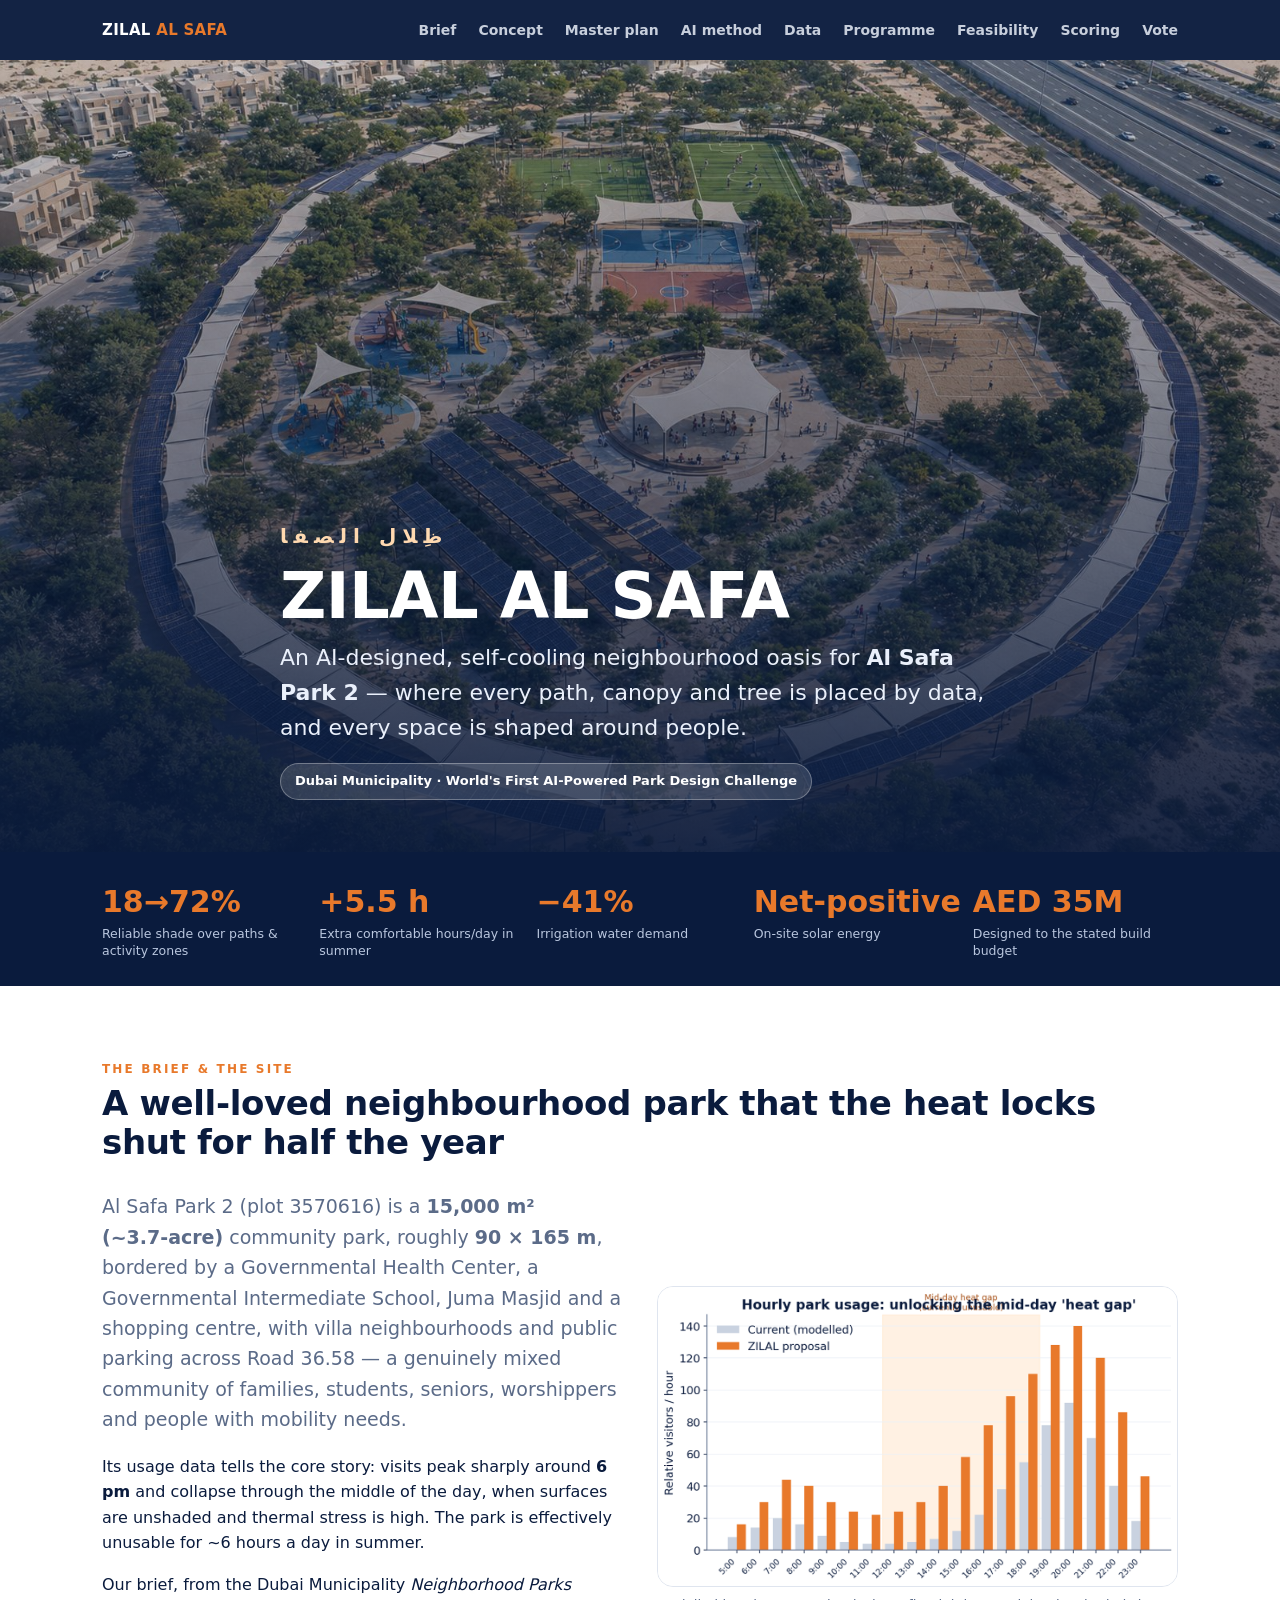
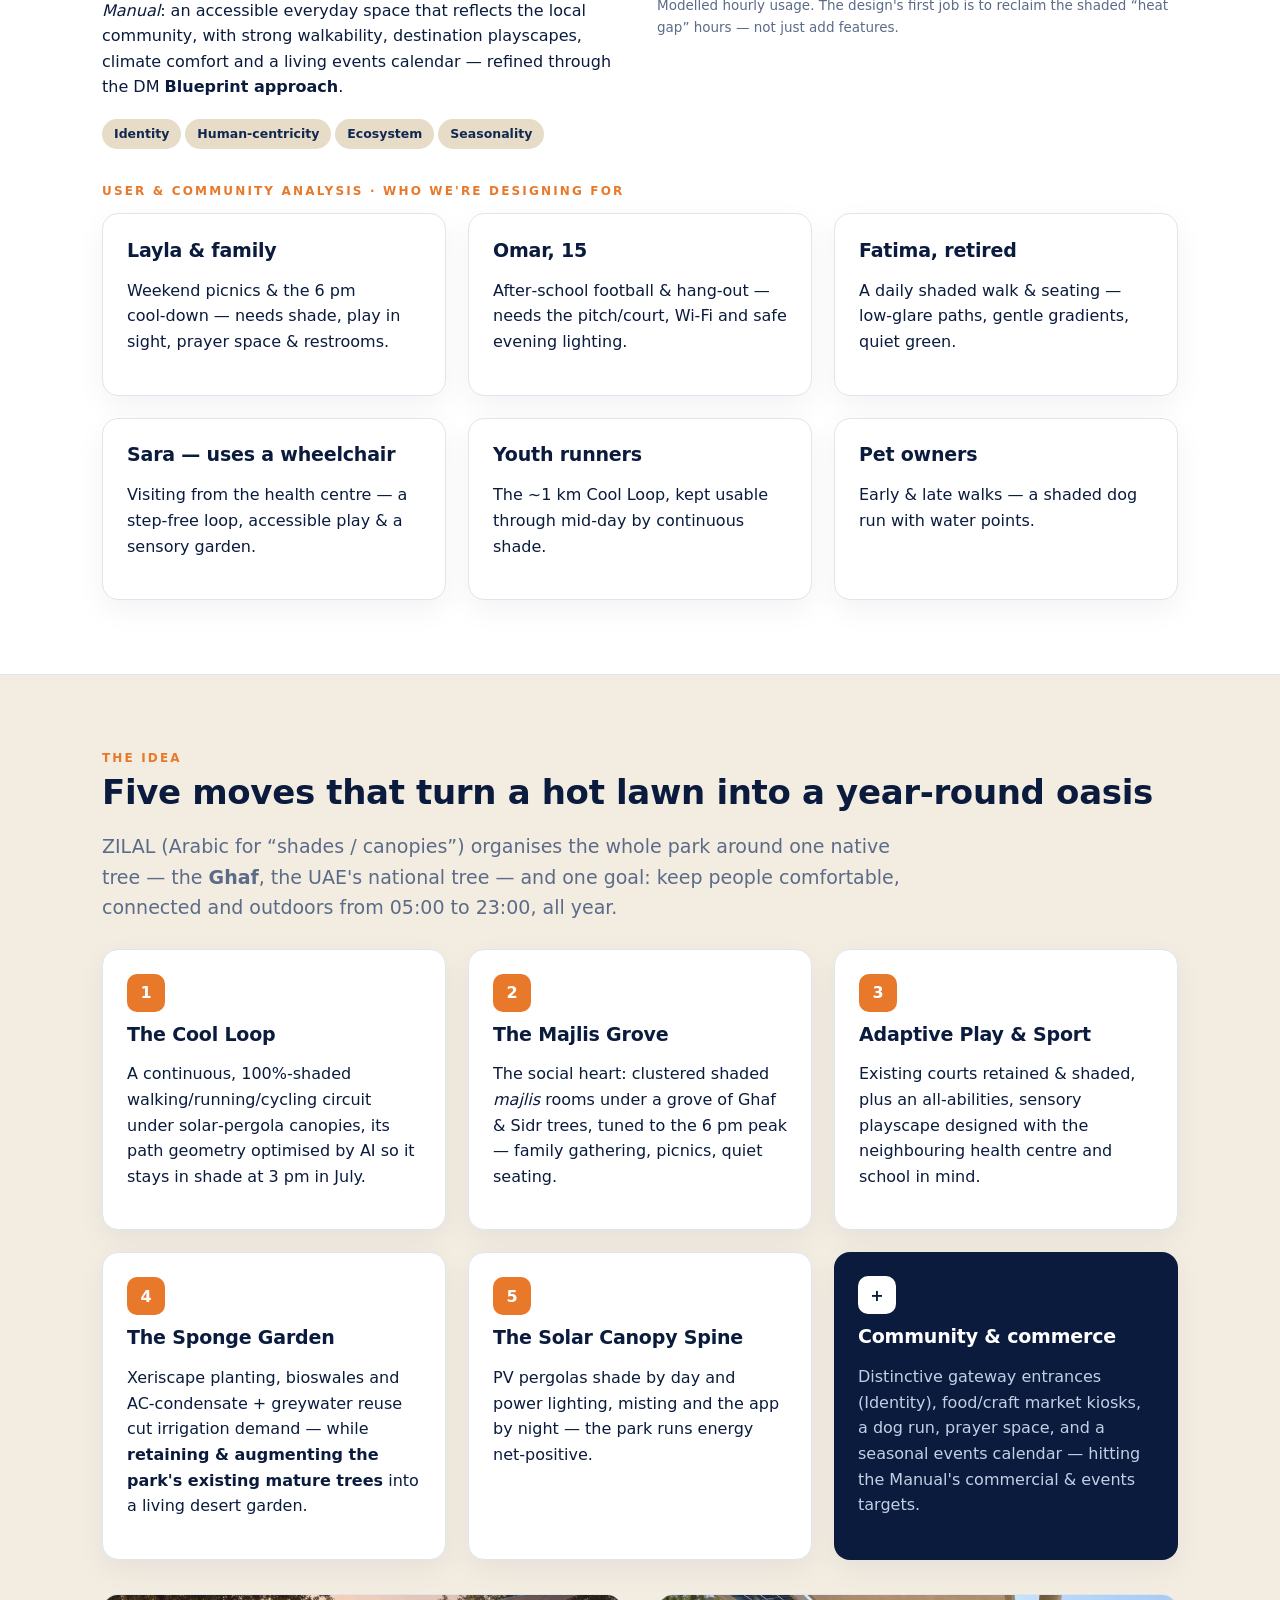
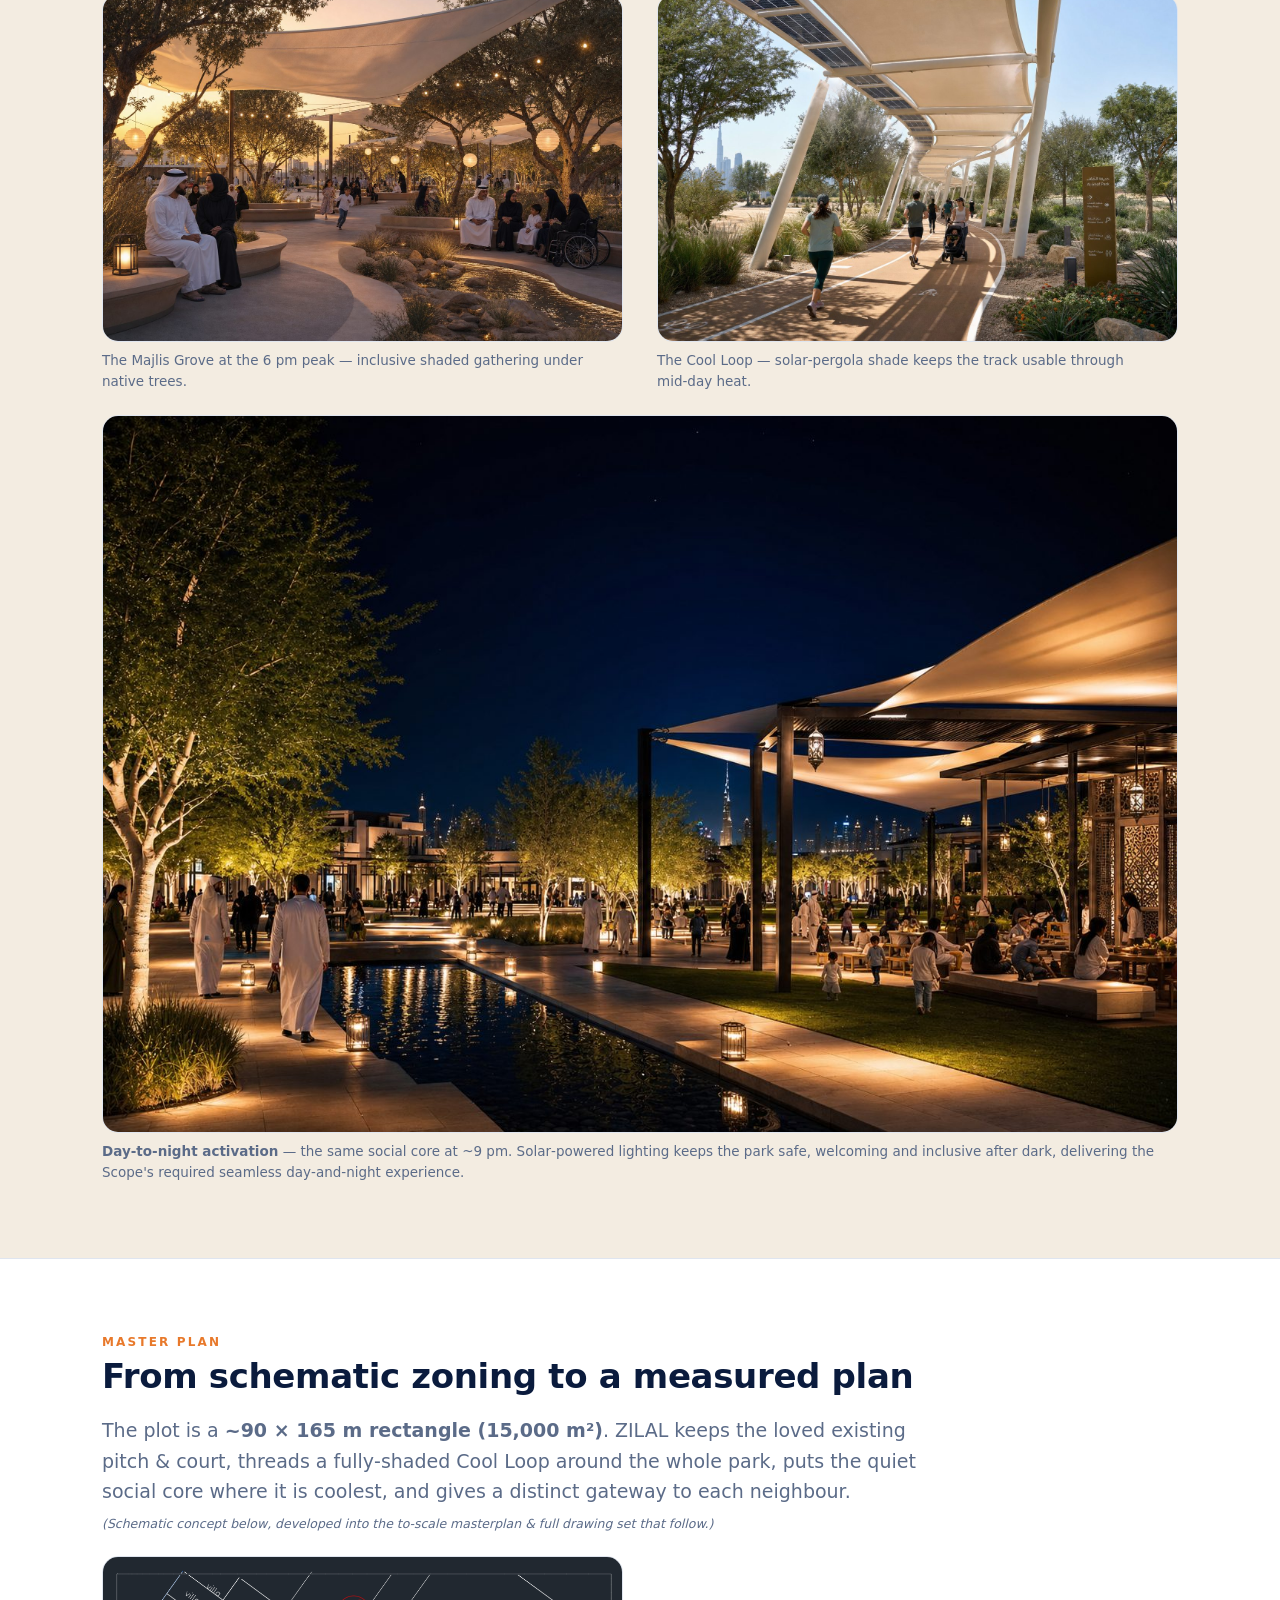
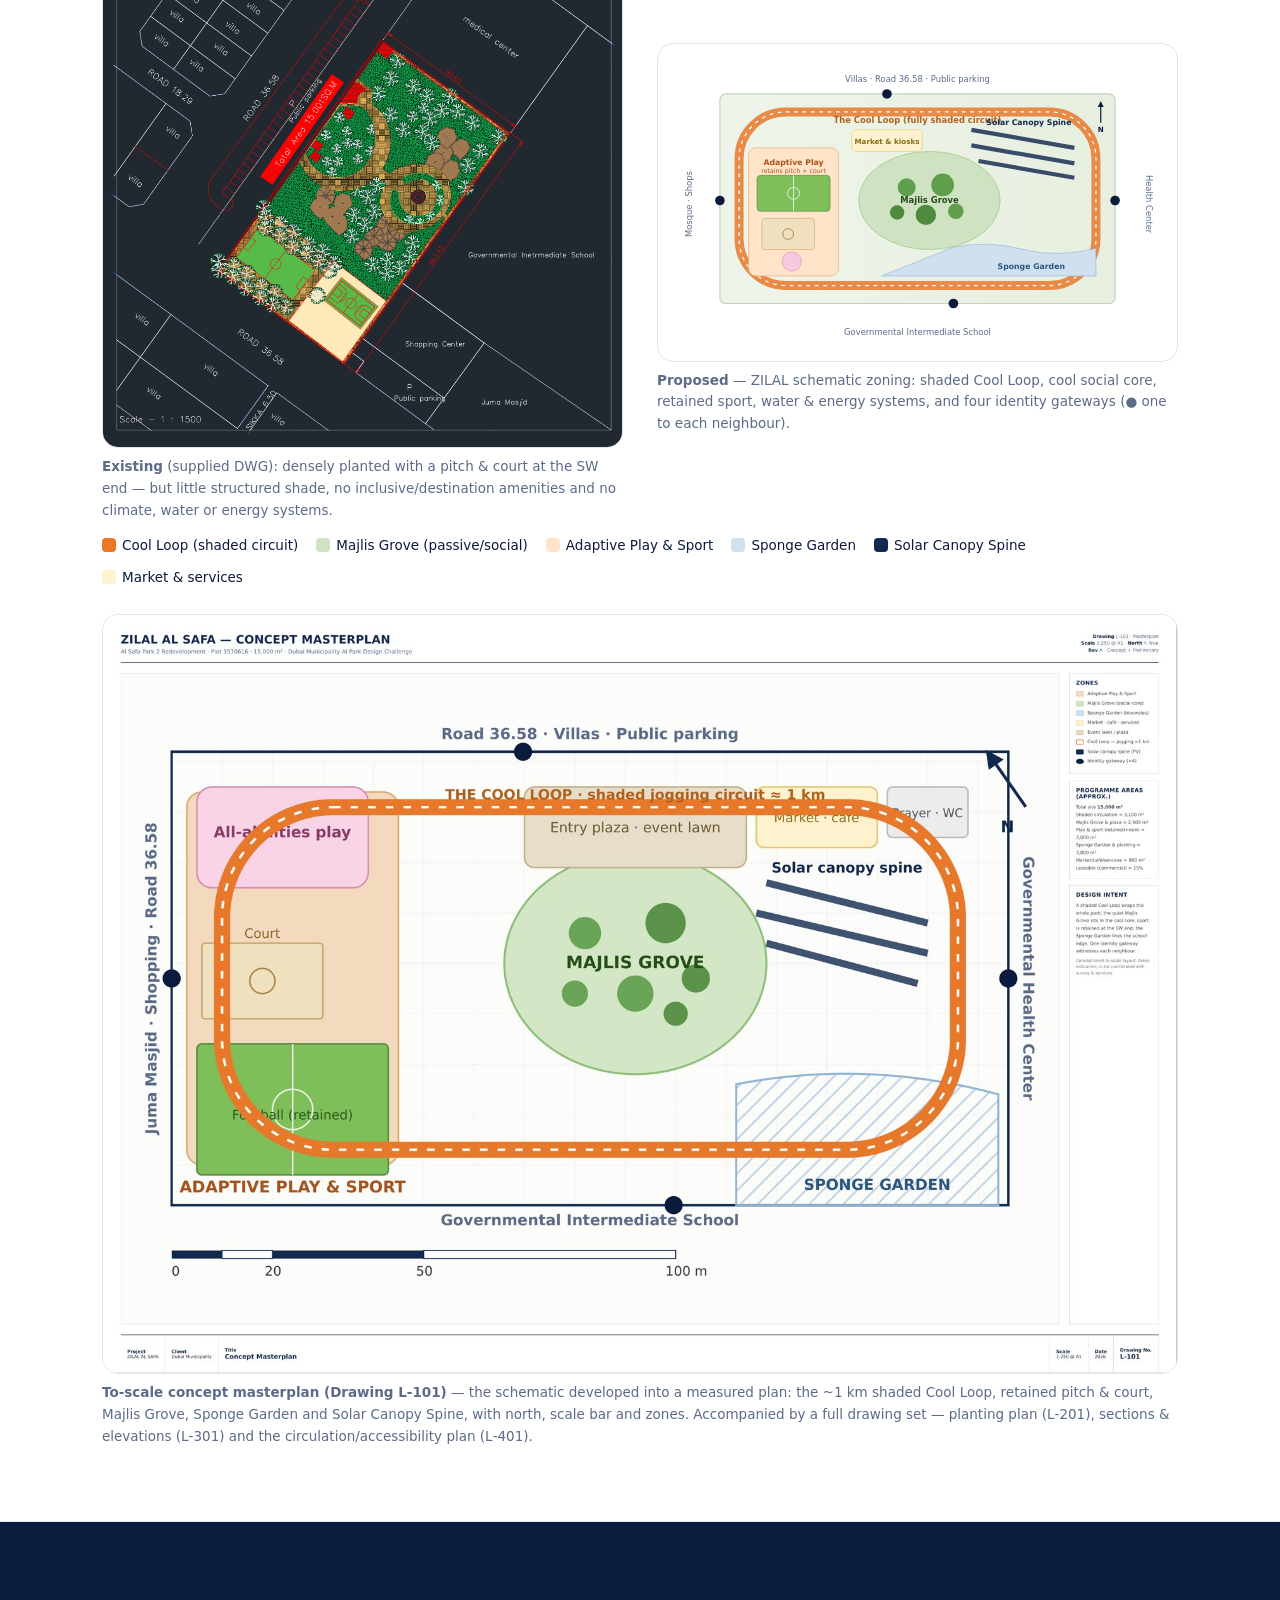
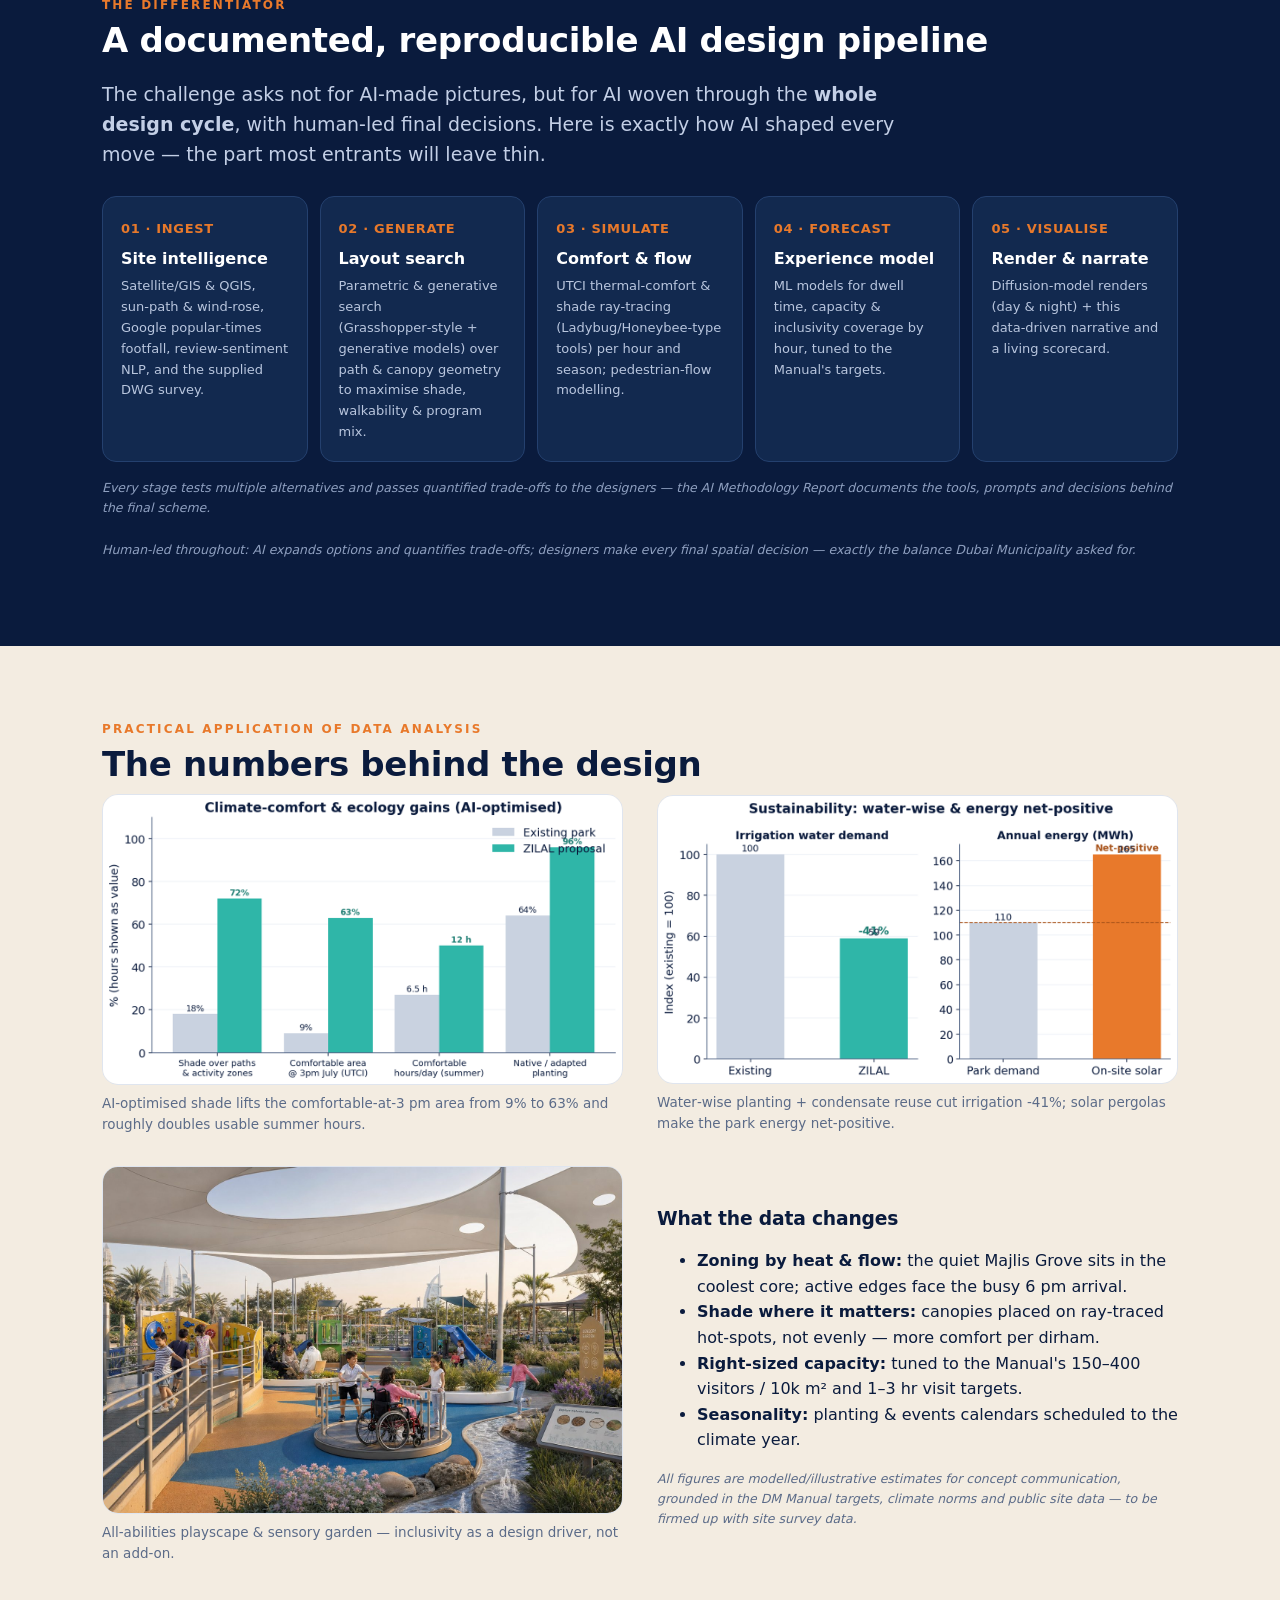
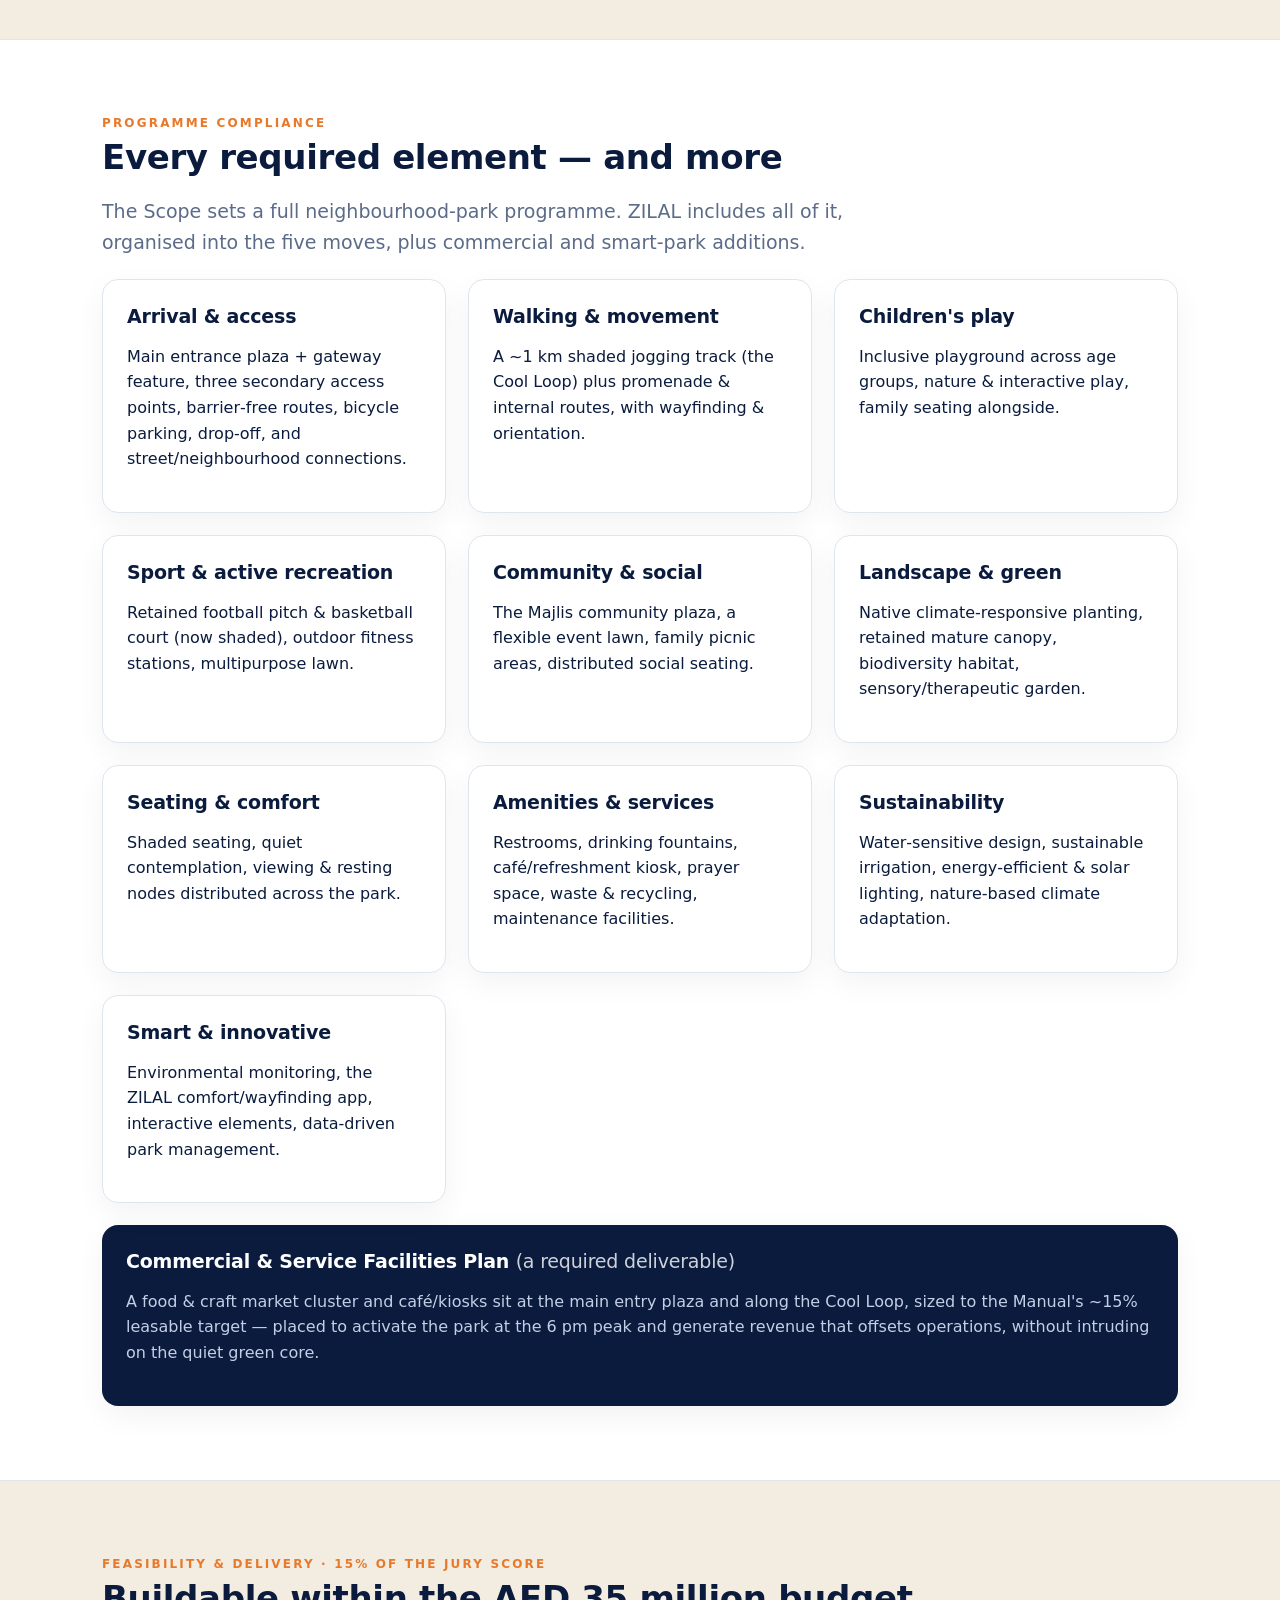
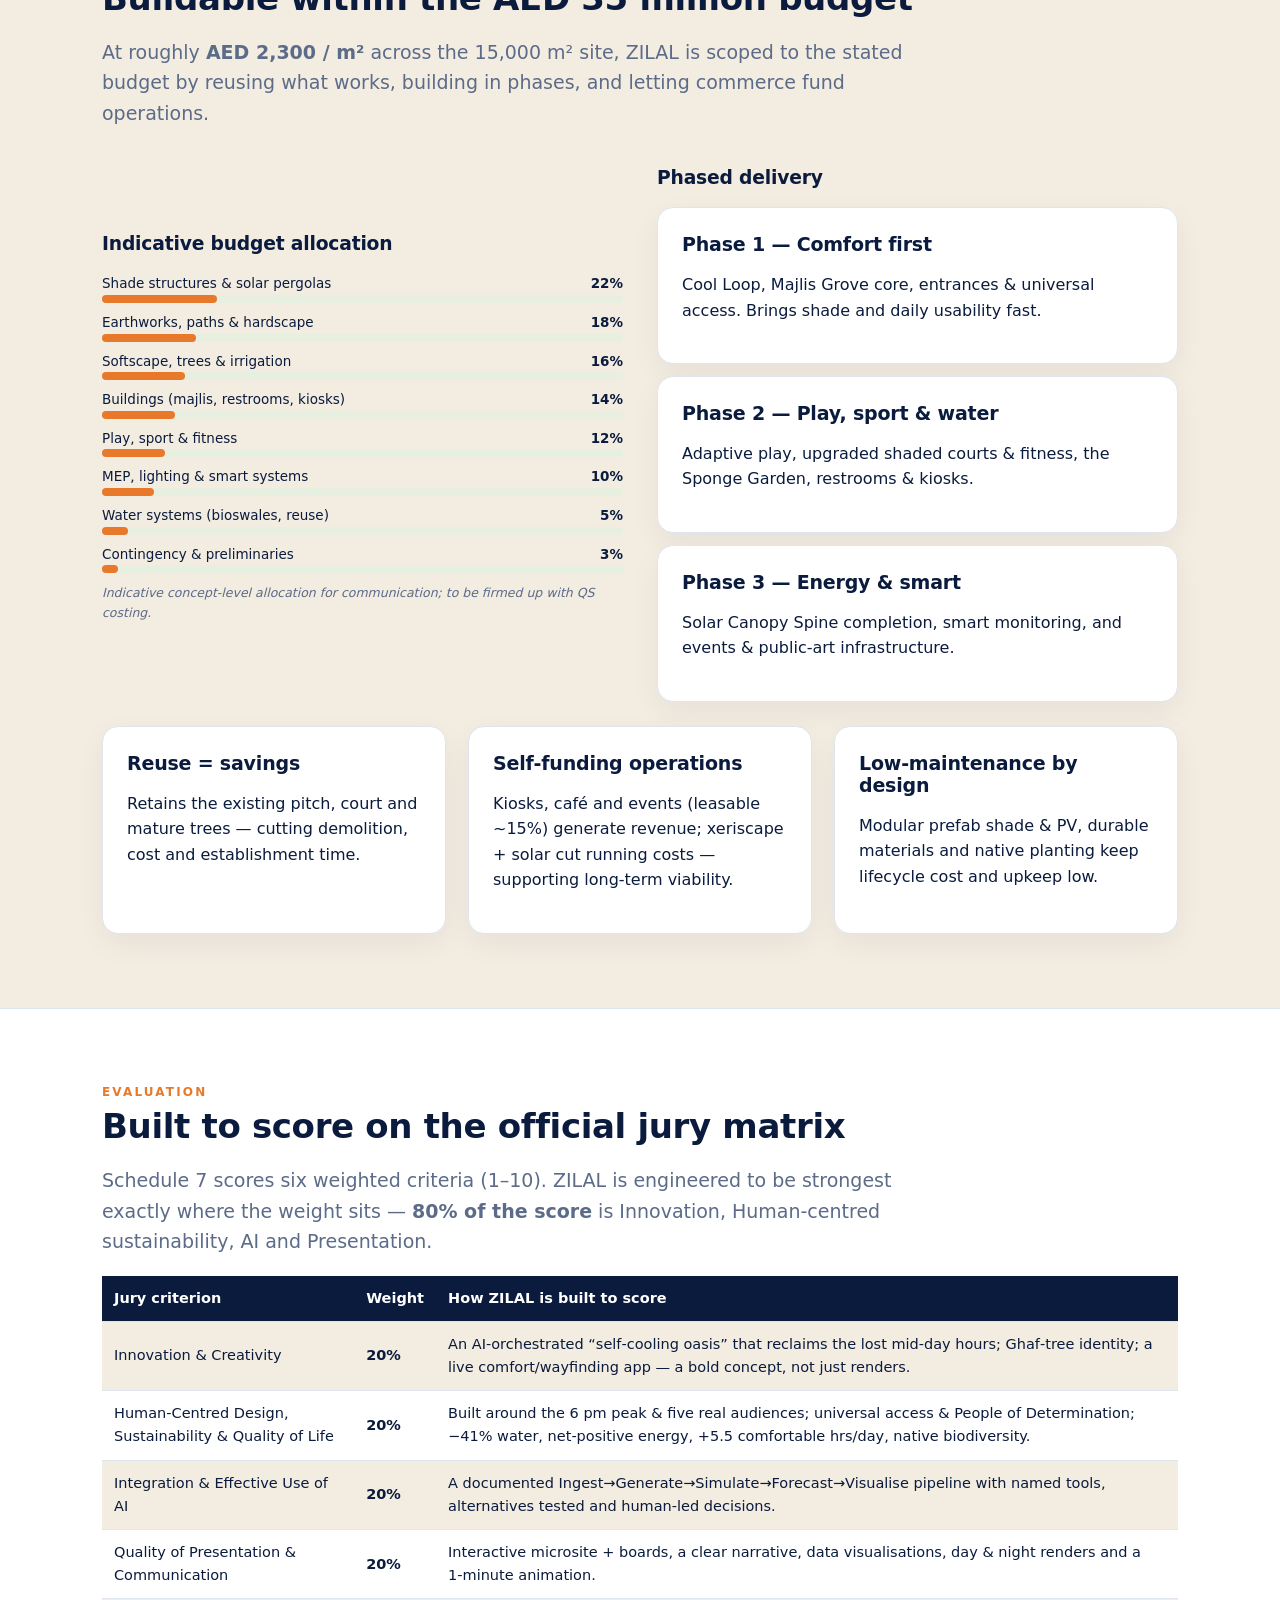
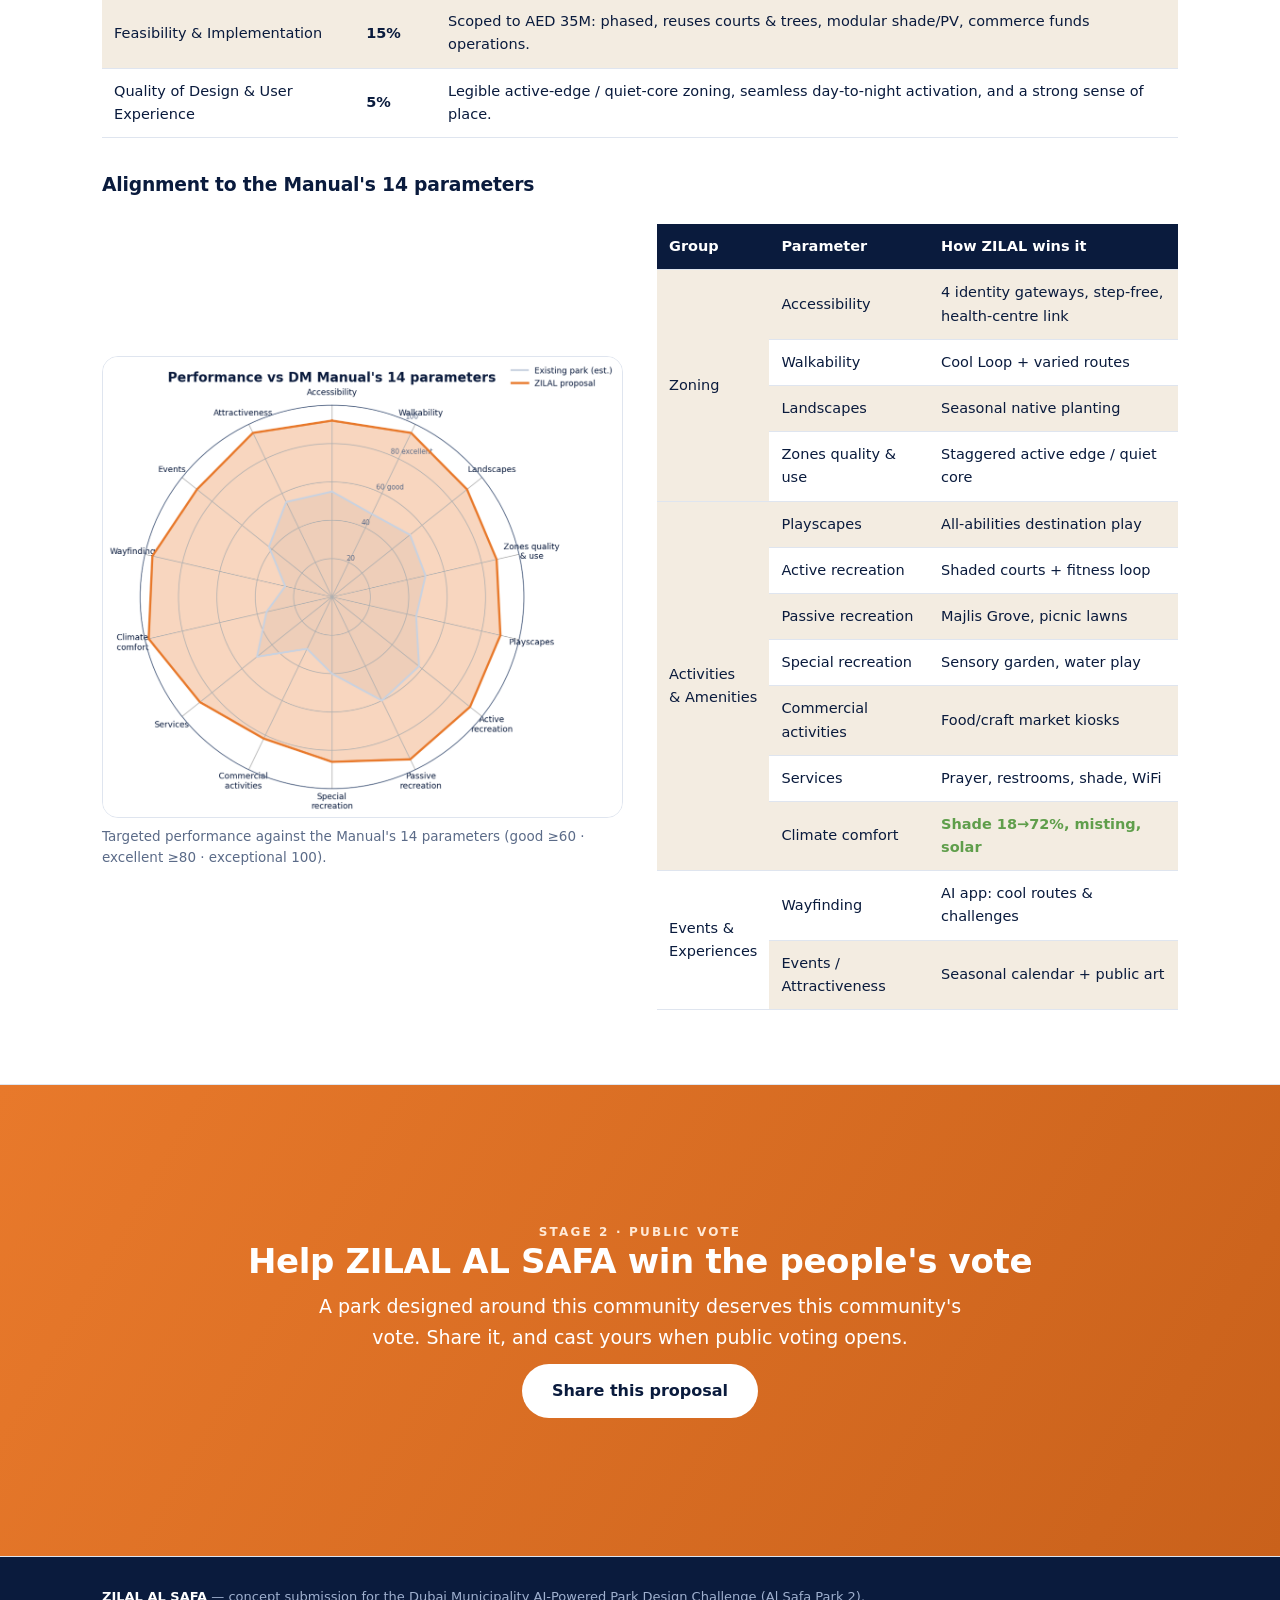
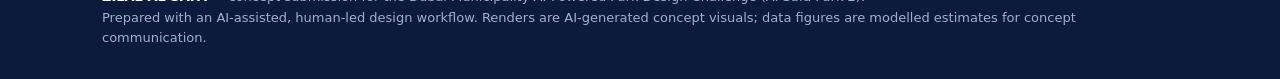
==== ZILAL_AL_SAFA_package/site/index.html @ b14496a1 "ZILAL AL SAFA — Dubai Municipality AI Park Design Challenge submission (all 16 deliverables)" ====
<!DOCTYPE html>
<html lang="en">
<head>
<meta charset="UTF-8">
<meta name="viewport" content="width=device-width, initial-scale=1.0">
<title>ZILAL AL SAFA — AI-designed regeneration of Al Safa Park 2</title>
<style>
  :root{
    --navy:#0a1b3d; --navy2:#12294f; --sand:#f3ece1; --sand2:#e7dcc8;
    --orange:#E8792B; --teal:#2fb6a8; --green:#5F9E4B; --ink:#0a1b3d;
    --muted:#5b6b88; --line:#dfe5ef;
  }
  *{box-sizing:border-box}
  html{scroll-behavior:smooth}
  body{margin:0;font-family:'Segoe UI',system-ui,-apple-system,Helvetica,Arial,sans-serif;color:var(--ink);background:#fff;line-height:1.6}
  h1,h2,h3{line-height:1.15;letter-spacing:-.01em}
  a{color:var(--orange);text-decoration:none}
  .wrap{max-width:1120px;margin:0 auto;padding:0 22px}
  .eyebrow{text-transform:uppercase;letter-spacing:.18em;font-size:12px;font-weight:700;color:var(--orange)}
  /* top nav */
  nav{position:sticky;top:0;z-index:50;background:rgba(10,27,61,.96);backdrop-filter:blur(6px)}
  nav .wrap{display:flex;align-items:center;justify-content:space-between;height:60px}
  nav .brand{color:#fff;font-weight:800;letter-spacing:.02em;font-size:15px}
  nav .brand span{color:var(--orange)}
  nav ul{display:flex;gap:22px;list-style:none;margin:0;padding:0}
  nav ul a{color:#cfe;opacity:.85;color:#e7edf7;font-size:14px;font-weight:600}
  nav ul a:hover{color:var(--orange)}
  @media(max-width:820px){nav ul{display:none}}
  /* hero */
  .hero{position:relative;min-height:88vh;display:flex;align-items:flex-end;color:#fff;
    background:linear-gradient(180deg,rgba(10,27,61,.15),rgba(10,27,61,.55) 55%,rgba(10,27,61,.92)),url('img/aerial.jpg') center/cover}
  .hero .wrap{padding-bottom:52px;padding-top:80px}
  .hero .ar{font-size:20px;letter-spacing:.3em;color:#ffd9b0;font-weight:600}
  .hero h1{font-size:64px;margin:.12em 0 .1em;font-weight:800}
  .hero .tag{font-size:22px;max-width:720px;color:#eaf0fb;font-weight:400}
  .hero .pill{display:inline-block;margin-top:18px;background:rgba(255,255,255,.14);border:1px solid rgba(255,255,255,.3);
    padding:7px 14px;border-radius:40px;font-size:13px;font-weight:600}
  @media(max-width:720px){.hero h1{font-size:40px}.hero .tag{font-size:18px}}
  /* stat strip */
  .stats{background:var(--navy);color:#fff}
  .stats .wrap{display:grid;grid-template-columns:repeat(5,1fr);gap:12px;padding:26px 22px}
  .stat b{display:block;font-size:30px;color:var(--orange);font-weight:800}
  .stat small{color:#b9c6de;font-size:12.5px;line-height:1.35;display:block}
  @media(max-width:820px){.stats .wrap{grid-template-columns:repeat(2,1fr)}}
  /* sections */
  section{padding:74px 0;border-bottom:1px solid var(--line)}
  section.alt{background:var(--sand)}
  section.dark{background:var(--navy);color:#fff;border-bottom:none}
  section.dark h2,section.dark h3{color:#fff}
  h2.title{font-size:34px;margin:.15em 0 .3em}
  .lead{font-size:19px;color:var(--muted);max-width:820px}
  section.dark .lead{color:#c3cfe6}
  .grid2{display:grid;grid-template-columns:1fr 1fr;gap:34px;align-items:center}
  .grid3{display:grid;grid-template-columns:repeat(3,1fr);gap:22px}
  @media(max-width:820px){.grid2,.grid3{grid-template-columns:1fr}}
  .card{background:#fff;border:1px solid var(--line);border-radius:16px;padding:24px;box-shadow:0 10px 30px rgba(10,27,61,.05)}
  section.alt .card{background:#fff}
  .card h3{margin:.1em 0 .35em;font-size:19px}
  .card .n{width:38px;height:38px;border-radius:10px;background:var(--orange);color:#fff;display:flex;align-items:center;justify-content:center;font-weight:800;margin-bottom:12px}
  figure{margin:0}
  figure img{width:100%;border-radius:16px;display:block;border:1px solid var(--line)}
  figcaption{color:var(--muted);font-size:13.5px;margin-top:8px}
  section.dark figcaption{color:#9fb0cf}
  .chip{display:inline-block;background:var(--sand2);color:var(--navy2);border-radius:30px;padding:5px 12px;font-size:12.5px;font-weight:600;margin:3px 4px 3px 0}
  /* pipeline */
  .pipe{display:grid;grid-template-columns:repeat(5,1fr);gap:12px;margin-top:26px}
  .pipe .step{background:var(--navy2);border:1px solid #24406e;border-radius:14px;padding:18px}
  .pipe .step b{color:var(--orange);font-size:13px;letter-spacing:.05em}
  .pipe .step h4{margin:.35em 0 .3em;font-size:16px;color:#fff}
  .pipe .step p{margin:0;font-size:13px;color:#b9c6de}
  @media(max-width:820px){.pipe{grid-template-columns:1fr 1fr}}
  /* table */
  table{width:100%;border-collapse:collapse;font-size:14.5px;margin-top:10px}
  th,td{text-align:left;padding:11px 12px;border-bottom:1px solid var(--line)}
  th{background:var(--navy);color:#fff;font-weight:600}
  tr:nth-child(even){background:var(--sand)}
  .tag2{color:var(--green);font-weight:700}
  /* plan svg */
  .planwrap{background:#fff;border:1px solid var(--line);border-radius:16px;padding:14px}
  .legend{display:flex;flex-wrap:wrap;gap:10px 18px;margin-top:14px;font-size:13.5px}
  .legend i{display:inline-block;width:14px;height:14px;border-radius:4px;margin-right:6px;vertical-align:-2px}
  /* vote */
  .vote{background:linear-gradient(120deg,var(--orange),#c9611b);color:#fff;text-align:center}
  .vote .wrap{padding:64px 22px}
  .vote h2{font-size:34px;margin:0 0 .3em;color:#fff}
  .btn{display:inline-block;background:#fff;color:var(--navy);font-weight:800;padding:14px 30px;border-radius:40px;margin-top:12px;font-size:16px}
  footer{background:var(--navy);color:#9fb0cf;font-size:13px;padding:30px 0}
  .note{font-size:12.5px;color:var(--muted);font-style:italic}
  section.dark .note{color:#8fa0c0}
</style>
</head>
<body>

<nav><div class="wrap">
  <div class="brand">ZILAL <span>AL&nbsp;SAFA</span></div>
  <ul>
    <li><a href="#brief">Brief</a></li>
    <li><a href="#concept">Concept</a></li>
    <li><a href="#plan">Master plan</a></li>
    <li><a href="#ai">AI method</a></li>
    <li><a href="#data">Data</a></li>
    <li><a href="#program">Programme</a></li>
    <li><a href="#feas">Feasibility</a></li>
    <li><a href="#score">Scoring</a></li>
    <li><a href="#vote">Vote</a></li>
  </ul>
</div></nav>

<!-- HERO -->
<header class="hero"><div class="wrap">
  <div class="ar">ظِلال الصفا</div>
  <h1>ZILAL AL SAFA</h1>
  <div class="tag">An AI‑designed, self‑cooling neighbourhood oasis for <b>Al Safa Park 2</b> — where every path, canopy and tree is placed by data, and every space is shaped around people.</div>
  <div class="pill">Dubai Municipality · World's First AI‑Powered Park Design Challenge</div>
</div></header>

<!-- STAT STRIP -->
<div class="stats"><div class="wrap">
  <div class="stat"><b>18→72%</b><small>Reliable shade over paths &amp; activity zones</small></div>
  <div class="stat"><b>+5.5 h</b><small>Extra comfortable hours/day in summer</small></div>
  <div class="stat"><b>−41%</b><small>Irrigation water demand</small></div>
  <div class="stat"><b>Net‑positive</b><small>On‑site solar energy</small></div>
  <div class="stat"><b>AED 35M</b><small>Designed to the stated build budget</small></div>
</div></div>

<!-- BRIEF -->
<section id="brief"><div class="wrap">
  <div class="eyebrow">The brief & the site</div>
  <h2 class="title">A well‑loved neighbourhood park that the heat locks shut for half the year</h2>
  <div class="grid2">
    <div>
      <p class="lead">Al Safa Park 2 (plot 3570616) is a <b>15,000 m² (~3.7‑acre)</b> community park, roughly <b>90 × 165 m</b>, bordered by a Governmental Health Center, a Governmental Intermediate School, Juma Masjid and a shopping centre, with villa neighbourhoods and public parking across Road 36.58 — a genuinely mixed community of families, students, seniors, worshippers and people with mobility needs.</p>
      <p>Its usage data tells the core story: visits peak sharply around <b>6 pm</b> and collapse through the middle of the day, when surfaces are unshaded and thermal stress is high. The park is effectively unusable for ~6 hours a day in summer.</p>
      <p>Our brief, from the Dubai Municipality <i>Neighborhood Parks Manual</i>: an accessible everyday space that reflects the local community, with strong walkability, destination playscapes, climate comfort and a living events calendar — refined through the DM <b>Blueprint approach</b>.</p>
      <div style="margin-top:14px">
        <span class="chip">Identity</span><span class="chip">Human‑centricity</span><span class="chip">Ecosystem</span><span class="chip">Seasonality</span>
      </div>
    </div>
    <figure>
      <img src="img/footfall.png" alt="Hourly usage chart showing the mid-day heat gap">
      <figcaption>Modelled hourly usage. The design's first job is to reclaim the shaded “heat gap” hours — not just add features.</figcaption>
    </figure>
  </div>
  <div style="margin-top:30px">
    <div class="eyebrow" style="margin-bottom:12px">User &amp; community analysis · who we're designing for</div>
    <div class="grid3">
      <div class="card"><h3>Layla &amp; family</h3><p>Weekend picnics &amp; the 6 pm cool‑down — needs shade, play in sight, prayer space &amp; restrooms.</p></div>
      <div class="card"><h3>Omar, 15</h3><p>After‑school football &amp; hang‑out — needs the pitch/court, Wi‑Fi and safe evening lighting.</p></div>
      <div class="card"><h3>Fatima, retired</h3><p>A daily shaded walk &amp; seating — low‑glare paths, gentle gradients, quiet green.</p></div>
      <div class="card"><h3>Sara — uses a wheelchair</h3><p>Visiting from the health centre — a step‑free loop, accessible play &amp; a sensory garden.</p></div>
      <div class="card"><h3>Youth runners</h3><p>The ~1 km Cool Loop, kept usable through mid‑day by continuous shade.</p></div>
      <div class="card"><h3>Pet owners</h3><p>Early &amp; late walks — a shaded dog run with water points.</p></div>
    </div>
  </div>
</div></section>

<!-- CONCEPT -->
<section id="concept" class="alt"><div class="wrap">
  <div class="eyebrow">The idea</div>
  <h2 class="title">Five moves that turn a hot lawn into a year‑round oasis</h2>
  <p class="lead">ZILAL (Arabic for “shades / canopies”) organises the whole park around one native tree — the <b>Ghaf</b>, the UAE's national tree — and one goal: keep people comfortable, connected and outdoors from 05:00 to 23:00, all year.</p>
  <div class="grid3" style="margin-top:26px">
    <div class="card"><div class="n">1</div><h3>The Cool Loop</h3><p>A continuous, 100%‑shaded walking/running/cycling circuit under solar‑pergola canopies, its path geometry optimised by AI so it stays in shade at 3 pm in July.</p></div>
    <div class="card"><div class="n">2</div><h3>The Majlis Grove</h3><p>The social heart: clustered shaded <i>majlis</i> rooms under a grove of Ghaf &amp; Sidr trees, tuned to the 6 pm peak — family gathering, picnics, quiet seating.</p></div>
    <div class="card"><div class="n">3</div><h3>Adaptive Play &amp; Sport</h3><p>Existing courts retained &amp; shaded, plus an all‑abilities, sensory playscape designed with the neighbouring health centre and school in mind.</p></div>
    <div class="card"><div class="n">4</div><h3>The Sponge Garden</h3><p>Xeriscape planting, bioswales and AC‑condensate + greywater reuse cut irrigation demand — while <b>retaining &amp; augmenting the park's existing mature trees</b> into a living desert garden.</p></div>
    <div class="card"><div class="n">5</div><h3>The Solar Canopy Spine</h3><p>PV pergolas shade by day and power lighting, misting and the app by night — the park runs energy net‑positive.</p></div>
    <div class="card" style="background:var(--navy);color:#fff;border:none"><div class="n" style="background:#fff;color:var(--navy)">+</div><h3 style="color:#fff">Community &amp; commerce</h3><p style="color:#c3cfe6">Distinctive gateway entrances (Identity), food/craft market kiosks, a dog run, prayer space, and a seasonal events calendar — hitting the Manual's commercial &amp; events targets.</p></div>
  </div>
  <div class="grid2" style="margin-top:34px">
    <figure><img src="img/majlis.jpg" alt="Shaded majlis grove at dusk"><figcaption>The Majlis Grove at the 6 pm peak — inclusive shaded gathering under native trees.</figcaption></figure>
    <figure><img src="img/coolloop.jpg" alt="The Cool Loop shaded solar path"><figcaption>The Cool Loop — solar‑pergola shade keeps the track usable through mid‑day heat.</figcaption></figure>
  </div>
  <figure style="margin-top:22px"><img src="img/night.jpg" alt="The park at night, illuminated"><figcaption><b>Day‑to‑night activation</b> — the same social core at ~9 pm. Solar‑powered lighting keeps the park safe, welcoming and inclusive after dark, delivering the Scope's required seamless day‑and‑night experience.</figcaption></figure>
</div></section>

<!-- MASTER PLAN -->
<section id="plan"><div class="wrap">
  <div class="eyebrow">Master plan</div>
  <h2 class="title">From schematic zoning to a measured plan</h2>
  <p class="lead">The plot is a <b>~90 × 165 m rectangle (15,000 m²)</b>. ZILAL keeps the loved existing pitch &amp; court, threads a fully‑shaded Cool Loop around the whole park, puts the quiet social core where it is coolest, and gives a distinct gateway to each neighbour. <span class="note">(Schematic concept below, developed into the to‑scale masterplan &amp; full drawing set that follow.)</span></p>
  <div class="grid2" style="margin-top:18px">
    <figure><img src="img/existing_plan.png" alt="Existing park layout from the supplied DWG">
      <figcaption><b>Existing</b> (supplied DWG): densely planted with a pitch &amp; court at the SW end — but little structured shade, no inclusive/destination amenities and no climate, water or energy systems.</figcaption></figure>
    <figure>
    <div class="planwrap">
    <svg viewBox="0 0 820 470" width="100%" role="img" aria-label="ZILAL proposed schematic zoning of Al Safa Park 2">
      <defs><linearGradient id="g" x1="0" x2="1"><stop offset="0" stop-color="#eef4ea"/><stop offset="1" stop-color="#e7efe0"/></linearGradient></defs>
      <!-- context labels -->
      <text x="410" y="40" font-size="14" fill="#5b6b88" text-anchor="middle">Villas · Road 36.58 · Public parking</text>
      <text x="410" y="462" font-size="14" fill="#5b6b88" text-anchor="middle">Governmental Intermediate School</text>
      <text x="34" y="244" font-size="14" fill="#5b6b88" text-anchor="middle" transform="rotate(-90 34 244)">Mosque · Shops</text>
      <text x="792" y="244" font-size="14" fill="#5b6b88" text-anchor="middle" transform="rotate(90 792 244)">Health Center</text>
      <!-- plot -->
      <rect x="80" y="60" width="660" height="350" rx="10" fill="url(#g)" stroke="#c3d3b8" stroke-width="2"/>
      <!-- north arrow -->
      <g transform="translate(716,90)"><line x1="0" y1="18" x2="0" y2="-14" stroke="#0a1b3d" stroke-width="2"/><path d="M0 -18 L5 -8 L-5 -8 Z" fill="#0a1b3d"/><text x="0" y="34" font-size="12" fill="#0a1b3d" text-anchor="middle" font-weight="700">N</text></g>
      <!-- cool loop -->
      <rect x="112" y="90" width="596" height="290" rx="78" fill="none" stroke="#E8792B" stroke-width="15" stroke-opacity=".85"/>
      <rect x="112" y="90" width="596" height="290" rx="78" fill="none" stroke="#fff" stroke-width="2" stroke-dasharray="6 8"/>
      <text x="410" y="108" font-size="14" font-weight="700" fill="#b4611c" text-anchor="middle">The Cool Loop (fully shaded circuit)</text>
      <!-- Adaptive Play & Sport (SW / left) -->
      <rect x="128" y="150" width="150" height="214" rx="12" fill="#ffe4c9" stroke="#eaa96a"/>
      <rect x="142" y="196" width="122" height="60" rx="6" fill="#7fbf5a" stroke="#4f8a3e"/><line x1="203" y1="196" x2="203" y2="256" stroke="#e9f4df" stroke-width="1.5"/><circle cx="203" cy="226" r="10" fill="none" stroke="#e9f4df" stroke-width="1.5"/>
      <rect x="150" y="268" width="88" height="52" rx="5" fill="#efe0bf" stroke="#c9a86a"/><circle cx="194" cy="294" r="9" fill="none" stroke="#a98842" stroke-width="1.5"/>
      <circle cx="200" cy="340" r="16" fill="#f7c9e0" stroke="#d98cb6"/>
      <text x="203" y="178" font-size="13" font-weight="700" fill="#a8531a" text-anchor="middle">Adaptive Play</text>
      <text x="203" y="192" font-size="10.5" fill="#a8531a" text-anchor="middle">retains pitch + court</text>
      <!-- Majlis Grove core -->
      <ellipse cx="430" cy="238" rx="118" ry="82" fill="#cfe3c2" stroke="#8fbf78"/>
      <circle cx="392" cy="216" r="15" fill="#5F9E4B"/><circle cx="452" cy="212" r="19" fill="#5F9E4B"/><circle cx="424" cy="262" r="17" fill="#4f8a3e"/><circle cx="474" cy="256" r="13" fill="#5F9E4B"/><circle cx="376" cy="258" r="12" fill="#4f8a3e"/>
      <text x="430" y="242" font-size="14" font-weight="700" fill="#26491a" text-anchor="middle">Majlis Grove</text>
      <!-- Solar Canopy Spine -->
      <g stroke="#12294f" stroke-width="7" stroke-opacity=".82"><line x1="500" y1="120" x2="672" y2="150"/><line x1="500" y1="146" x2="672" y2="176"/><line x1="512" y1="172" x2="672" y2="200"/></g>
      <text x="596" y="112" font-size="13" font-weight="700" fill="#12294f" text-anchor="middle">Solar Canopy Spine</text>
      <!-- Sponge Garden (SE / bottom-right) -->
      <path d="M470 316 q60 -12 118 4 q54 14 120 -2 v46 h-358 z" fill="#cfe0ef" stroke="#8fb4d8"/>
      <text x="600" y="352" font-size="13" font-weight="700" fill="#2b567f" text-anchor="middle">Sponge Garden</text>
      <!-- Market & kiosks near main entry -->
      <rect x="300" y="120" width="118" height="36" rx="8" fill="#fff2cf" stroke="#e3c96b"/>
      <text x="359" y="143" font-size="12" font-weight="700" fill="#8a6d16" text-anchor="middle">Market &amp; kiosks</text>
      <!-- gateways -->
      <g fill="#0a1b3d"><circle cx="359" cy="60" r="8"/><circle cx="470" cy="410" r="8"/><circle cx="80" cy="238" r="8"/><circle cx="740" cy="238" r="8"/></g>
      <text x="410" y="60" font-size="11" fill="#fff" text-anchor="middle" dy="4" font-weight="700"></text>
    </svg>
    </div>
    <figcaption><b>Proposed</b> — ZILAL schematic zoning: shaded Cool Loop, cool social core, retained sport, water &amp; energy systems, and four identity gateways (● one to each neighbour).</figcaption>
    </figure>
  </div>
  <div class="legend">
    <span><i style="background:#E8792B"></i>Cool Loop (shaded circuit)</span>
    <span><i style="background:#cfe3c2"></i>Majlis Grove (passive/social)</span>
    <span><i style="background:#ffe4c9"></i>Adaptive Play &amp; Sport</span>
    <span><i style="background:#cfe0ef"></i>Sponge Garden</span>
    <span><i style="background:#12294f"></i>Solar Canopy Spine</span>
    <span><i style="background:#fff2cf"></i>Market &amp; services</span>
  </div>
  <figure style="margin-top:26px"><img src="img/masterplan.jpg" alt="To-scale concept masterplan, Drawing L-101">
    <figcaption><b>To‑scale concept masterplan (Drawing&nbsp;L‑101)</b> — the schematic developed into a measured plan: the ~1&nbsp;km shaded Cool Loop, retained pitch &amp; court, Majlis Grove, Sponge Garden and Solar Canopy Spine, with north, scale bar and zones. Accompanied by a full drawing set — planting plan (L‑201), sections &amp; elevations (L‑301) and the circulation/accessibility plan (L‑401).</figcaption></figure>
</div></section>

<!-- AI METHOD -->
<section id="ai" class="dark"><div class="wrap">
  <div class="eyebrow">The differentiator</div>
  <h2 class="title">A documented, reproducible AI design pipeline</h2>
  <p class="lead">The challenge asks not for AI‑made pictures, but for AI woven through the <b>whole design cycle</b>, with human‑led final decisions. Here is exactly how AI shaped every move — the part most entrants will leave thin.</p>
  <div class="pipe">
    <div class="step"><b>01 · INGEST</b><h4>Site intelligence</h4><p>Satellite/GIS &amp; QGIS, sun‑path &amp; wind‑rose, Google popular‑times footfall, review‑sentiment NLP, and the supplied DWG survey.</p></div>
    <div class="step"><b>02 · GENERATE</b><h4>Layout search</h4><p>Parametric &amp; generative search (Grasshopper‑style + generative models) over path &amp; canopy geometry to maximise shade, walkability &amp; program mix.</p></div>
    <div class="step"><b>03 · SIMULATE</b><h4>Comfort &amp; flow</h4><p>UTCI thermal‑comfort &amp; shade ray‑tracing (Ladybug/Honeybee‑type tools) per hour and season; pedestrian‑flow modelling.</p></div>
    <div class="step"><b>04 · FORECAST</b><h4>Experience model</h4><p>ML models for dwell time, capacity &amp; inclusivity coverage by hour, tuned to the Manual's targets.</p></div>
    <div class="step"><b>05 · VISUALISE</b><h4>Render &amp; narrate</h4><p>Diffusion‑model renders (day &amp; night) + this data‑driven narrative and a living scorecard.</p></div>
  </div>
  <p class="note" style="margin-top:16px">Every stage tests multiple alternatives and passes quantified trade‑offs to the designers — the AI Methodology Report documents the tools, prompts and decisions behind the final scheme.</p>
  <p class="note" style="margin-top:22px">Human‑led throughout: AI expands options and quantifies trade‑offs; designers make every final spatial decision — exactly the balance Dubai Municipality asked for.</p>
</div></section>

<!-- DATA -->
<section id="data" class="alt"><div class="wrap">
  <div class="eyebrow">Practical application of data analysis</div>
  <h2 class="title">The numbers behind the design</h2>
  <div class="grid2" style="margin-top:10px">
    <figure><img src="img/comfort.png" alt="Comfort and ecology gains chart"><figcaption>AI‑optimised shade lifts the comfortable‑at‑3 pm area from 9% to 63% and roughly doubles usable summer hours.</figcaption></figure>
    <figure><img src="img/resources.png" alt="Water and energy chart"><figcaption>Water‑wise planting + condensate reuse cut irrigation ‑41%; solar pergolas make the park energy net‑positive.</figcaption></figure>
  </div>
  <div class="grid2" style="margin-top:30px">
    <figure><img src="img/play.jpg" alt="All-abilities playground and sensory garden"><figcaption>All‑abilities playscape &amp; sensory garden — inclusivity as a design driver, not an add‑on.</figcaption></figure>
    <div>
      <h3>What the data changes</h3>
      <ul>
        <li><b>Zoning by heat &amp; flow:</b> the quiet Majlis Grove sits in the coolest core; active edges face the busy 6 pm arrival.</li>
        <li><b>Shade where it matters:</b> canopies placed on ray‑traced hot‑spots, not evenly — more comfort per dirham.</li>
        <li><b>Right‑sized capacity:</b> tuned to the Manual's 150–400 visitors / 10k m² and 1–3 hr visit targets.</li>
        <li><b>Seasonality:</b> planting &amp; events calendars scheduled to the climate year.</li>
      </ul>
      <p class="note">All figures are modelled/illustrative estimates for concept communication, grounded in the DM Manual targets, climate norms and public site data — to be firmed up with site survey data.</p>
    </div>
  </div>
</div></section>

<!-- PROGRAMME -->
<section id="program"><div class="wrap">
  <div class="eyebrow">Programme compliance</div>
  <h2 class="title">Every required element — and more</h2>
  <p class="lead">The Scope sets a full neighbourhood‑park programme. ZILAL includes all of it, organised into the five moves, plus commercial and smart‑park additions.</p>
  <div class="grid3" style="margin-top:22px">
    <div class="card"><h3>Arrival &amp; access</h3><p>Main entrance plaza + gateway feature, three secondary access points, barrier‑free routes, bicycle parking, drop‑off, and street/neighbourhood connections.</p></div>
    <div class="card"><h3>Walking &amp; movement</h3><p>A ~1 km shaded jogging track (the Cool Loop) plus promenade &amp; internal routes, with wayfinding &amp; orientation.</p></div>
    <div class="card"><h3>Children's play</h3><p>Inclusive playground across age groups, nature &amp; interactive play, family seating alongside.</p></div>
    <div class="card"><h3>Sport &amp; active recreation</h3><p>Retained football pitch &amp; basketball court (now shaded), outdoor fitness stations, multipurpose lawn.</p></div>
    <div class="card"><h3>Community &amp; social</h3><p>The Majlis community plaza, a flexible event lawn, family picnic areas, distributed social seating.</p></div>
    <div class="card"><h3>Landscape &amp; green</h3><p>Native climate‑responsive planting, retained mature canopy, biodiversity habitat, sensory/therapeutic garden.</p></div>
    <div class="card"><h3>Seating &amp; comfort</h3><p>Shaded seating, quiet contemplation, viewing &amp; resting nodes distributed across the park.</p></div>
    <div class="card"><h3>Amenities &amp; services</h3><p>Restrooms, drinking fountains, café/refreshment kiosk, prayer space, waste &amp; recycling, maintenance facilities.</p></div>
    <div class="card"><h3>Sustainability</h3><p>Water‑sensitive design, sustainable irrigation, energy‑efficient &amp; solar lighting, nature‑based climate adaptation.</p></div>
    <div class="card"><h3>Smart &amp; innovative</h3><p>Environmental monitoring, the ZILAL comfort/wayfinding app, interactive elements, data‑driven park management.</p></div>
  </div>
  <div class="card" style="margin-top:22px;background:var(--navy);color:#fff;border:none">
    <h3 style="color:#fff">Commercial &amp; Service Facilities Plan <span style="font-weight:400;opacity:.8">(a required deliverable)</span></h3>
    <p style="color:#c3cfe6">A food &amp; craft market cluster and café/kiosks sit at the main entry plaza and along the Cool Loop, sized to the Manual's ~15% leasable target — placed to activate the park at the 6 pm peak and generate revenue that offsets operations, without intruding on the quiet green core.</p>
  </div>
</div></section>

<!-- FEASIBILITY -->
<section id="feas" class="alt"><div class="wrap">
  <div class="eyebrow">Feasibility &amp; delivery · 15% of the jury score</div>
  <h2 class="title">Buildable within the AED 35 million budget</h2>
  <p class="lead">At roughly <b>AED 2,300 / m²</b> across the 15,000 m² site, ZILAL is scoped to the stated budget by reusing what works, building in phases, and letting commerce fund operations.</p>
  <div class="grid2" style="margin-top:20px">
    <div>
      <h3>Indicative budget allocation</h3>
      <div style="display:flex;flex-direction:column;gap:9px;margin-top:10px">
        <div><div style="display:flex;justify-content:space-between;font-size:13.5px"><span>Shade structures &amp; solar pergolas</span><b>22%</b></div><div style="height:8px;background:#e7efe0;border-radius:6px"><div style="width:22%;height:8px;background:#E8792B;border-radius:6px"></div></div></div>
        <div><div style="display:flex;justify-content:space-between;font-size:13.5px"><span>Earthworks, paths &amp; hardscape</span><b>18%</b></div><div style="height:8px;background:#e7efe0;border-radius:6px"><div style="width:18%;height:8px;background:#E8792B;border-radius:6px"></div></div></div>
        <div><div style="display:flex;justify-content:space-between;font-size:13.5px"><span>Softscape, trees &amp; irrigation</span><b>16%</b></div><div style="height:8px;background:#e7efe0;border-radius:6px"><div style="width:16%;height:8px;background:#E8792B;border-radius:6px"></div></div></div>
        <div><div style="display:flex;justify-content:space-between;font-size:13.5px"><span>Buildings (majlis, restrooms, kiosks)</span><b>14%</b></div><div style="height:8px;background:#e7efe0;border-radius:6px"><div style="width:14%;height:8px;background:#E8792B;border-radius:6px"></div></div></div>
        <div><div style="display:flex;justify-content:space-between;font-size:13.5px"><span>Play, sport &amp; fitness</span><b>12%</b></div><div style="height:8px;background:#e7efe0;border-radius:6px"><div style="width:12%;height:8px;background:#E8792B;border-radius:6px"></div></div></div>
        <div><div style="display:flex;justify-content:space-between;font-size:13.5px"><span>MEP, lighting &amp; smart systems</span><b>10%</b></div><div style="height:8px;background:#e7efe0;border-radius:6px"><div style="width:10%;height:8px;background:#E8792B;border-radius:6px"></div></div></div>
        <div><div style="display:flex;justify-content:space-between;font-size:13.5px"><span>Water systems (bioswales, reuse)</span><b>5%</b></div><div style="height:8px;background:#e7efe0;border-radius:6px"><div style="width:5%;height:8px;background:#E8792B;border-radius:6px"></div></div></div>
        <div><div style="display:flex;justify-content:space-between;font-size:13.5px"><span>Contingency &amp; preliminaries</span><b>3%</b></div><div style="height:8px;background:#e7efe0;border-radius:6px"><div style="width:3%;height:8px;background:#E8792B;border-radius:6px"></div></div></div>
      </div>
      <p class="note" style="margin-top:10px">Indicative concept‑level allocation for communication; to be firmed up with QS costing.</p>
    </div>
    <div>
      <h3>Phased delivery</h3>
      <div class="card" style="margin-bottom:12px"><h3>Phase 1 — Comfort first</h3><p>Cool Loop, Majlis Grove core, entrances &amp; universal access. Brings shade and daily usability fast.</p></div>
      <div class="card" style="margin-bottom:12px"><h3>Phase 2 — Play, sport &amp; water</h3><p>Adaptive play, upgraded shaded courts &amp; fitness, the Sponge Garden, restrooms &amp; kiosks.</p></div>
      <div class="card"><h3>Phase 3 — Energy &amp; smart</h3><p>Solar Canopy Spine completion, smart monitoring, and events &amp; public‑art infrastructure.</p></div>
    </div>
  </div>
  <div class="grid3" style="margin-top:24px">
    <div class="card"><h3>Reuse = savings</h3><p>Retains the existing pitch, court and mature trees — cutting demolition, cost and establishment time.</p></div>
    <div class="card"><h3>Self‑funding operations</h3><p>Kiosks, café and events (leasable ~15%) generate revenue; xeriscape + solar cut running costs — supporting long‑term viability.</p></div>
    <div class="card"><h3>Low‑maintenance by design</h3><p>Modular prefab shade &amp; PV, durable materials and native planting keep lifecycle cost and upkeep low.</p></div>
  </div>
</div></section>

<!-- SCORECARD -->
<section id="score"><div class="wrap">
  <div class="eyebrow">Evaluation</div>
  <h2 class="title">Built to score on the official jury matrix</h2>
  <p class="lead">Schedule 7 scores six weighted criteria (1–10). ZILAL is engineered to be strongest exactly where the weight sits — <b>80% of the score</b> is Innovation, Human‑centred sustainability, AI and Presentation.</p>
  <table style="margin-top:8px">
    <tr><th>Jury criterion</th><th>Weight</th><th>How ZILAL is built to score</th></tr>
    <tr><td>Innovation &amp; Creativity</td><td><b>20%</b></td><td>An AI‑orchestrated “self‑cooling oasis” that reclaims the lost mid‑day hours; Ghaf‑tree identity; a live comfort/wayfinding app — a bold concept, not just renders.</td></tr>
    <tr><td>Human‑Centred Design, Sustainability &amp; Quality of Life</td><td><b>20%</b></td><td>Built around the 6 pm peak &amp; five real audiences; universal access &amp; People of Determination; −41% water, net‑positive energy, +5.5 comfortable hrs/day, native biodiversity.</td></tr>
    <tr><td>Integration &amp; Effective Use of AI</td><td><b>20%</b></td><td>A documented Ingest→Generate→Simulate→Forecast→Visualise pipeline with named tools, alternatives tested and human‑led decisions.</td></tr>
    <tr><td>Quality of Presentation &amp; Communication</td><td><b>20%</b></td><td>Interactive microsite + boards, a clear narrative, data visualisations, day &amp; night renders and a 1‑minute animation.</td></tr>
    <tr><td>Feasibility &amp; Implementation</td><td><b>15%</b></td><td>Scoped to AED 35M: phased, reuses courts &amp; trees, modular shade/PV, commerce funds operations.</td></tr>
    <tr><td>Quality of Design &amp; User Experience</td><td><b>5%</b></td><td>Legible active‑edge / quiet‑core zoning, seamless day‑to‑night activation, and a strong sense of place.</td></tr>
  </table>
  <h3 style="margin-top:36px">Alignment to the Manual's 14 parameters</h3>
  <div class="grid2">
    <figure><img src="img/radar.png" alt="Radar chart of 14 DM parameters"><figcaption>Targeted performance against the Manual's 14 parameters (good ≥60 · excellent ≥80 · exceptional 100).</figcaption></figure>
    <div>
      <table>
        <tr><th>Group</th><th>Parameter</th><th>How ZILAL wins it</th></tr>
        <tr><td rowspan="4">Zoning</td><td>Accessibility</td><td>4 identity gateways, step‑free, health‑centre link</td></tr>
        <tr><td>Walkability</td><td>Cool Loop + varied routes</td></tr>
        <tr><td>Landscapes</td><td>Seasonal native planting</td></tr>
        <tr><td>Zones quality &amp; use</td><td>Staggered active edge / quiet core</td></tr>
        <tr><td rowspan="7">Activities<br>&amp; Amenities</td><td>Playscapes</td><td>All‑abilities destination play</td></tr>
        <tr><td>Active recreation</td><td>Shaded courts + fitness loop</td></tr>
        <tr><td>Passive recreation</td><td>Majlis Grove, picnic lawns</td></tr>
        <tr><td>Special recreation</td><td>Sensory garden, water play</td></tr>
        <tr><td>Commercial activities</td><td>Food/craft market kiosks</td></tr>
        <tr><td>Services</td><td>Prayer, restrooms, shade, WiFi</td></tr>
        <tr><td>Climate comfort</td><td class="tag2">Shade 18→72%, misting, solar</td></tr>
        <tr><td rowspan="2">Events &amp;<br>Experiences</td><td>Wayfinding</td><td>AI app: cool routes &amp; challenges</td></tr>
        <tr><td>Events / Attractiveness</td><td>Seasonal calendar + public art</td></tr>
      </table>
    </div>
  </div>
</div></section>

<!-- VOTE (stage 2) -->
<section id="vote" class="vote"><div class="wrap">
  <div class="eyebrow" style="color:#ffe9d6">Stage 2 · public vote</div>
  <h2>Help ZILAL AL SAFA win the people's vote</h2>
  <p style="font-size:19px;max-width:680px;margin:0 auto">A park designed around this community deserves this community's vote. Share it, and cast yours when public voting opens.</p>
  <a class="btn" href="#">Share this proposal</a>
</div></section>

<footer><div class="wrap">
  <b style="color:#fff">ZILAL AL SAFA</b> — concept submission for the Dubai Municipality AI‑Powered Park Design Challenge (Al Safa Park 2).<br>
  Prepared with an AI‑assisted, human‑led design workflow. Renders are AI‑generated concept visuals; data figures are modelled estimates for concept communication.
</div></footer>

</body>
</html>
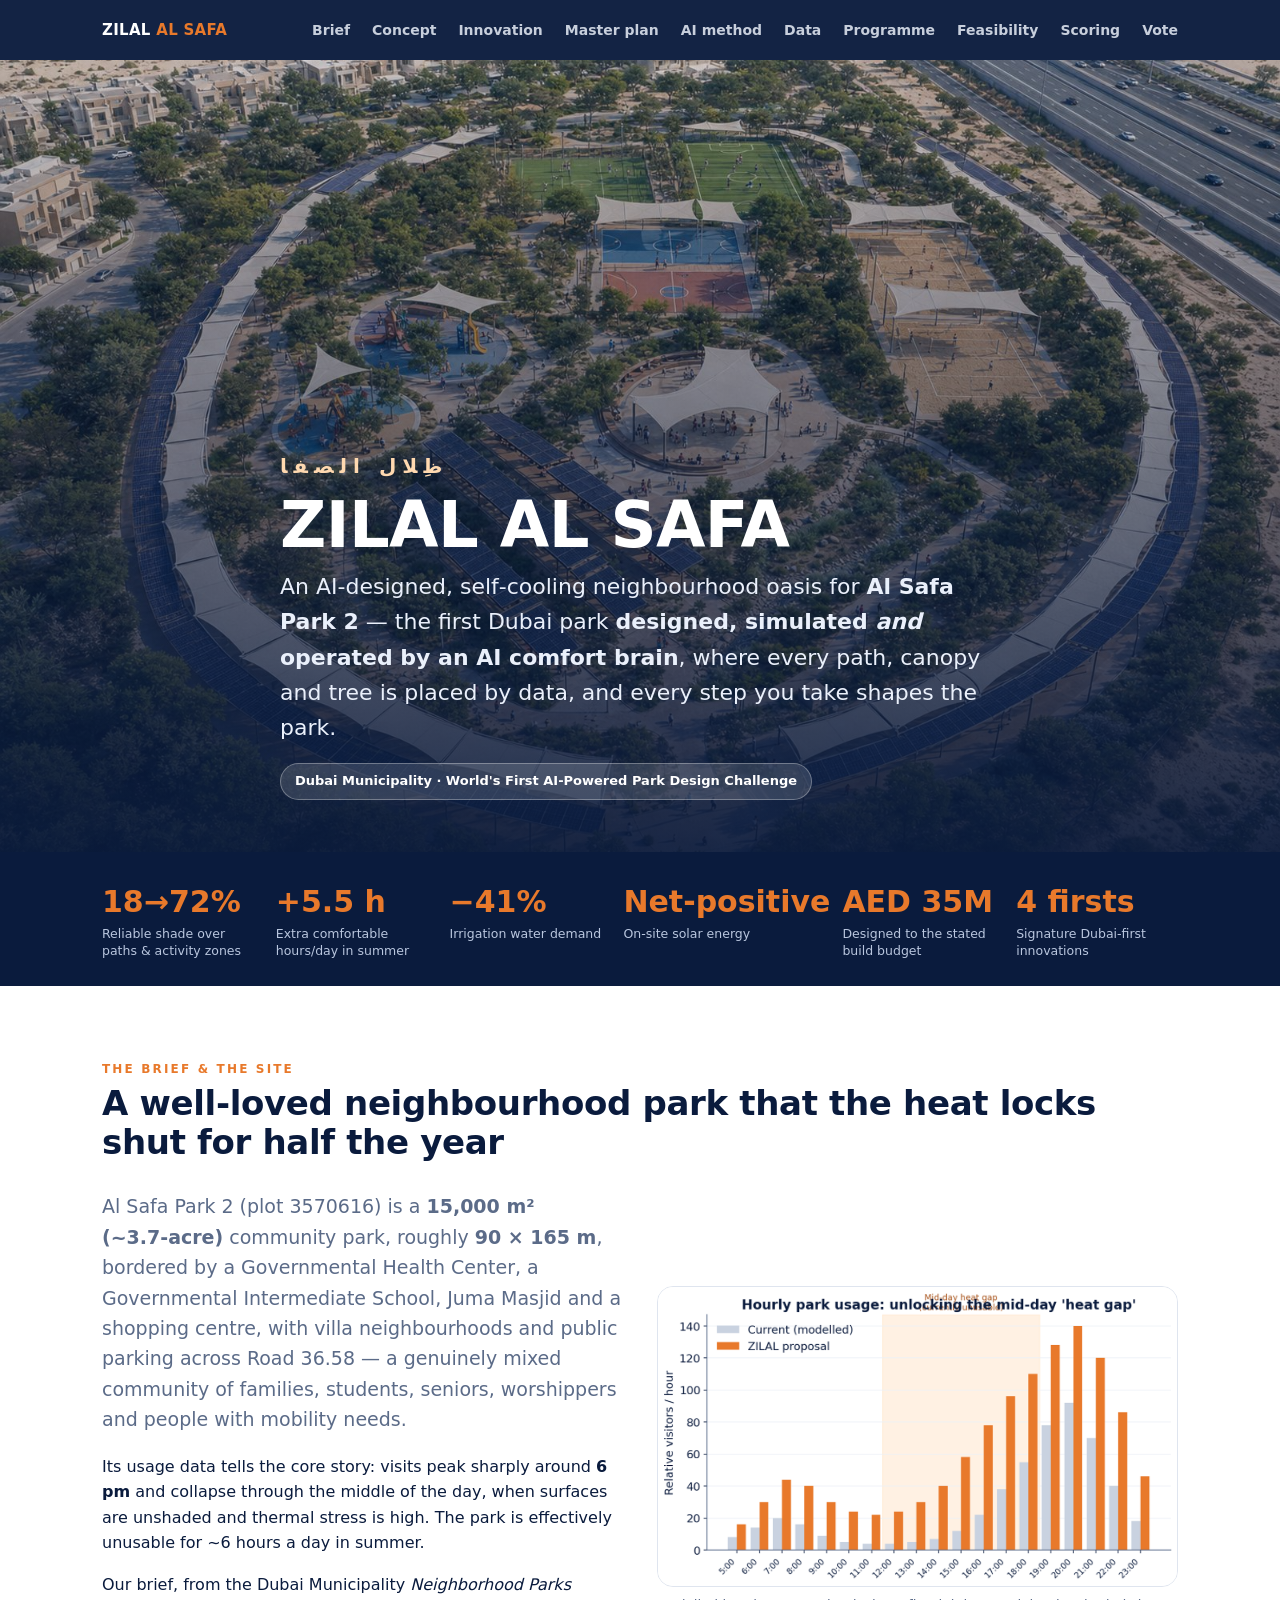
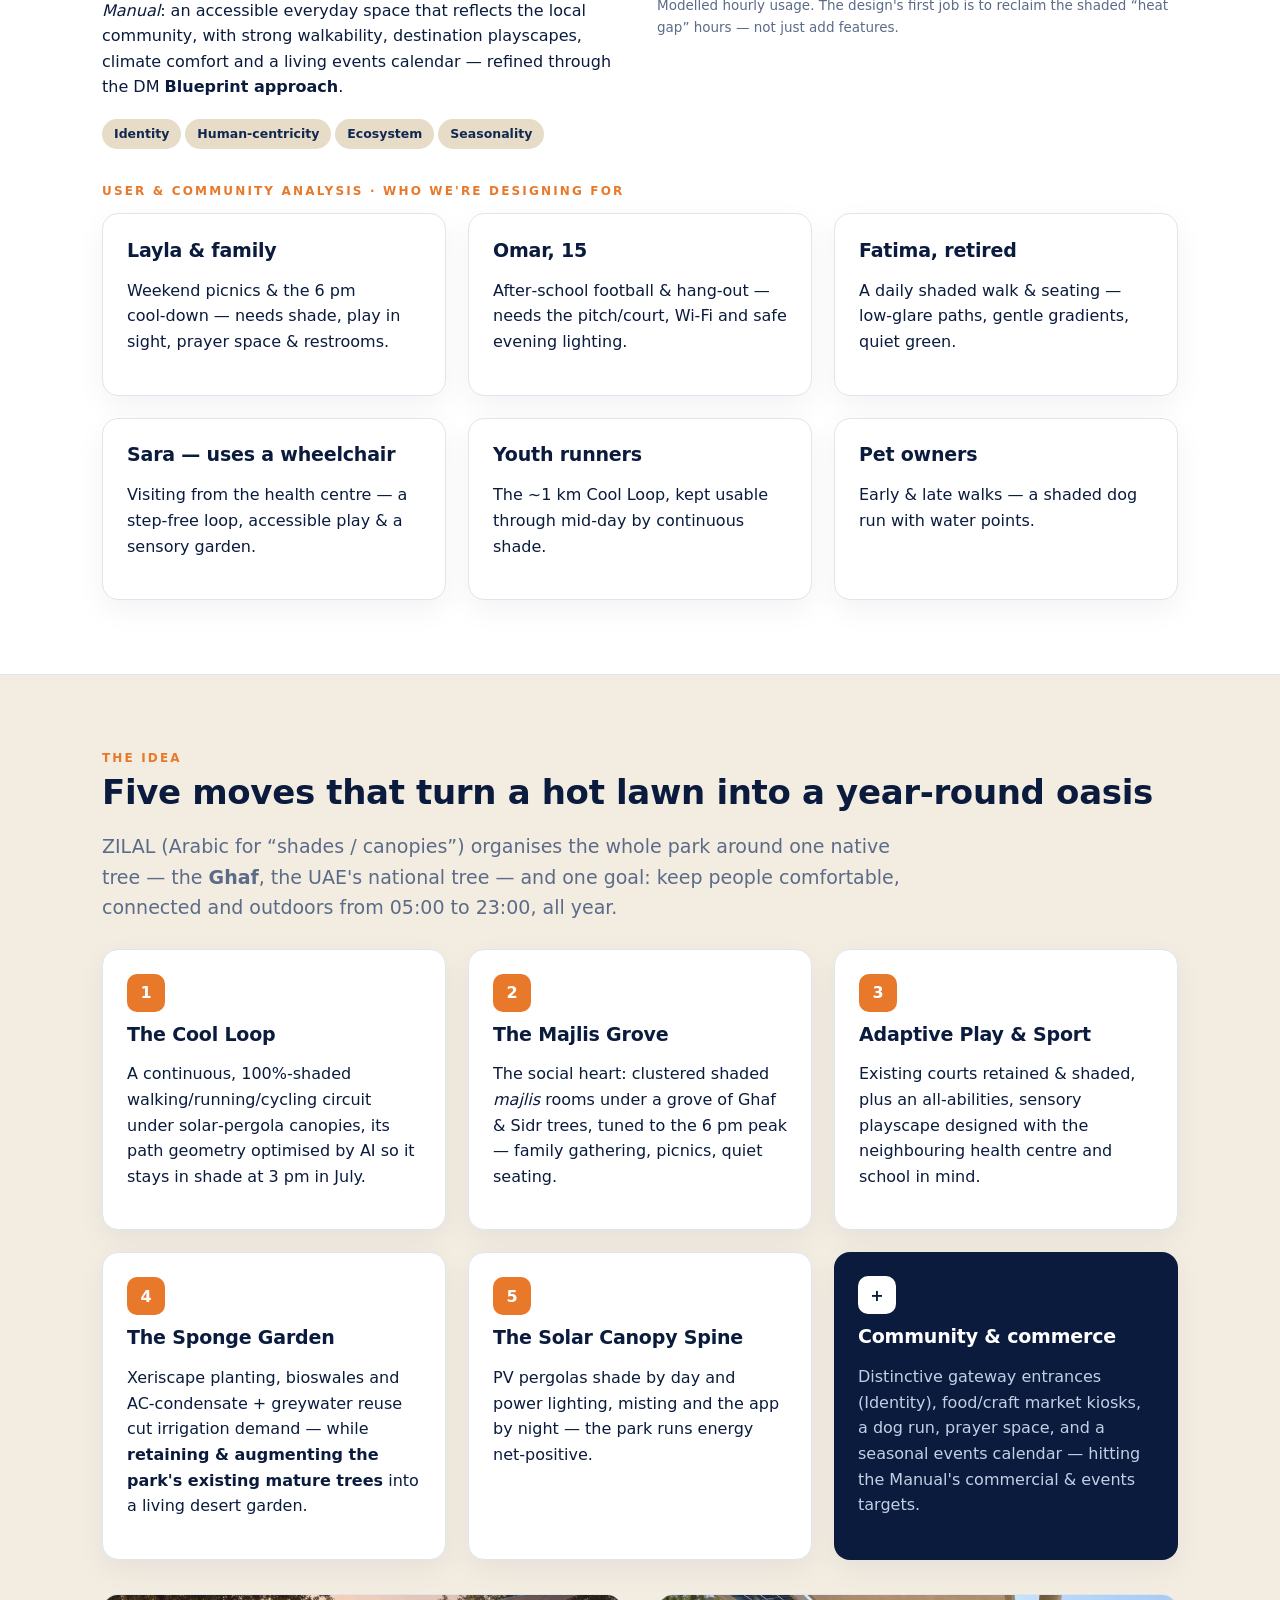
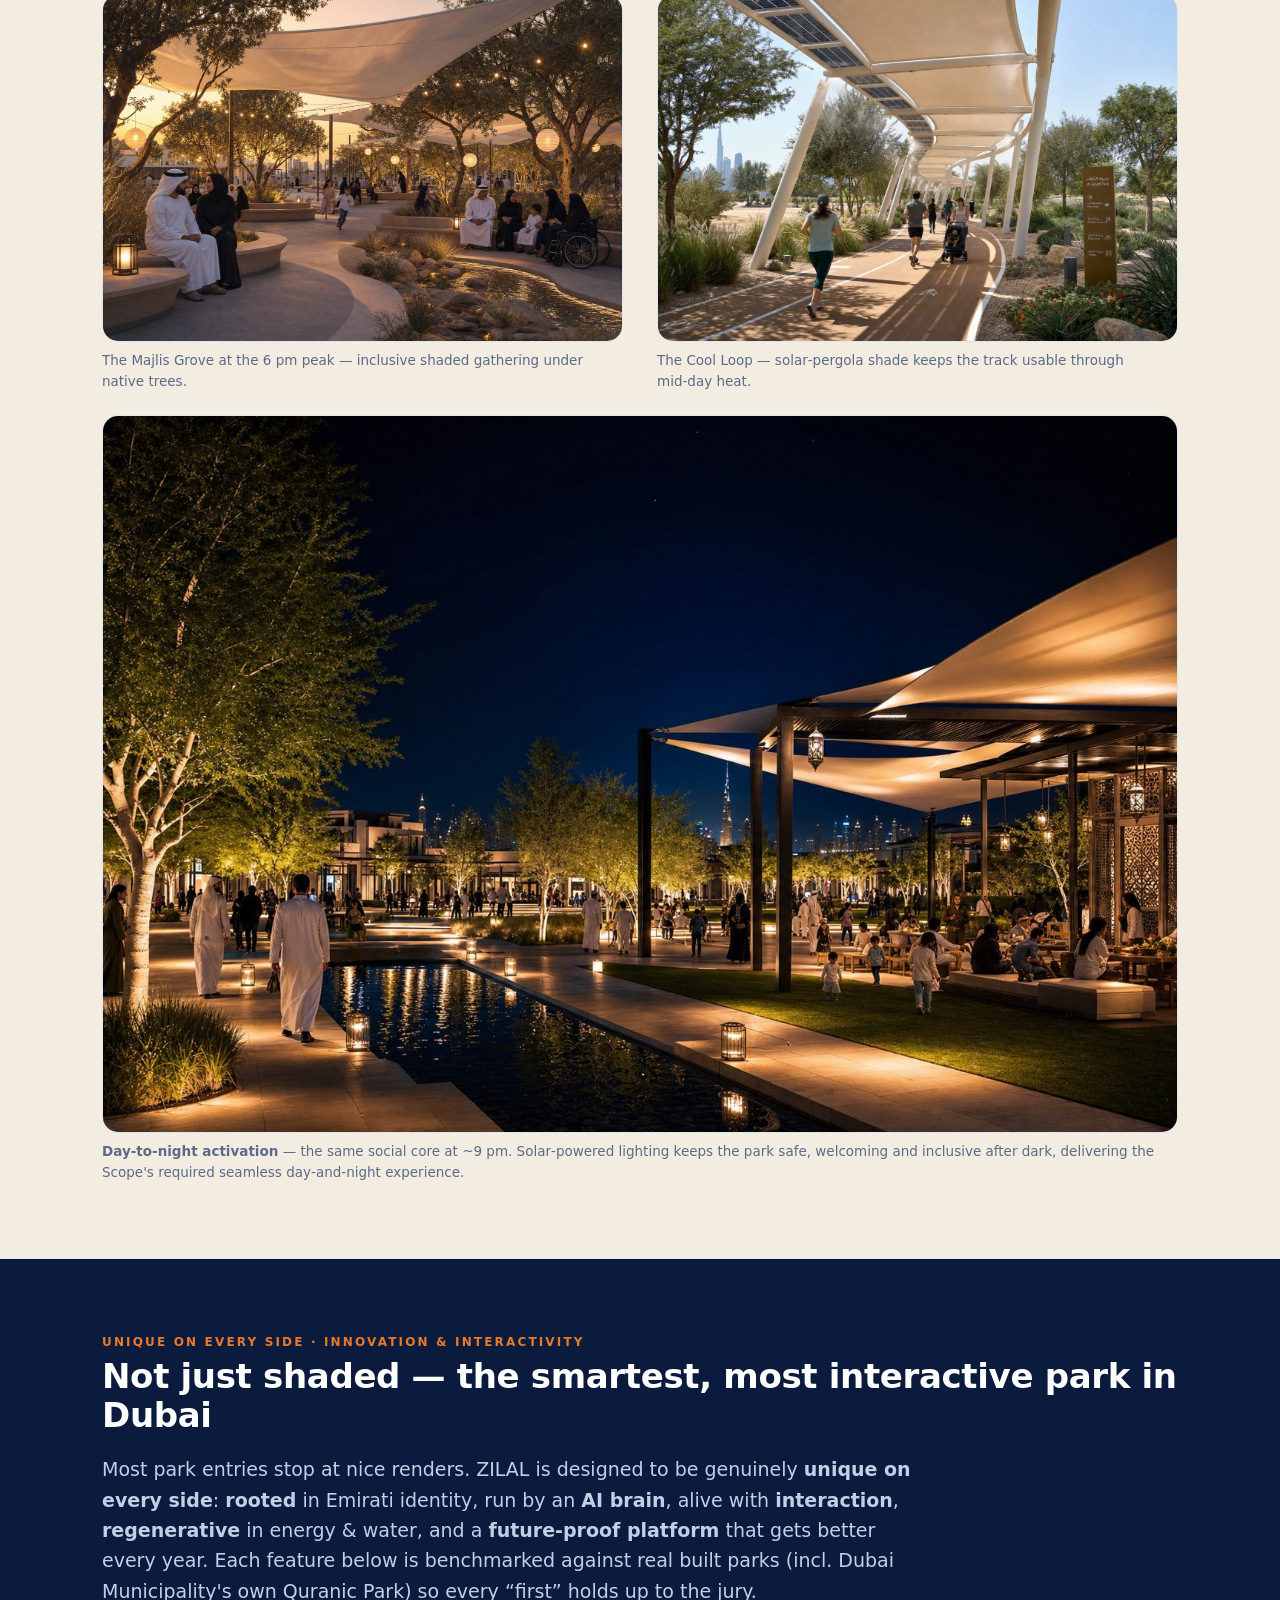
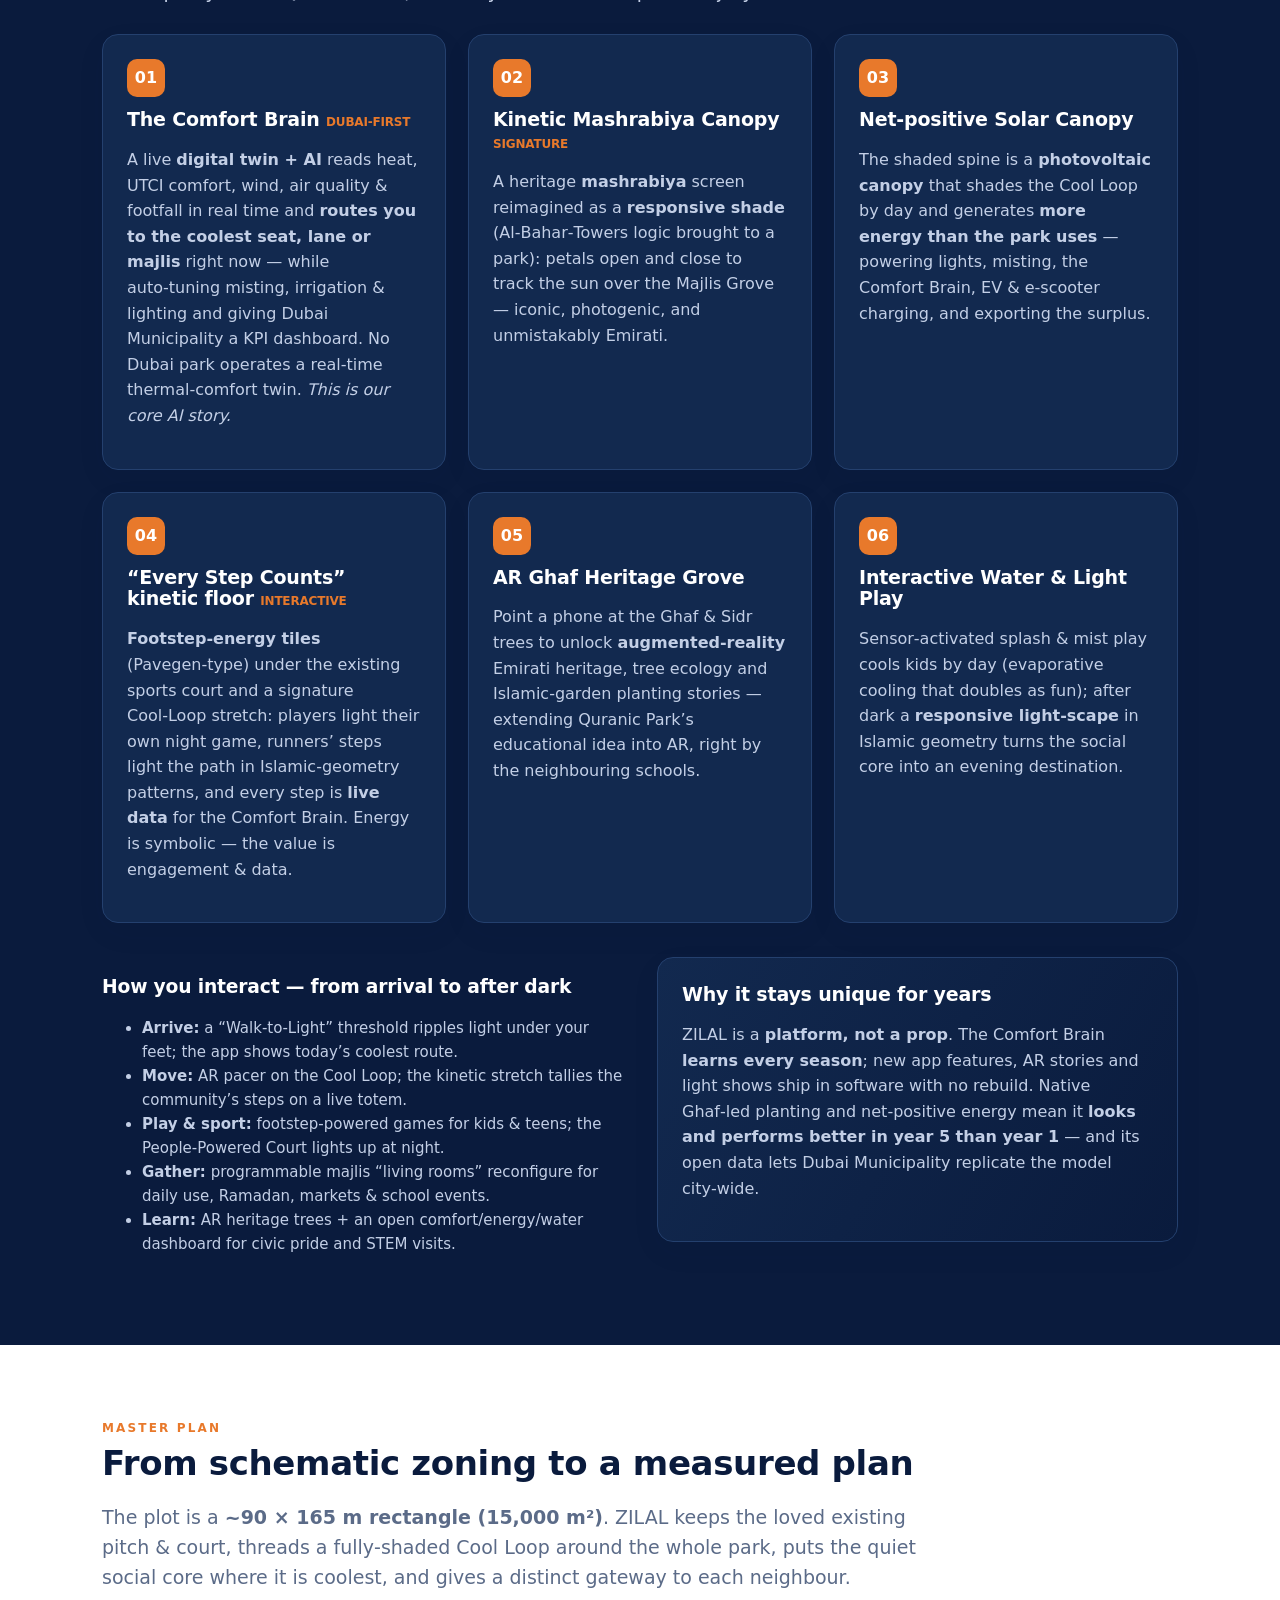
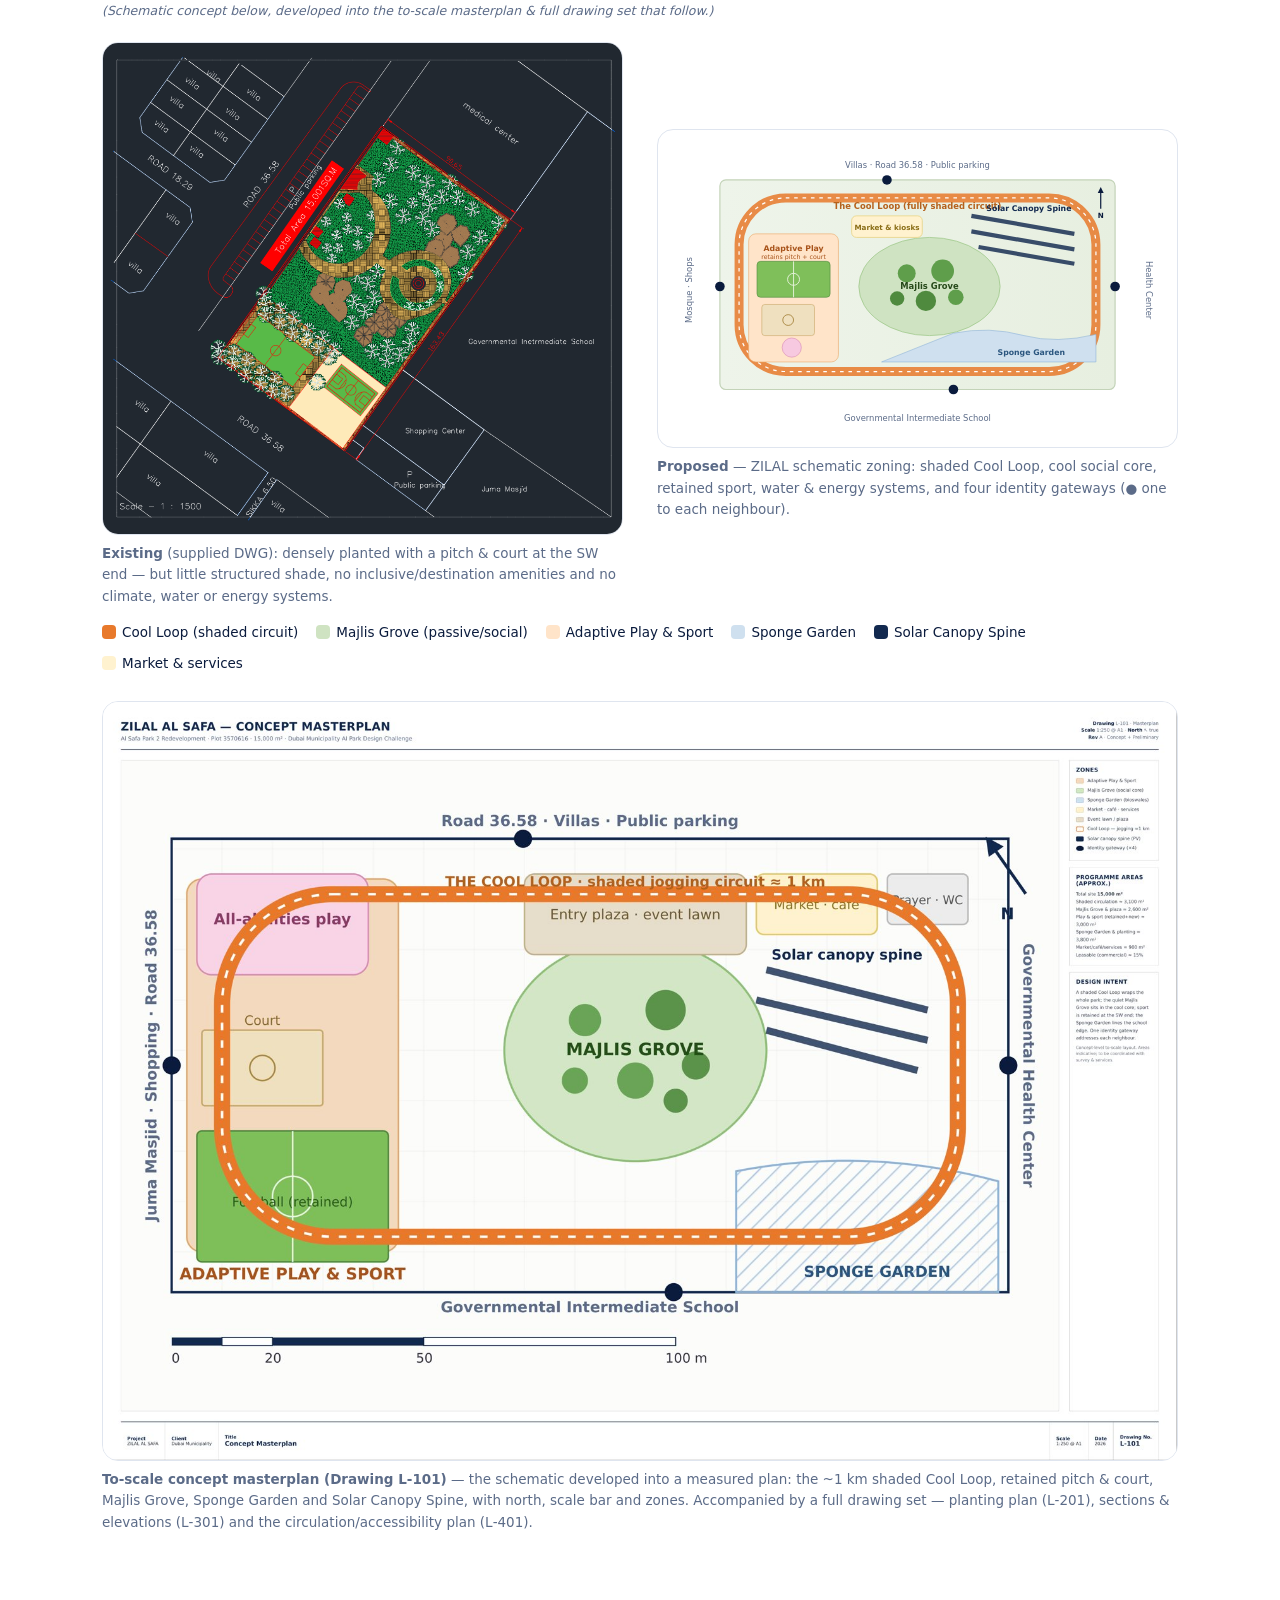
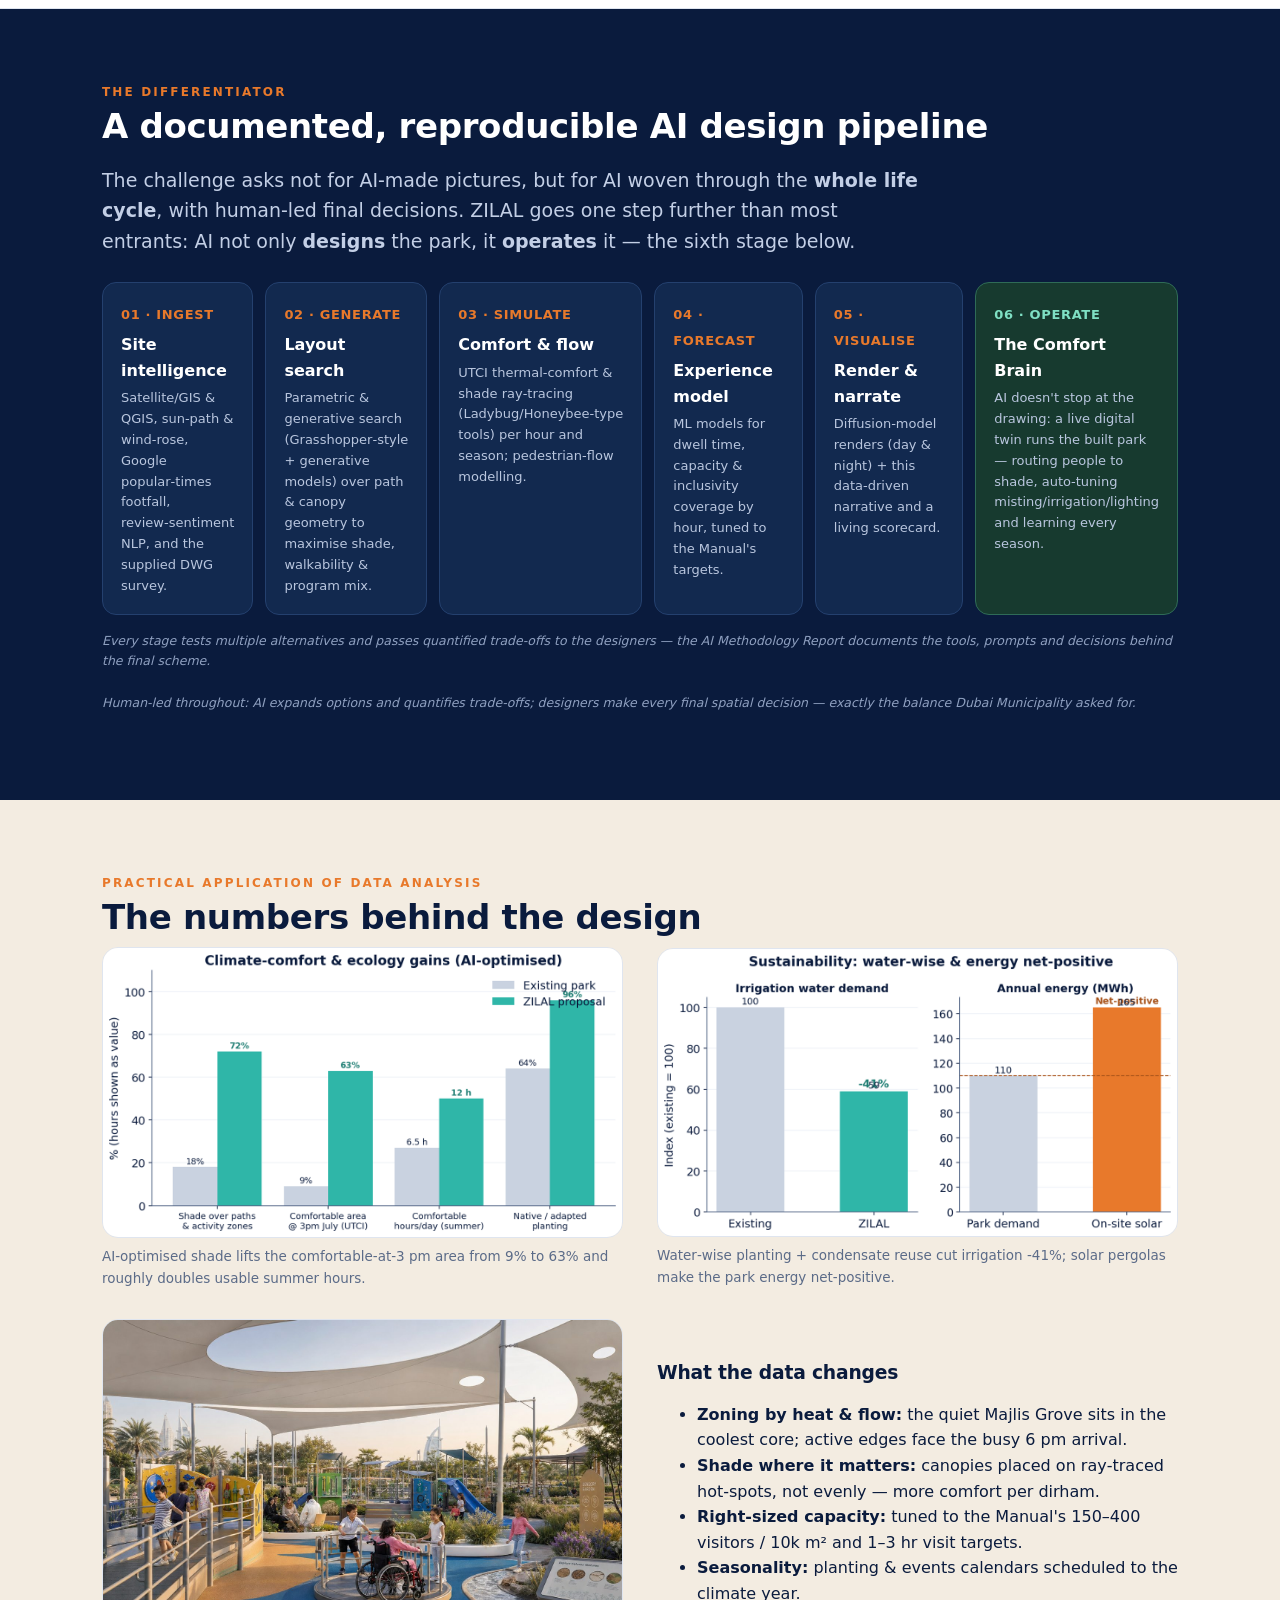
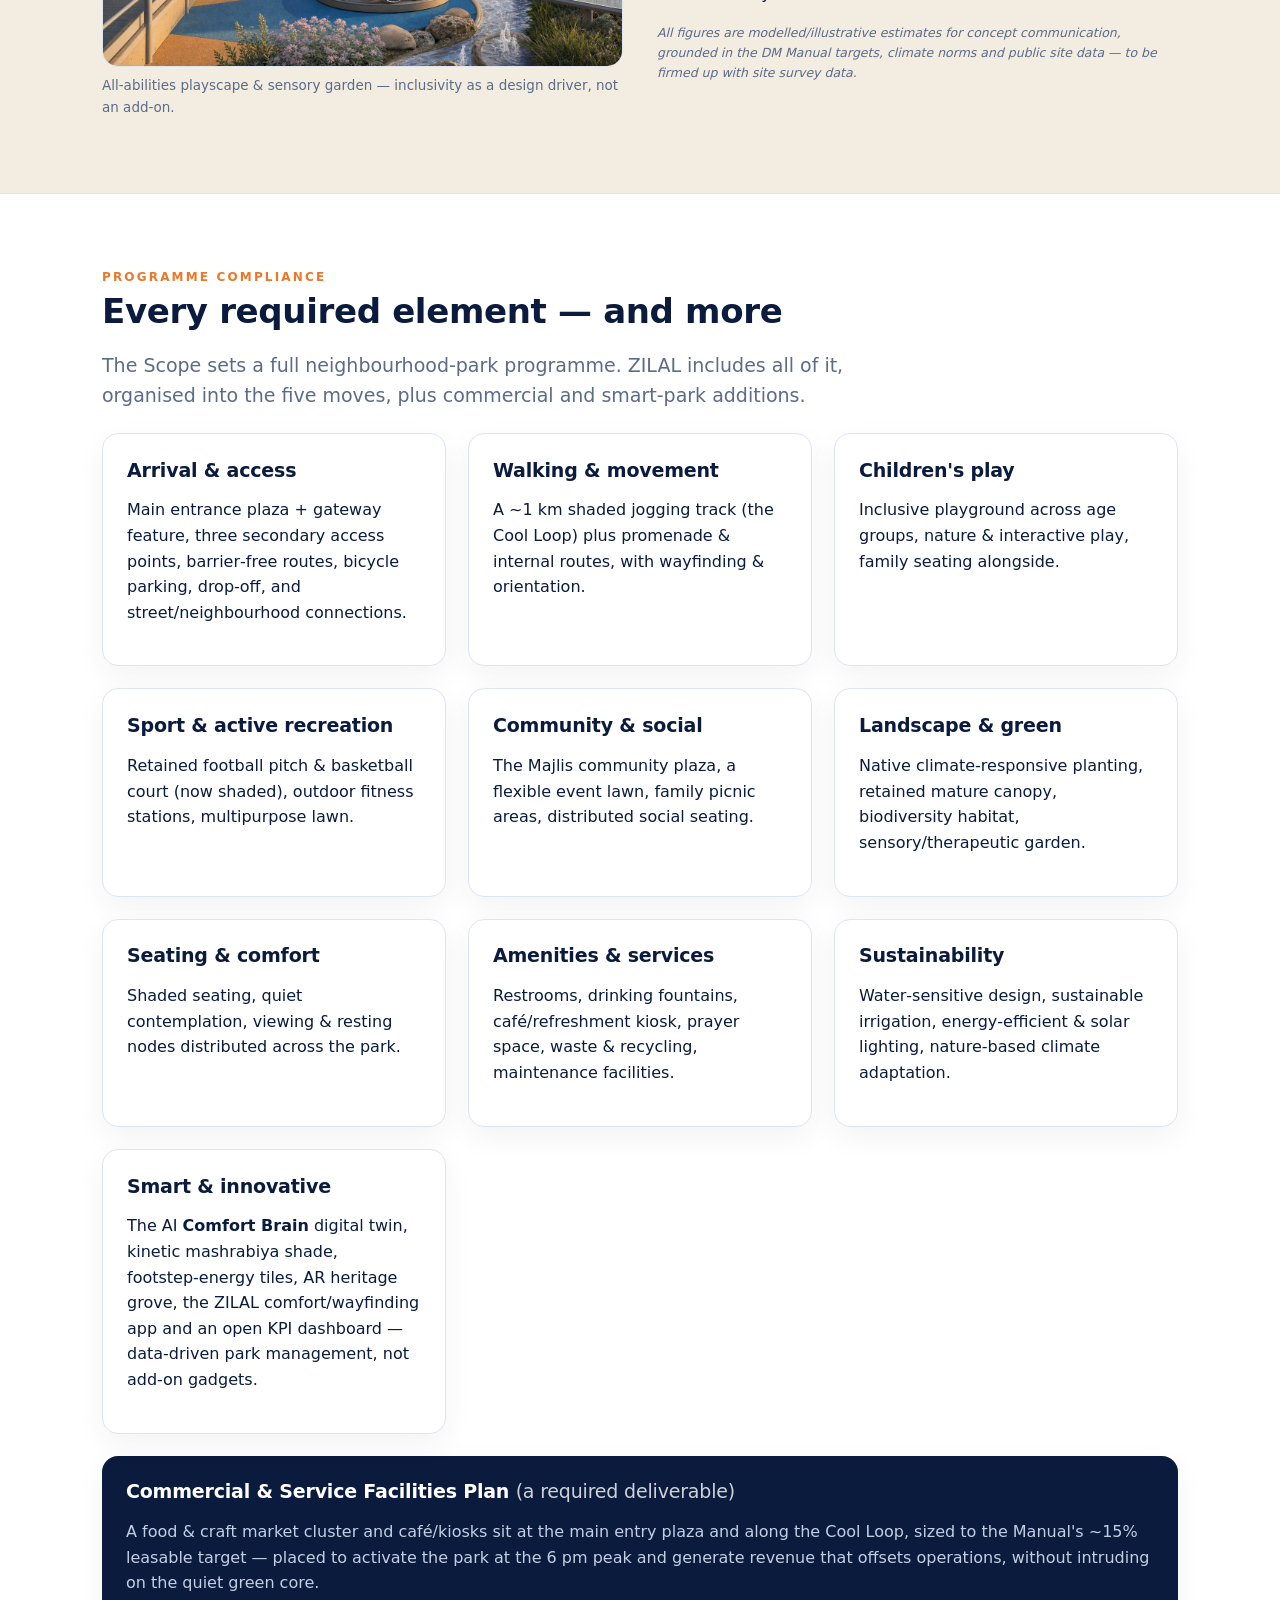
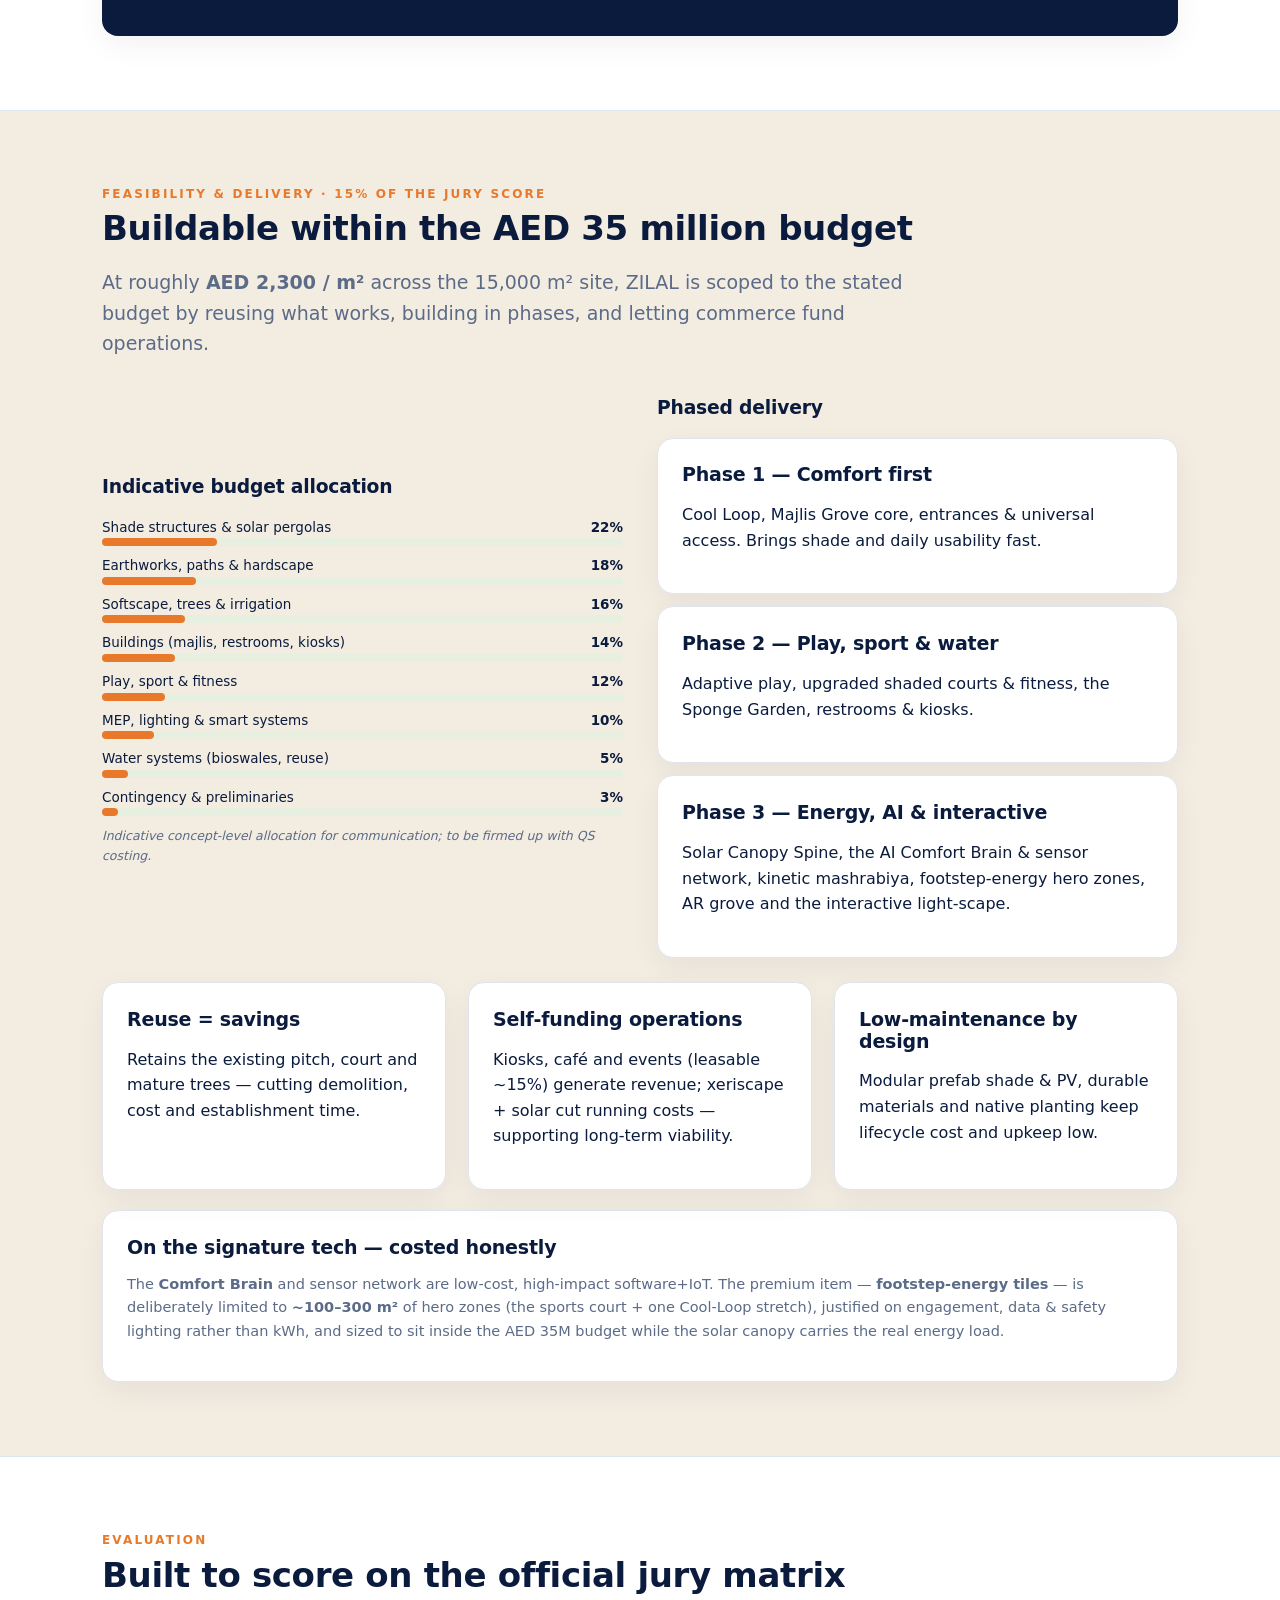
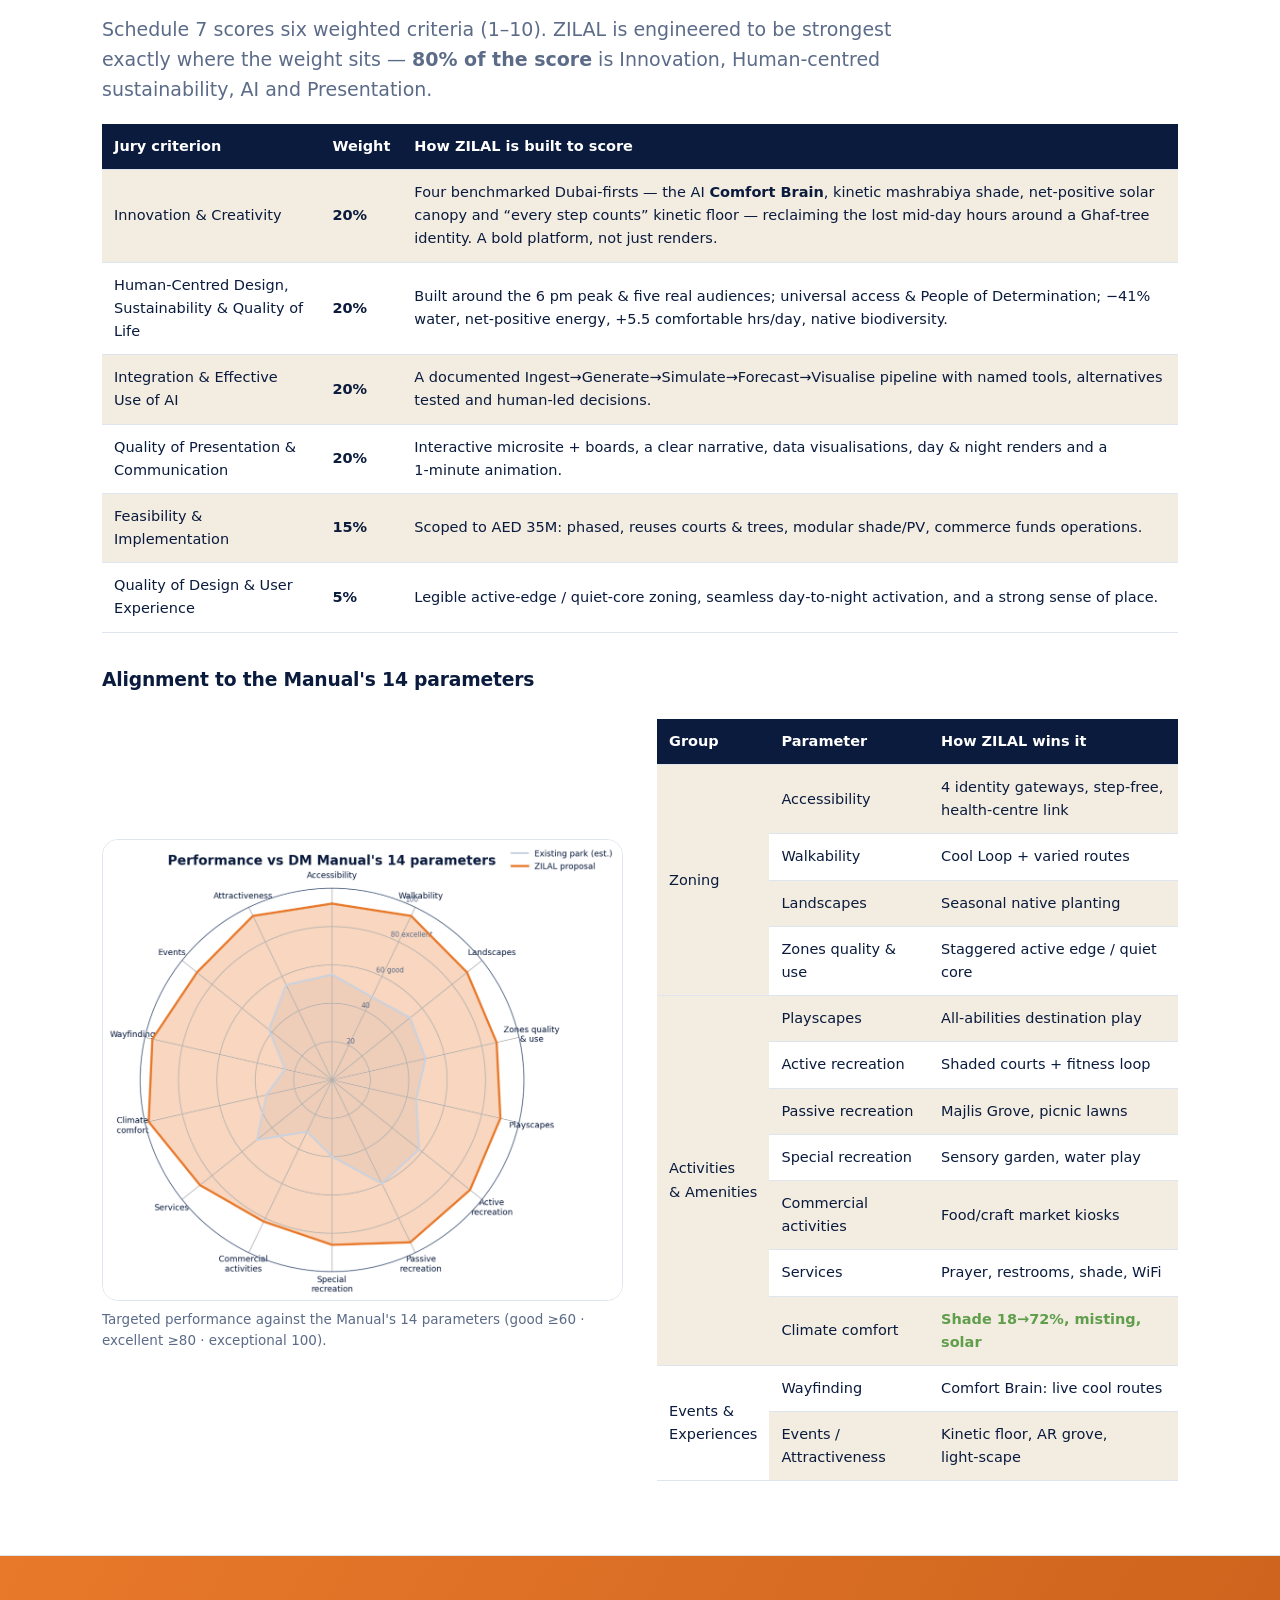
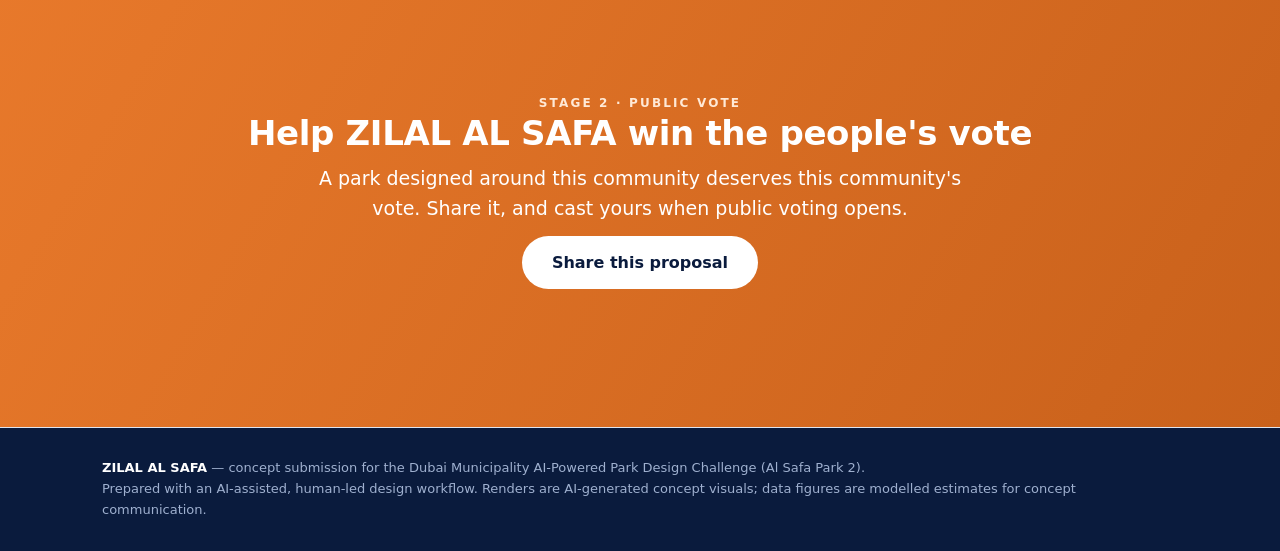
==== commit bc34dd24: "Fold innovation stack into all deliverables: Comfort Brain, kinetic mashrabiya, net-positive solar, " ====
--- a/ZILAL_AL_SAFA_package/site/index.html
+++ b/ZILAL_AL_SAFA_package/site/index.html
@@ -38,7 +38,7 @@
   @media(max-width:720px){.hero h1{font-size:40px}.hero .tag{font-size:18px}}
   /* stat strip */
   .stats{background:var(--navy);color:#fff}
-  .stats .wrap{display:grid;grid-template-columns:repeat(5,1fr);gap:12px;padding:26px 22px}
+  .stats .wrap{display:grid;grid-template-columns:repeat(6,1fr);gap:12px;padding:26px 22px}
   .stat b{display:block;font-size:30px;color:var(--orange);font-weight:800}
   .stat small{color:#b9c6de;font-size:12.5px;line-height:1.35;display:block}
   @media(max-width:820px){.stats .wrap{grid-template-columns:repeat(2,1fr)}}
@@ -63,12 +63,13 @@
   section.dark figcaption{color:#9fb0cf}
   .chip{display:inline-block;background:var(--sand2);color:var(--navy2);border-radius:30px;padding:5px 12px;font-size:12.5px;font-weight:600;margin:3px 4px 3px 0}
   /* pipeline */
-  .pipe{display:grid;grid-template-columns:repeat(5,1fr);gap:12px;margin-top:26px}
+  .pipe{display:grid;grid-template-columns:repeat(6,1fr);gap:12px;margin-top:26px}
   .pipe .step{background:var(--navy2);border:1px solid #24406e;border-radius:14px;padding:18px}
   .pipe .step b{color:var(--orange);font-size:13px;letter-spacing:.05em}
   .pipe .step h4{margin:.35em 0 .3em;font-size:16px;color:#fff}
   .pipe .step p{margin:0;font-size:13px;color:#b9c6de}
   @media(max-width:820px){.pipe{grid-template-columns:1fr 1fr}}
+  @media(min-width:821px) and (max-width:1100px){.pipe{grid-template-columns:repeat(3,1fr)}}
   /* table */
   table{width:100%;border-collapse:collapse;font-size:14.5px;margin-top:10px}
   th,td{text-align:left;padding:11px 12px;border-bottom:1px solid var(--line)}
@@ -96,6 +97,7 @@
   <ul>
     <li><a href="#brief">Brief</a></li>
     <li><a href="#concept">Concept</a></li>
+    <li><a href="#innovate">Innovation</a></li>
     <li><a href="#plan">Master plan</a></li>
     <li><a href="#ai">AI method</a></li>
     <li><a href="#data">Data</a></li>
@@ -110,7 +112,7 @@
 <header class="hero"><div class="wrap">
   <div class="ar">ظِلال الصفا</div>
   <h1>ZILAL AL SAFA</h1>
-  <div class="tag">An AI‑designed, self‑cooling neighbourhood oasis for <b>Al Safa Park 2</b> — where every path, canopy and tree is placed by data, and every space is shaped around people.</div>
+  <div class="tag">An AI‑designed, self‑cooling neighbourhood oasis for <b>Al Safa Park 2</b> — the first Dubai park <b>designed, simulated <i>and</i> operated by an AI comfort brain</b>, where every path, canopy and tree is placed by data, and every step you take shapes the park.</div>
   <div class="pill">Dubai Municipality · World's First AI‑Powered Park Design Challenge</div>
 </div></header>
 
@@ -121,6 +123,7 @@
   <div class="stat"><b>−41%</b><small>Irrigation water demand</small></div>
   <div class="stat"><b>Net‑positive</b><small>On‑site solar energy</small></div>
   <div class="stat"><b>AED 35M</b><small>Designed to the stated build budget</small></div>
+  <div class="stat"><b>4 firsts</b><small>Signature Dubai‑first innovations</small></div>
 </div></div>
 
 <!-- BRIEF -->
@@ -172,6 +175,55 @@
     <figure><img src="img/coolloop.jpg" alt="The Cool Loop shaded solar path"><figcaption>The Cool Loop — solar‑pergola shade keeps the track usable through mid‑day heat.</figcaption></figure>
   </div>
   <figure style="margin-top:22px"><img src="img/night.jpg" alt="The park at night, illuminated"><figcaption><b>Day‑to‑night activation</b> — the same social core at ~9 pm. Solar‑powered lighting keeps the park safe, welcoming and inclusive after dark, delivering the Scope's required seamless day‑and‑night experience.</figcaption></figure>
+</div></section>
+
+<!-- SIGNATURE INNOVATION / INTERACTIVITY -->
+<section id="innovate" class="dark"><div class="wrap">
+  <div class="eyebrow">Unique on every side · Innovation &amp; interactivity</div>
+  <h2 class="title">Not just shaded — the smartest, most interactive park in Dubai</h2>
+  <p class="lead">Most park entries stop at nice renders. ZILAL is designed to be genuinely <b>unique on every side</b>: <b>rooted</b> in Emirati identity, run by an <b>AI brain</b>, alive with <b>interaction</b>, <b>regenerative</b> in energy &amp; water, and a <b>future‑proof platform</b> that gets better every year. Each feature below is benchmarked against real built parks (incl. Dubai Municipality's own Quranic Park) so every “first” holds up to the jury.</p>
+  <div class="grid3" style="margin-top:28px">
+    <div class="card" style="background:var(--navy2);border:1px solid #24406e">
+      <div class="n">01</div><h3 style="color:#fff">The Comfort Brain <span style="color:var(--orange);font-size:12px;font-weight:700">DUBAI‑FIRST</span></h3>
+      <p style="color:#c3cfe6">A live <b>digital twin + AI</b> reads heat, UTCI comfort, wind, air quality &amp; footfall in real time and <b>routes you to the coolest seat, lane or majlis</b> right now — while auto‑tuning misting, irrigation &amp; lighting and giving Dubai Municipality a KPI dashboard. No Dubai park operates a real‑time thermal‑comfort twin. <i>This is our core AI story.</i></p>
+    </div>
+    <div class="card" style="background:var(--navy2);border:1px solid #24406e">
+      <div class="n">02</div><h3 style="color:#fff">Kinetic Mashrabiya Canopy <span style="color:var(--orange);font-size:12px;font-weight:700">SIGNATURE</span></h3>
+      <p style="color:#c3cfe6">A heritage <b>mashrabiya</b> screen reimagined as a <b>responsive shade</b> (Al‑Bahar‑Towers logic brought to a park): petals open and close to track the sun over the Majlis Grove — iconic, photogenic, and unmistakably Emirati.</p>
+    </div>
+    <div class="card" style="background:var(--navy2);border:1px solid #24406e">
+      <div class="n">03</div><h3 style="color:#fff">Net‑positive Solar Canopy</h3>
+      <p style="color:#c3cfe6">The shaded spine is a <b>photovoltaic canopy</b> that shades the Cool Loop by day and generates <b>more energy than the park uses</b> — powering lights, misting, the Comfort Brain, EV &amp; e‑scooter charging, and exporting the surplus.</p>
+    </div>
+    <div class="card" style="background:var(--navy2);border:1px solid #24406e">
+      <div class="n">04</div><h3 style="color:#fff">“Every Step Counts” kinetic floor <span style="color:var(--orange);font-size:12px;font-weight:700">INTERACTIVE</span></h3>
+      <p style="color:#c3cfe6"><b>Footstep‑energy tiles</b> (Pavegen‑type) under the existing sports court and a signature Cool‑Loop stretch: players light their own night game, runners’ steps light the path in Islamic‑geometry patterns, and every step is <b>live data</b> for the Comfort Brain. Energy is symbolic — the value is engagement &amp; data.</p>
+    </div>
+    <div class="card" style="background:var(--navy2);border:1px solid #24406e">
+      <div class="n">05</div><h3 style="color:#fff">AR Ghaf Heritage Grove</h3>
+      <p style="color:#c3cfe6">Point a phone at the Ghaf &amp; Sidr trees to unlock <b>augmented‑reality</b> Emirati heritage, tree ecology and Islamic‑garden planting stories — extending Quranic Park’s educational idea into AR, right by the neighbouring schools.</p>
+    </div>
+    <div class="card" style="background:var(--navy2);border:1px solid #24406e">
+      <div class="n">06</div><h3 style="color:#fff">Interactive Water &amp; Light Play</h3>
+      <p style="color:#c3cfe6">Sensor‑activated splash &amp; mist play cools kids by day (evaporative cooling that doubles as fun); after dark a <b>responsive light‑scape</b> in Islamic geometry turns the social core into an evening destination.</p>
+    </div>
+  </div>
+  <div class="grid2" style="margin-top:34px;align-items:start">
+    <div>
+      <h3>How you interact — from arrival to after dark</h3>
+      <ul style="color:#c3cfe6;font-size:15px">
+        <li><b>Arrive:</b> a “Walk‑to‑Light” threshold ripples light under your feet; the app shows today’s coolest route.</li>
+        <li><b>Move:</b> AR pacer on the Cool Loop; the kinetic stretch tallies the community’s steps on a live totem.</li>
+        <li><b>Play &amp; sport:</b> footstep‑powered games for kids &amp; teens; the People‑Powered Court lights up at night.</li>
+        <li><b>Gather:</b> programmable majlis “living rooms” reconfigure for daily use, Ramadan, markets &amp; school events.</li>
+        <li><b>Learn:</b> AR heritage trees + an open comfort/energy/water dashboard for civic pride and STEM visits.</li>
+      </ul>
+    </div>
+    <div class="card" style="background:linear-gradient(120deg,#12294f,#0a1b3d);border:1px solid #24406e">
+      <h3 style="color:#fff">Why it stays unique for years</h3>
+      <p style="color:#c3cfe6">ZILAL is a <b>platform, not a prop</b>. The Comfort Brain <b>learns every season</b>; new app features, AR stories and light shows ship in software with no rebuild. Native Ghaf‑led planting and net‑positive energy mean it <b>looks and performs better in year 5 than year 1</b> — and its open data lets Dubai Municipality replicate the model city‑wide.</p>
+    </div>
+  </div>
 </div></section>
 
 <!-- MASTER PLAN -->
@@ -243,13 +295,14 @@
 <section id="ai" class="dark"><div class="wrap">
   <div class="eyebrow">The differentiator</div>
   <h2 class="title">A documented, reproducible AI design pipeline</h2>
-  <p class="lead">The challenge asks not for AI‑made pictures, but for AI woven through the <b>whole design cycle</b>, with human‑led final decisions. Here is exactly how AI shaped every move — the part most entrants will leave thin.</p>
+  <p class="lead">The challenge asks not for AI‑made pictures, but for AI woven through the <b>whole life cycle</b>, with human‑led final decisions. ZILAL goes one step further than most entrants: AI not only <b>designs</b> the park, it <b>operates</b> it — the sixth stage below.</p>
   <div class="pipe">
     <div class="step"><b>01 · INGEST</b><h4>Site intelligence</h4><p>Satellite/GIS &amp; QGIS, sun‑path &amp; wind‑rose, Google popular‑times footfall, review‑sentiment NLP, and the supplied DWG survey.</p></div>
     <div class="step"><b>02 · GENERATE</b><h4>Layout search</h4><p>Parametric &amp; generative search (Grasshopper‑style + generative models) over path &amp; canopy geometry to maximise shade, walkability &amp; program mix.</p></div>
     <div class="step"><b>03 · SIMULATE</b><h4>Comfort &amp; flow</h4><p>UTCI thermal‑comfort &amp; shade ray‑tracing (Ladybug/Honeybee‑type tools) per hour and season; pedestrian‑flow modelling.</p></div>
     <div class="step"><b>04 · FORECAST</b><h4>Experience model</h4><p>ML models for dwell time, capacity &amp; inclusivity coverage by hour, tuned to the Manual's targets.</p></div>
     <div class="step"><b>05 · VISUALISE</b><h4>Render &amp; narrate</h4><p>Diffusion‑model renders (day &amp; night) + this data‑driven narrative and a living scorecard.</p></div>
+    <div class="step" style="background:#173a2f;border-color:#2f6b57"><b style="color:#7fe0c4">06 · OPERATE</b><h4>The Comfort Brain</h4><p>AI doesn't stop at the drawing: a live digital twin runs the built park — routing people to shade, auto‑tuning misting/irrigation/lighting and learning every season.</p></div>
   </div>
   <p class="note" style="margin-top:16px">Every stage tests multiple alternatives and passes quantified trade‑offs to the designers — the AI Methodology Report documents the tools, prompts and decisions behind the final scheme.</p>
   <p class="note" style="margin-top:22px">Human‑led throughout: AI expands options and quantifies trade‑offs; designers make every final spatial decision — exactly the balance Dubai Municipality asked for.</p>
@@ -293,7 +346,7 @@
     <div class="card"><h3>Seating &amp; comfort</h3><p>Shaded seating, quiet contemplation, viewing &amp; resting nodes distributed across the park.</p></div>
     <div class="card"><h3>Amenities &amp; services</h3><p>Restrooms, drinking fountains, café/refreshment kiosk, prayer space, waste &amp; recycling, maintenance facilities.</p></div>
     <div class="card"><h3>Sustainability</h3><p>Water‑sensitive design, sustainable irrigation, energy‑efficient &amp; solar lighting, nature‑based climate adaptation.</p></div>
-    <div class="card"><h3>Smart &amp; innovative</h3><p>Environmental monitoring, the ZILAL comfort/wayfinding app, interactive elements, data‑driven park management.</p></div>
+    <div class="card"><h3>Smart &amp; innovative</h3><p>The AI <b>Comfort Brain</b> digital twin, kinetic mashrabiya shade, footstep‑energy tiles, AR heritage grove, the ZILAL comfort/wayfinding app and an open KPI dashboard — data‑driven park management, not add‑on gadgets.</p></div>
   </div>
   <div class="card" style="margin-top:22px;background:var(--navy);color:#fff;border:none">
     <h3 style="color:#fff">Commercial &amp; Service Facilities Plan <span style="font-weight:400;opacity:.8">(a required deliverable)</span></h3>
@@ -325,7 +378,7 @@
       <h3>Phased delivery</h3>
       <div class="card" style="margin-bottom:12px"><h3>Phase 1 — Comfort first</h3><p>Cool Loop, Majlis Grove core, entrances &amp; universal access. Brings shade and daily usability fast.</p></div>
       <div class="card" style="margin-bottom:12px"><h3>Phase 2 — Play, sport &amp; water</h3><p>Adaptive play, upgraded shaded courts &amp; fitness, the Sponge Garden, restrooms &amp; kiosks.</p></div>
-      <div class="card"><h3>Phase 3 — Energy &amp; smart</h3><p>Solar Canopy Spine completion, smart monitoring, and events &amp; public‑art infrastructure.</p></div>
+      <div class="card"><h3>Phase 3 — Energy, AI &amp; interactive</h3><p>Solar Canopy Spine, the AI Comfort Brain &amp; sensor network, kinetic mashrabiya, footstep‑energy hero zones, AR grove and the interactive light‑scape.</p></div>
     </div>
   </div>
   <div class="grid3" style="margin-top:24px">
@@ -333,6 +386,7 @@
     <div class="card"><h3>Self‑funding operations</h3><p>Kiosks, café and events (leasable ~15%) generate revenue; xeriscape + solar cut running costs — supporting long‑term viability.</p></div>
     <div class="card"><h3>Low‑maintenance by design</h3><p>Modular prefab shade &amp; PV, durable materials and native planting keep lifecycle cost and upkeep low.</p></div>
   </div>
+  <div class="card" style="margin-top:20px"><h3>On the signature tech — costed honestly</h3><p style="font-size:14.5px;color:var(--muted)">The <b>Comfort Brain</b> and sensor network are low‑cost, high‑impact software+IoT. The premium item — <b>footstep‑energy tiles</b> — is deliberately limited to <b>~100–300 m²</b> of hero zones (the sports court + one Cool‑Loop stretch), justified on engagement, data &amp; safety lighting rather than kWh, and sized to sit inside the AED 35M budget while the solar canopy carries the real energy load.</p></div>
 </div></section>
 
 <!-- SCORECARD -->
@@ -342,7 +396,7 @@
   <p class="lead">Schedule 7 scores six weighted criteria (1–10). ZILAL is engineered to be strongest exactly where the weight sits — <b>80% of the score</b> is Innovation, Human‑centred sustainability, AI and Presentation.</p>
   <table style="margin-top:8px">
     <tr><th>Jury criterion</th><th>Weight</th><th>How ZILAL is built to score</th></tr>
-    <tr><td>Innovation &amp; Creativity</td><td><b>20%</b></td><td>An AI‑orchestrated “self‑cooling oasis” that reclaims the lost mid‑day hours; Ghaf‑tree identity; a live comfort/wayfinding app — a bold concept, not just renders.</td></tr>
+    <tr><td>Innovation &amp; Creativity</td><td><b>20%</b></td><td>Four benchmarked Dubai‑firsts — the AI <b>Comfort Brain</b>, kinetic mashrabiya shade, net‑positive solar canopy and “every step counts” kinetic floor — reclaiming the lost mid‑day hours around a Ghaf‑tree identity. A bold platform, not just renders.</td></tr>
     <tr><td>Human‑Centred Design, Sustainability &amp; Quality of Life</td><td><b>20%</b></td><td>Built around the 6 pm peak &amp; five real audiences; universal access &amp; People of Determination; −41% water, net‑positive energy, +5.5 comfortable hrs/day, native biodiversity.</td></tr>
     <tr><td>Integration &amp; Effective Use of AI</td><td><b>20%</b></td><td>A documented Ingest→Generate→Simulate→Forecast→Visualise pipeline with named tools, alternatives tested and human‑led decisions.</td></tr>
     <tr><td>Quality of Presentation &amp; Communication</td><td><b>20%</b></td><td>Interactive microsite + boards, a clear narrative, data visualisations, day &amp; night renders and a 1‑minute animation.</td></tr>
@@ -366,8 +420,8 @@
         <tr><td>Commercial activities</td><td>Food/craft market kiosks</td></tr>
         <tr><td>Services</td><td>Prayer, restrooms, shade, WiFi</td></tr>
         <tr><td>Climate comfort</td><td class="tag2">Shade 18→72%, misting, solar</td></tr>
-        <tr><td rowspan="2">Events &amp;<br>Experiences</td><td>Wayfinding</td><td>AI app: cool routes &amp; challenges</td></tr>
-        <tr><td>Events / Attractiveness</td><td>Seasonal calendar + public art</td></tr>
+        <tr><td rowspan="2">Events &amp;<br>Experiences</td><td>Wayfinding</td><td>Comfort Brain: live cool routes</td></tr>
+        <tr><td>Events / Attractiveness</td><td>Kinetic floor, AR grove, light‑scape</td></tr>
       </table>
     </div>
   </div>
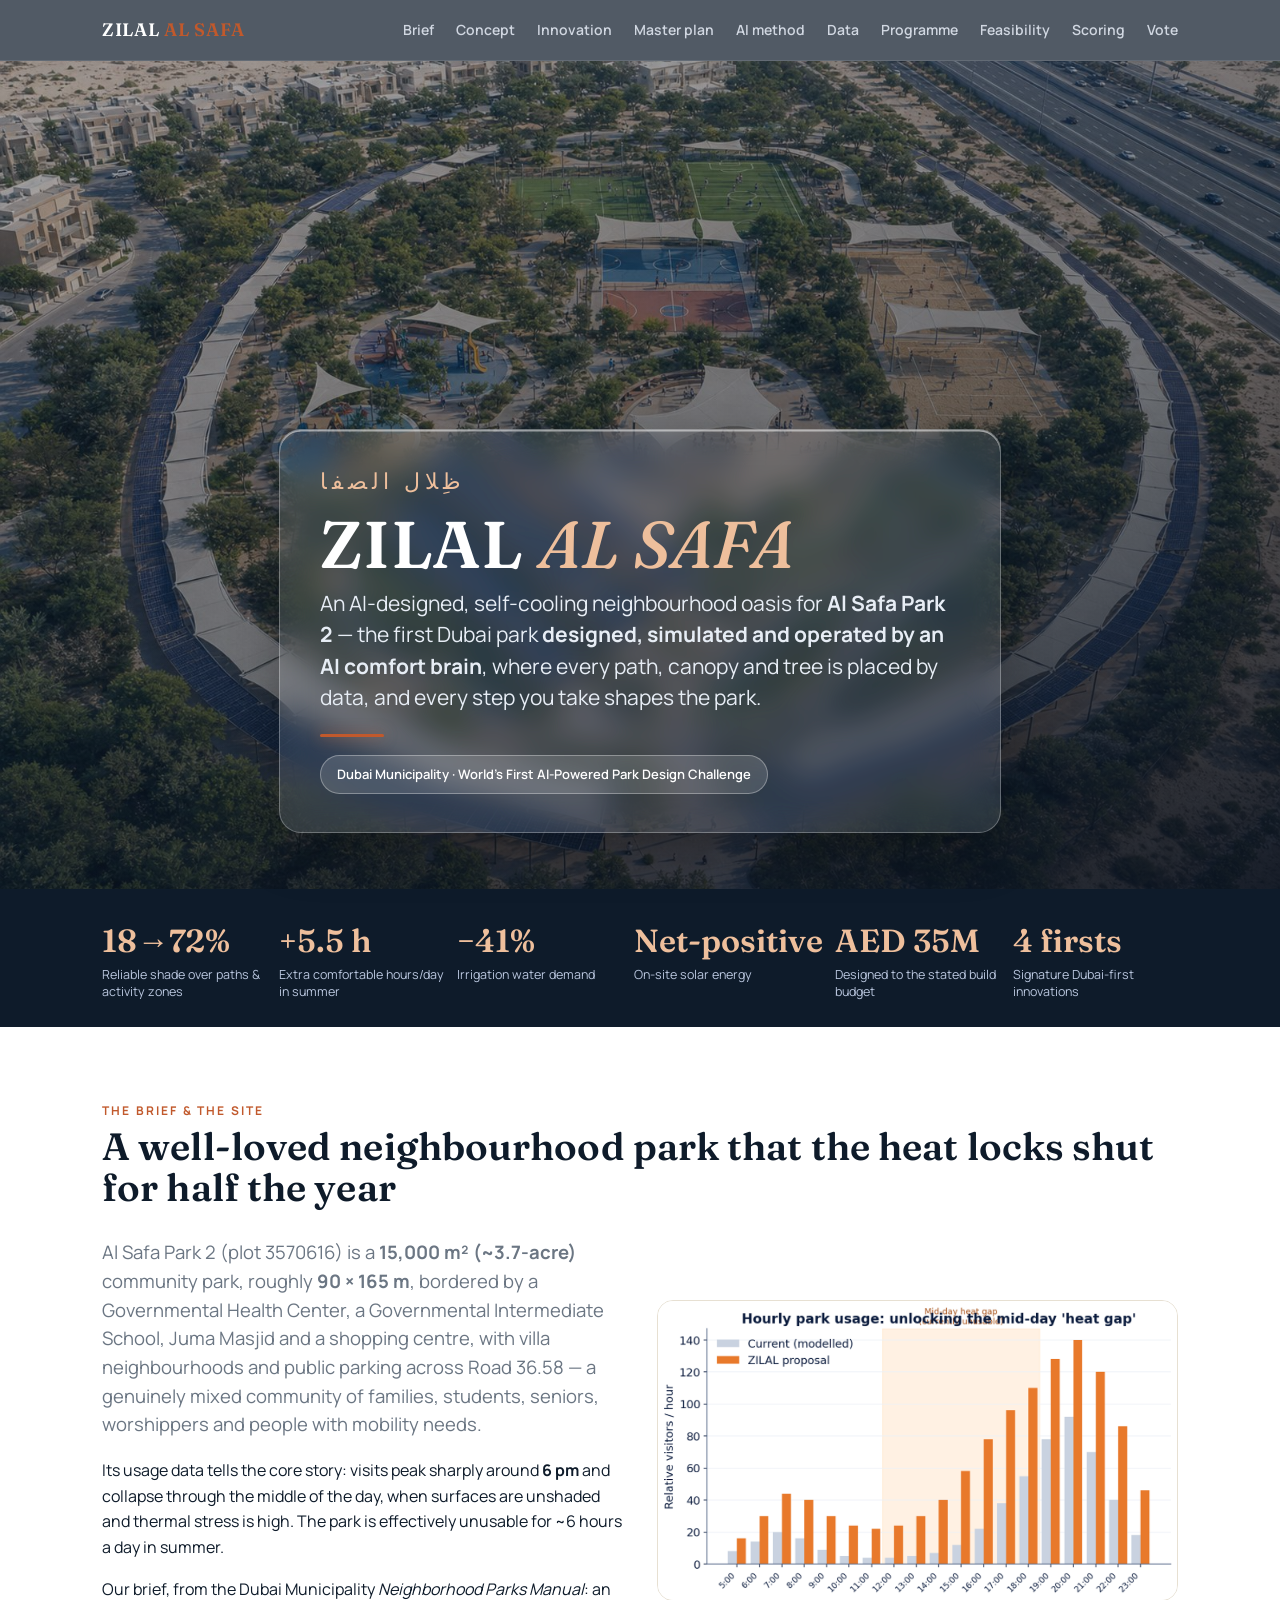
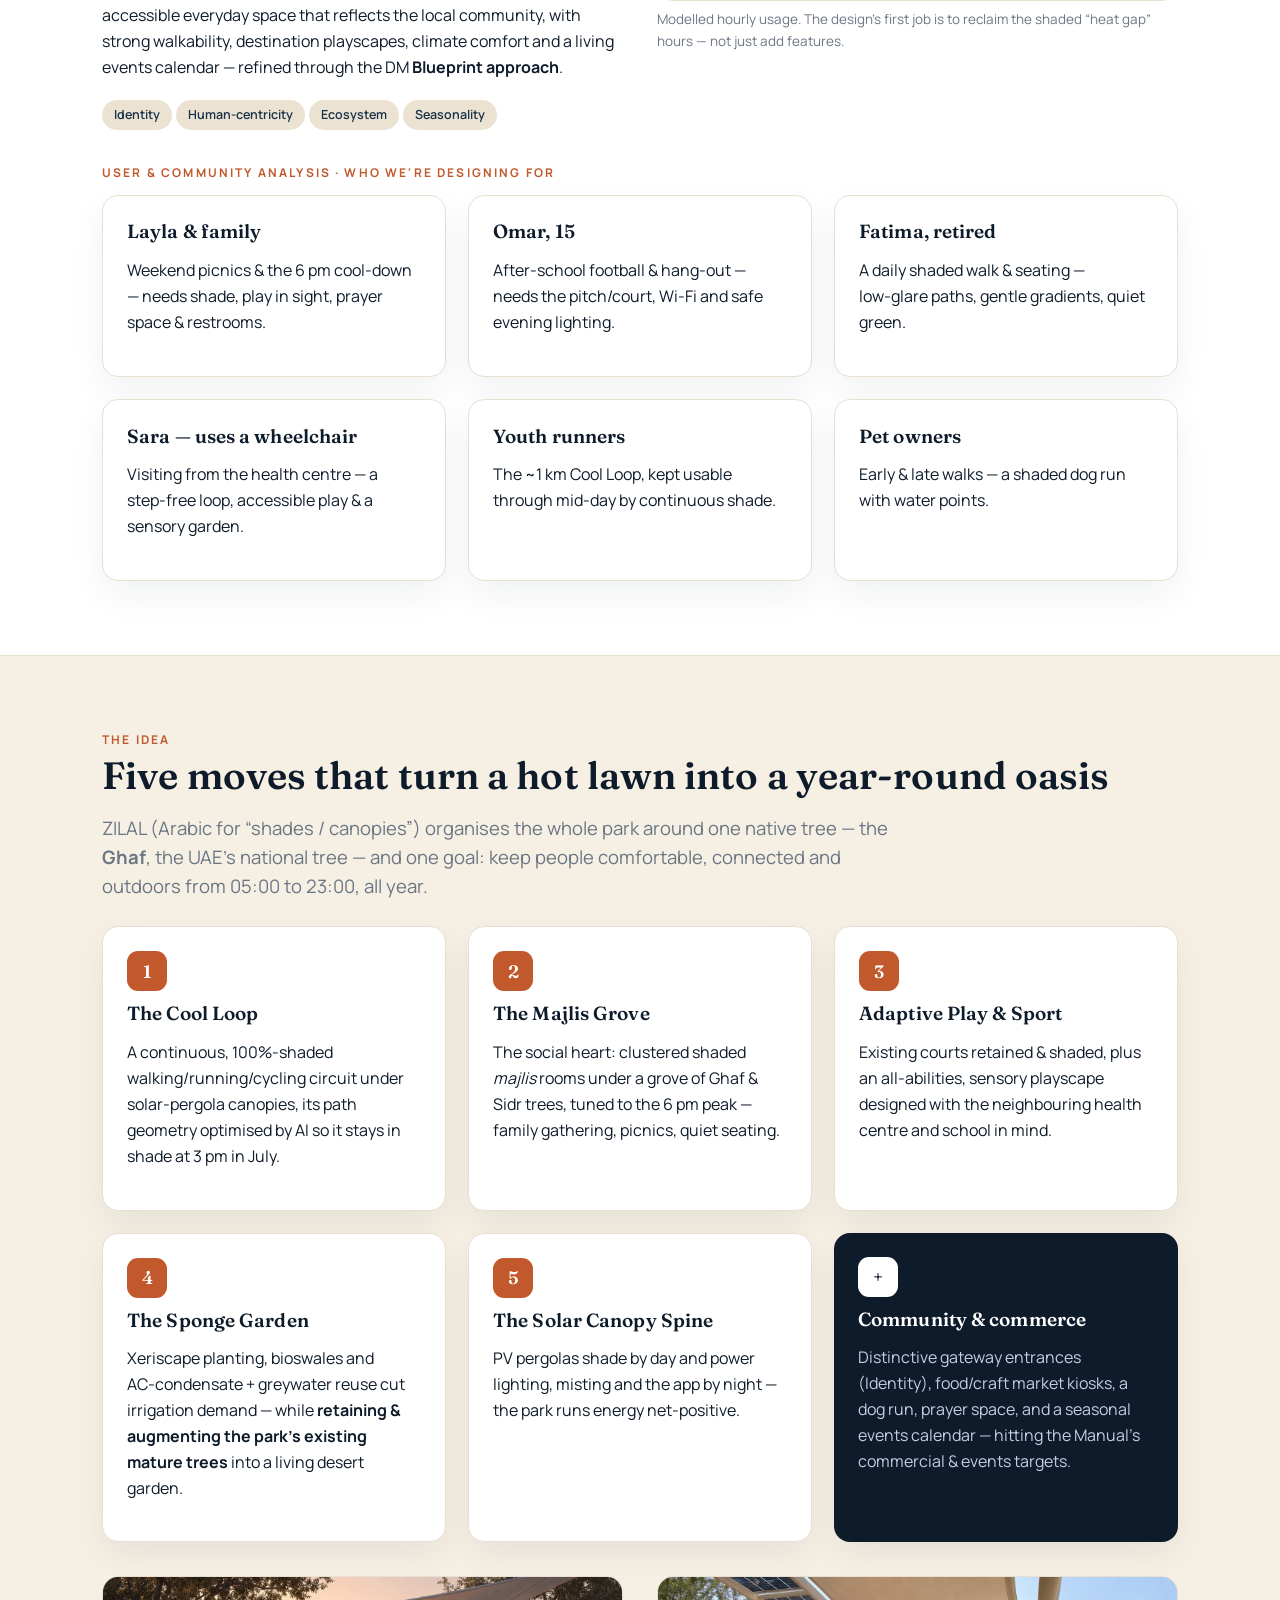
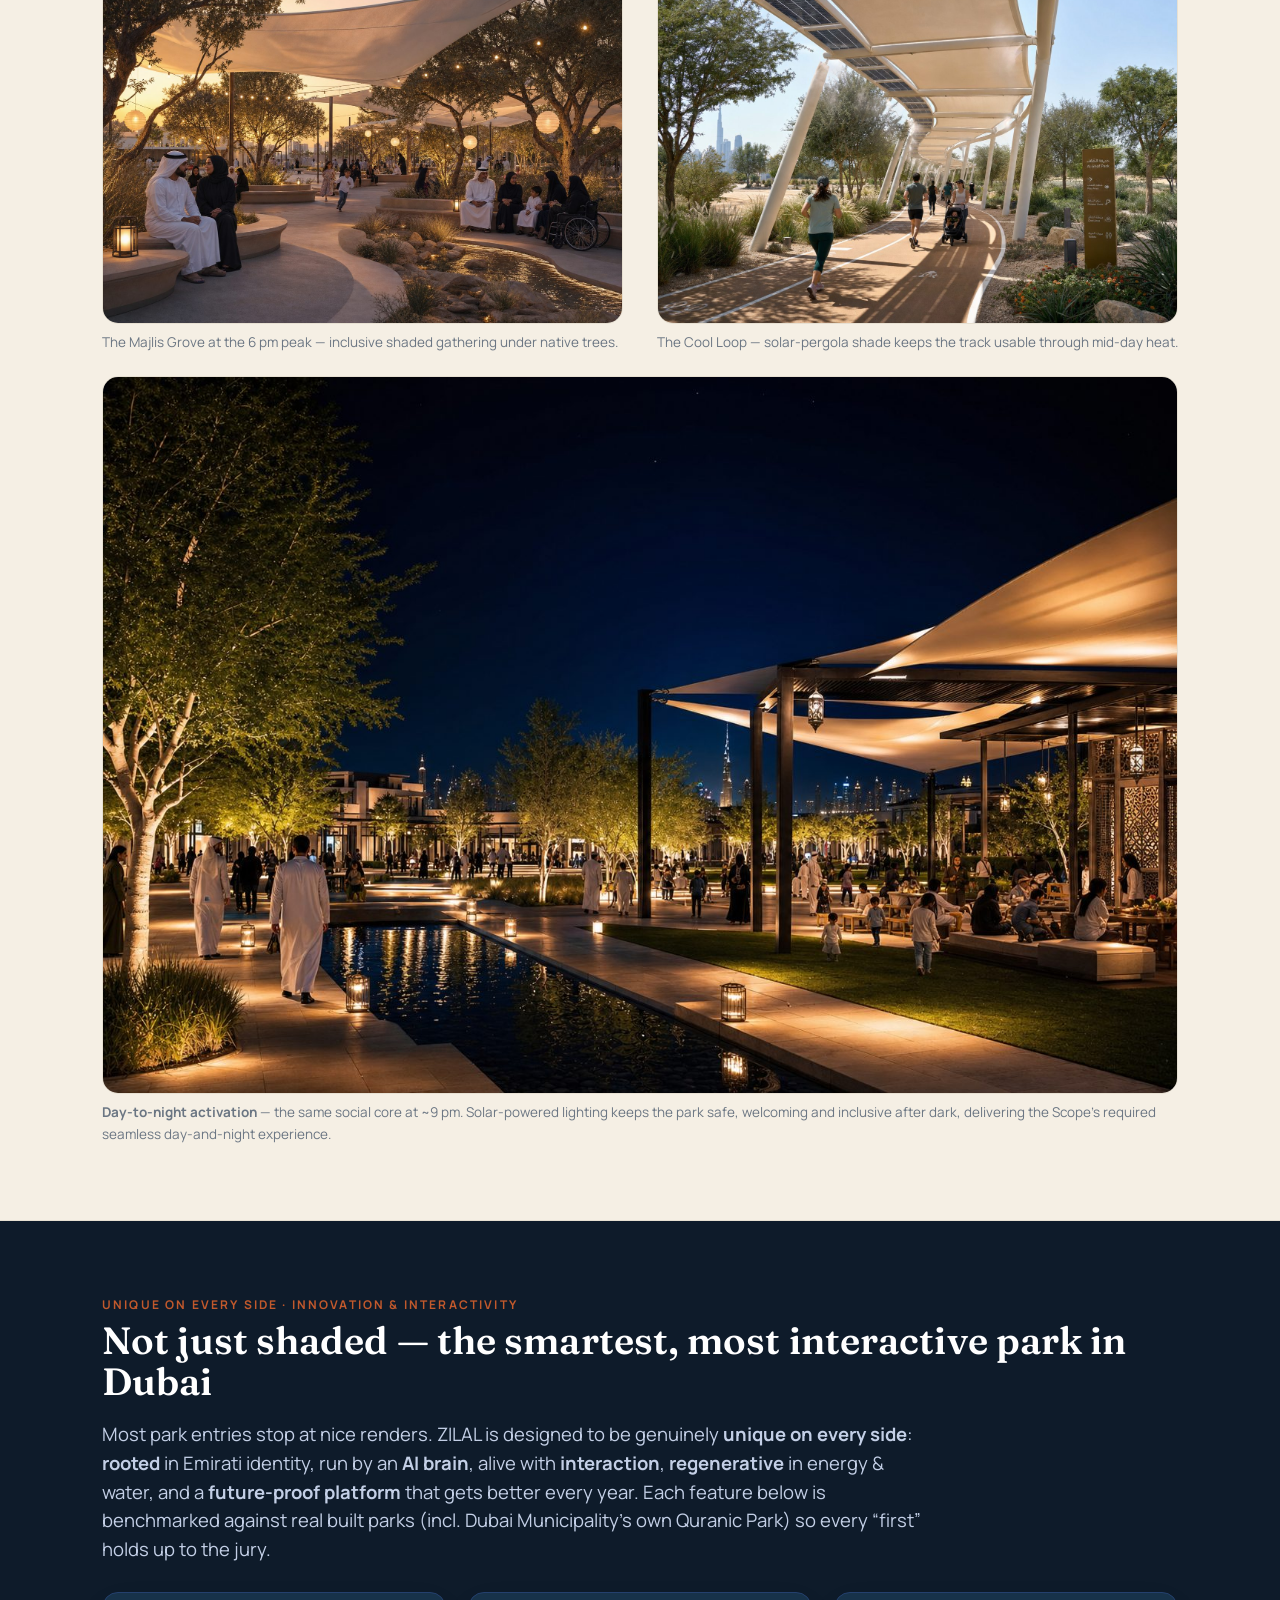
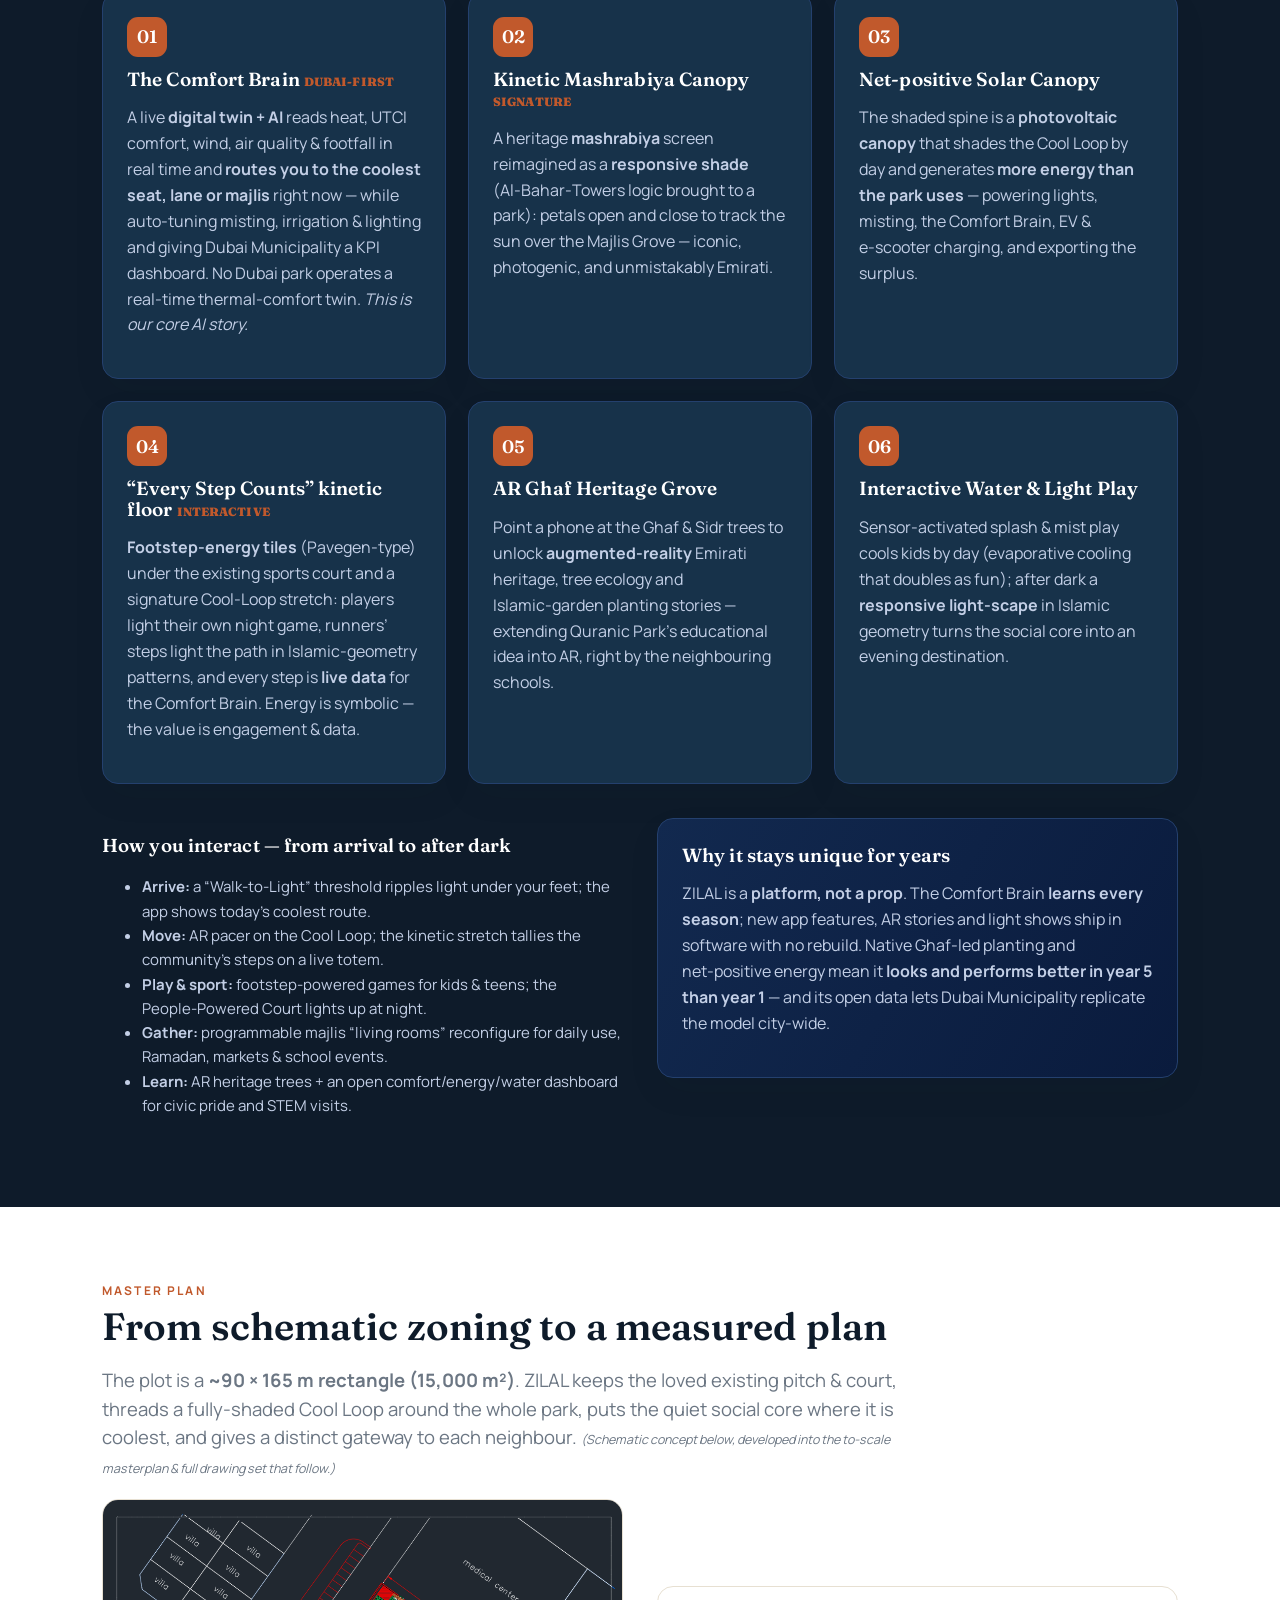
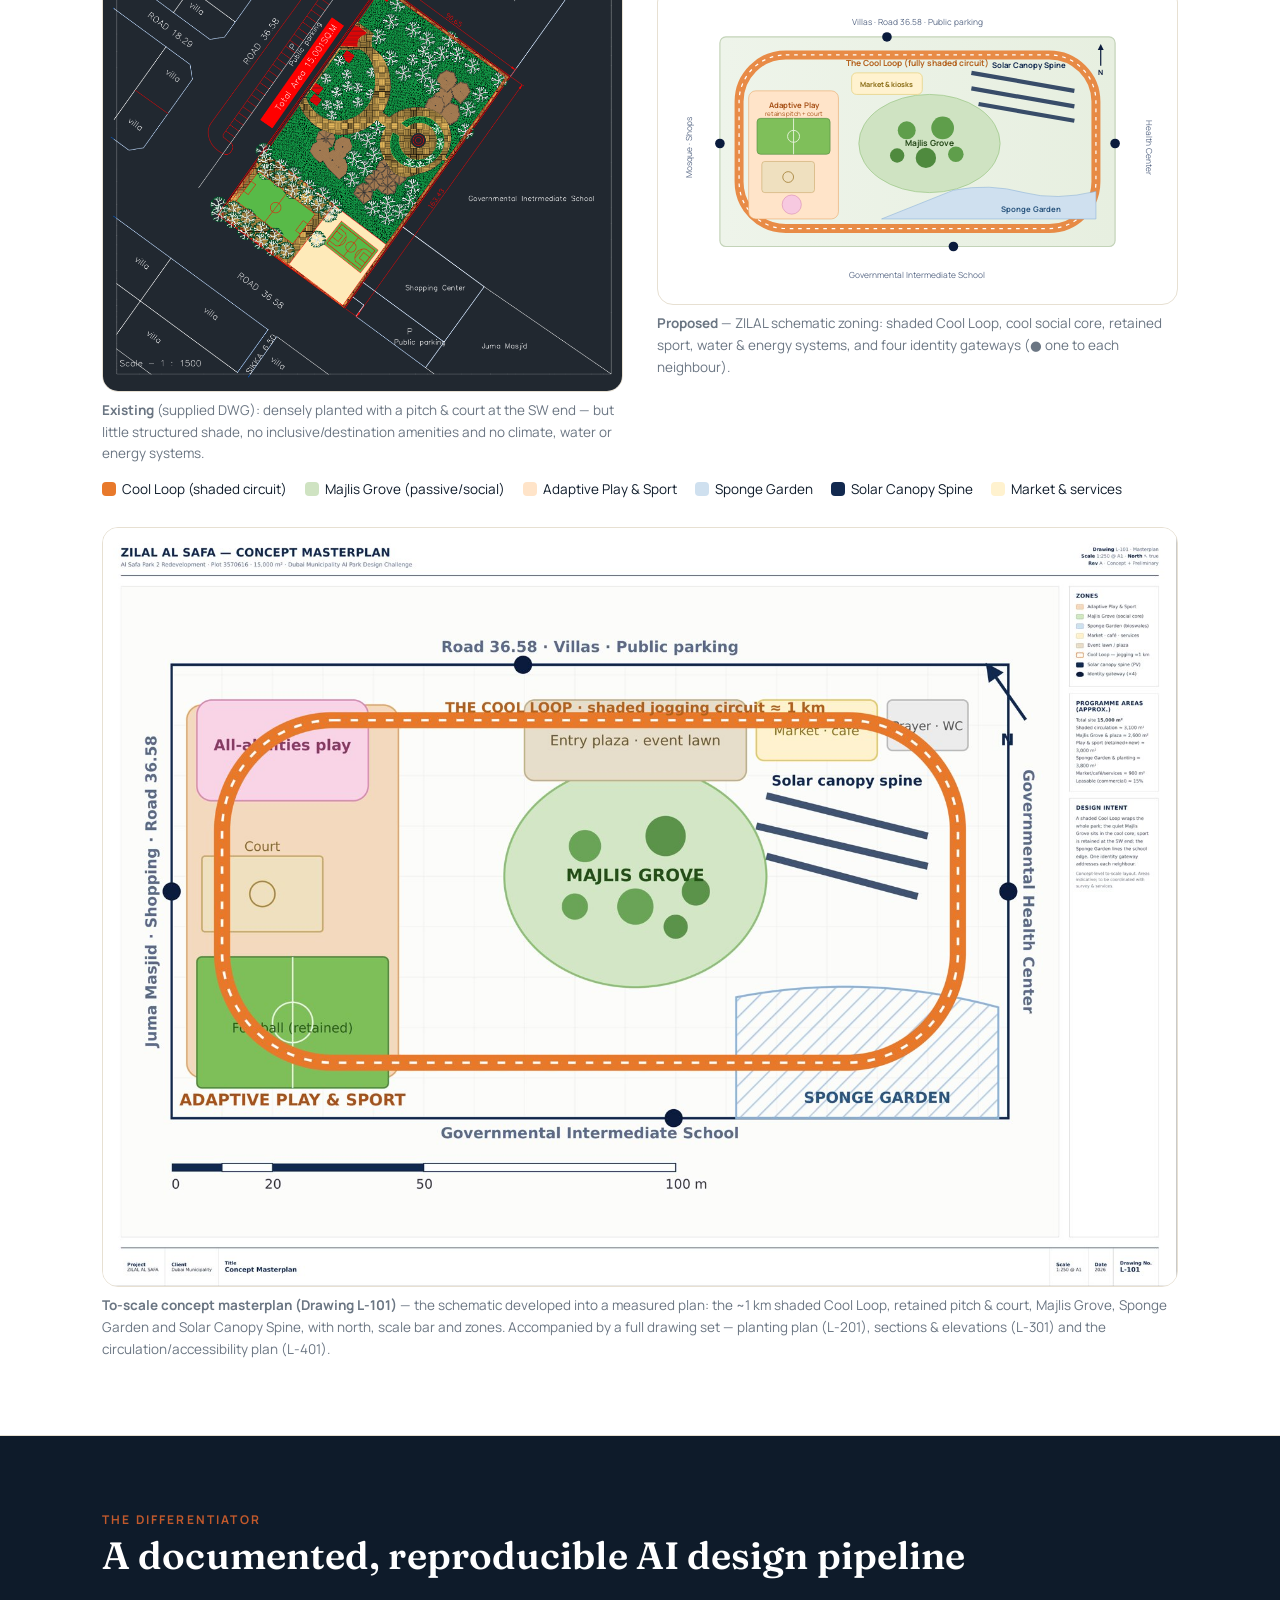
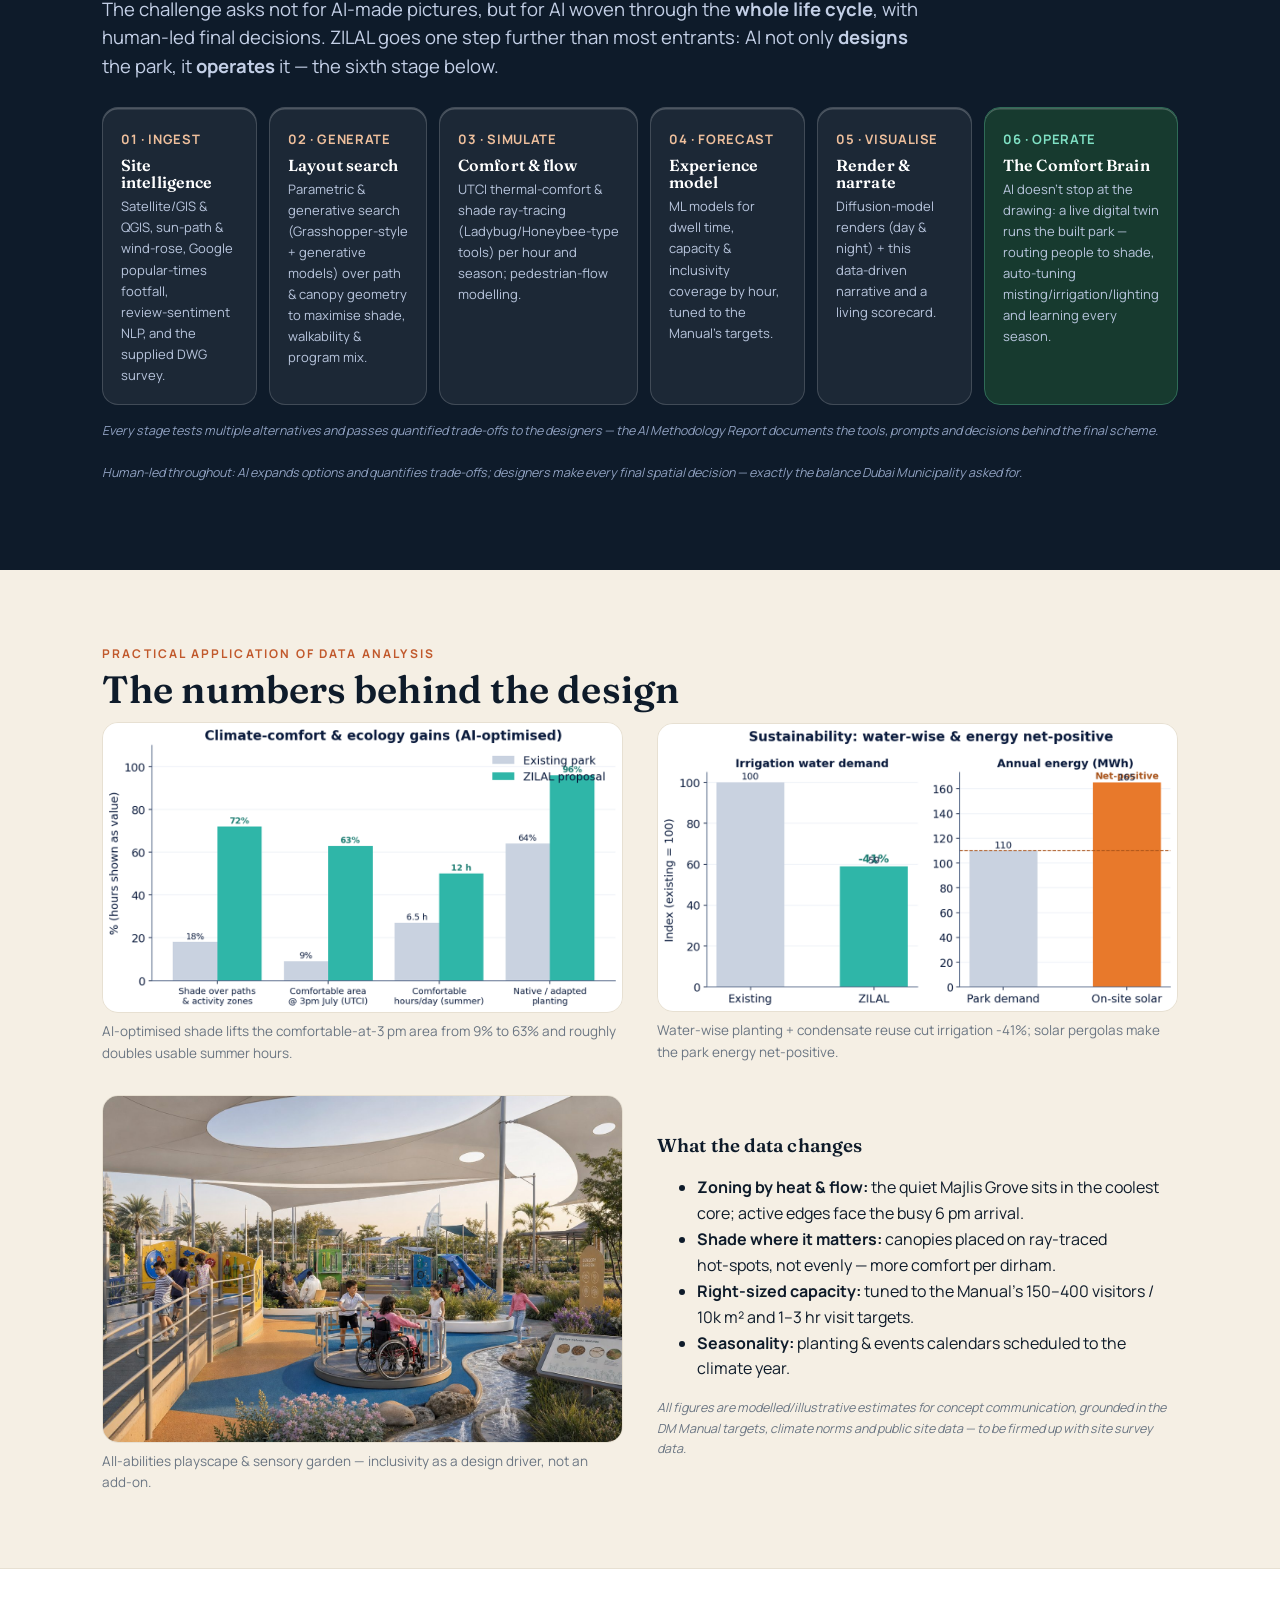
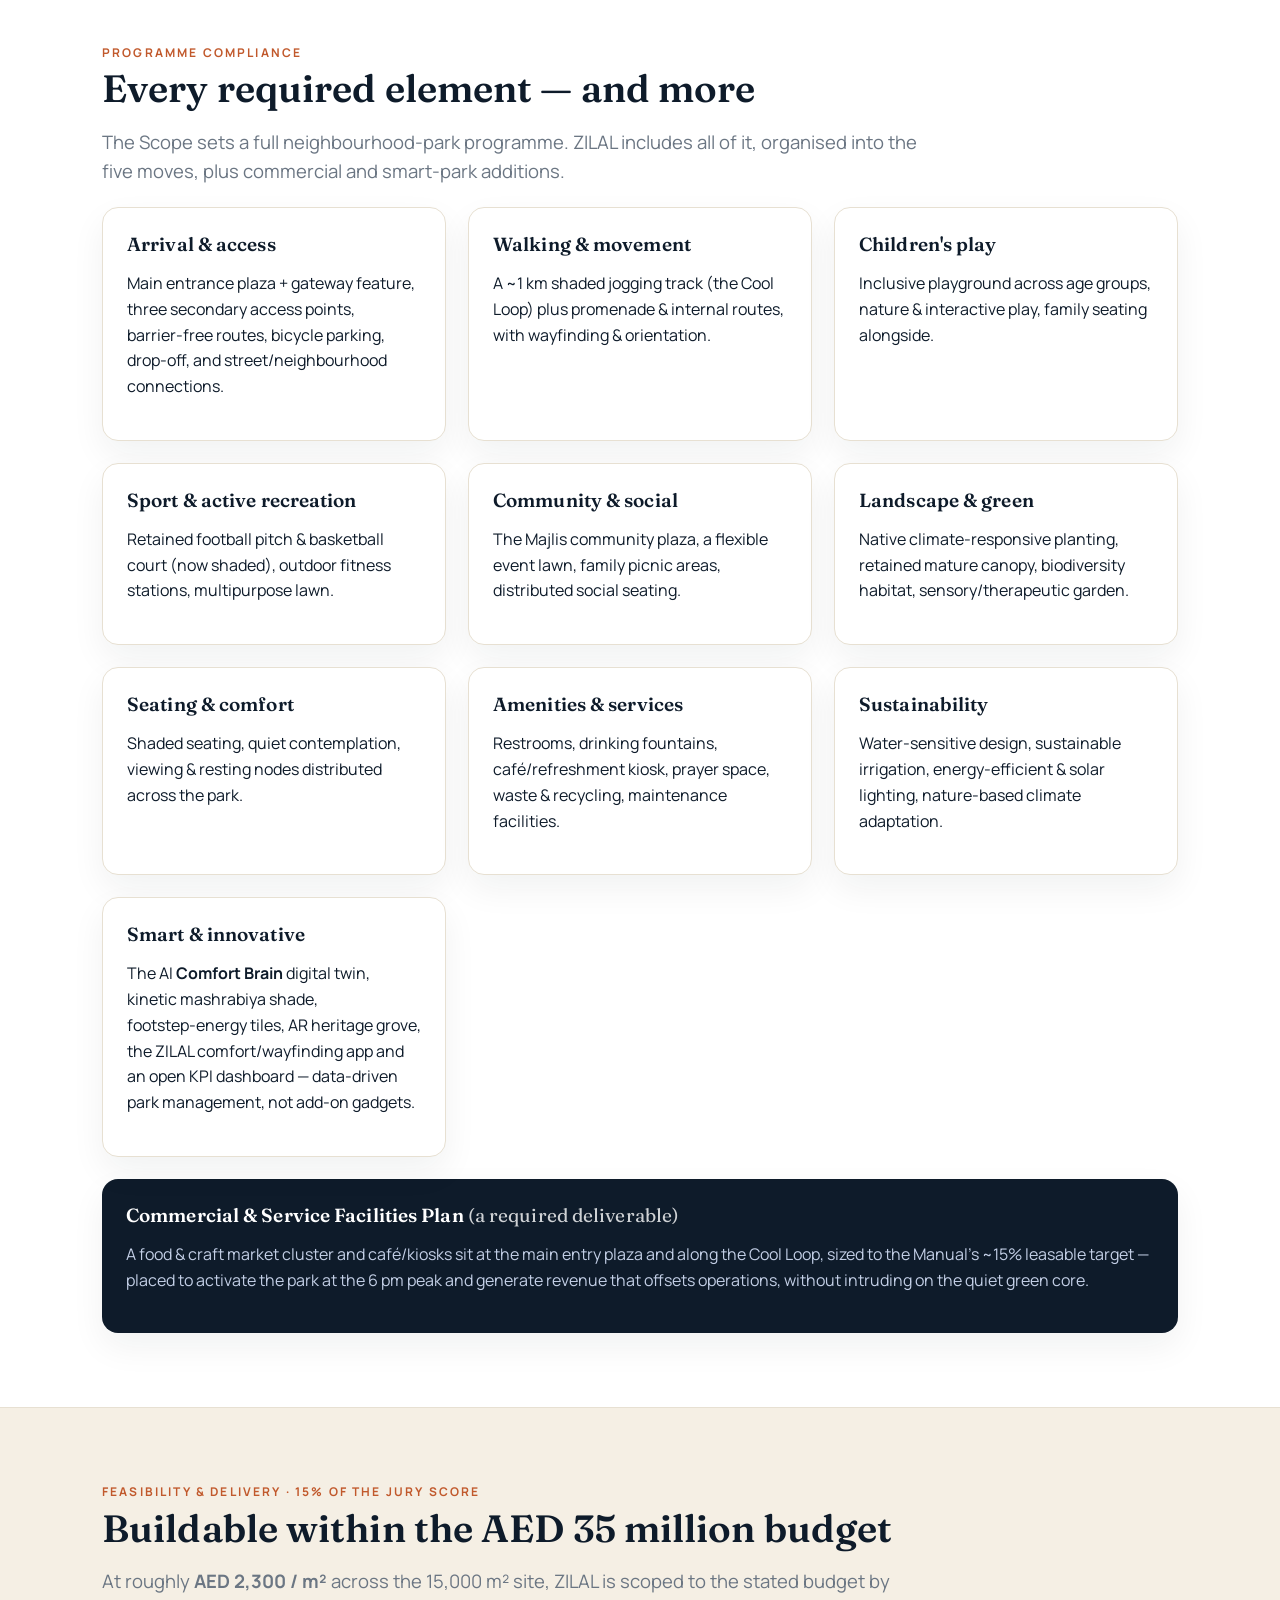
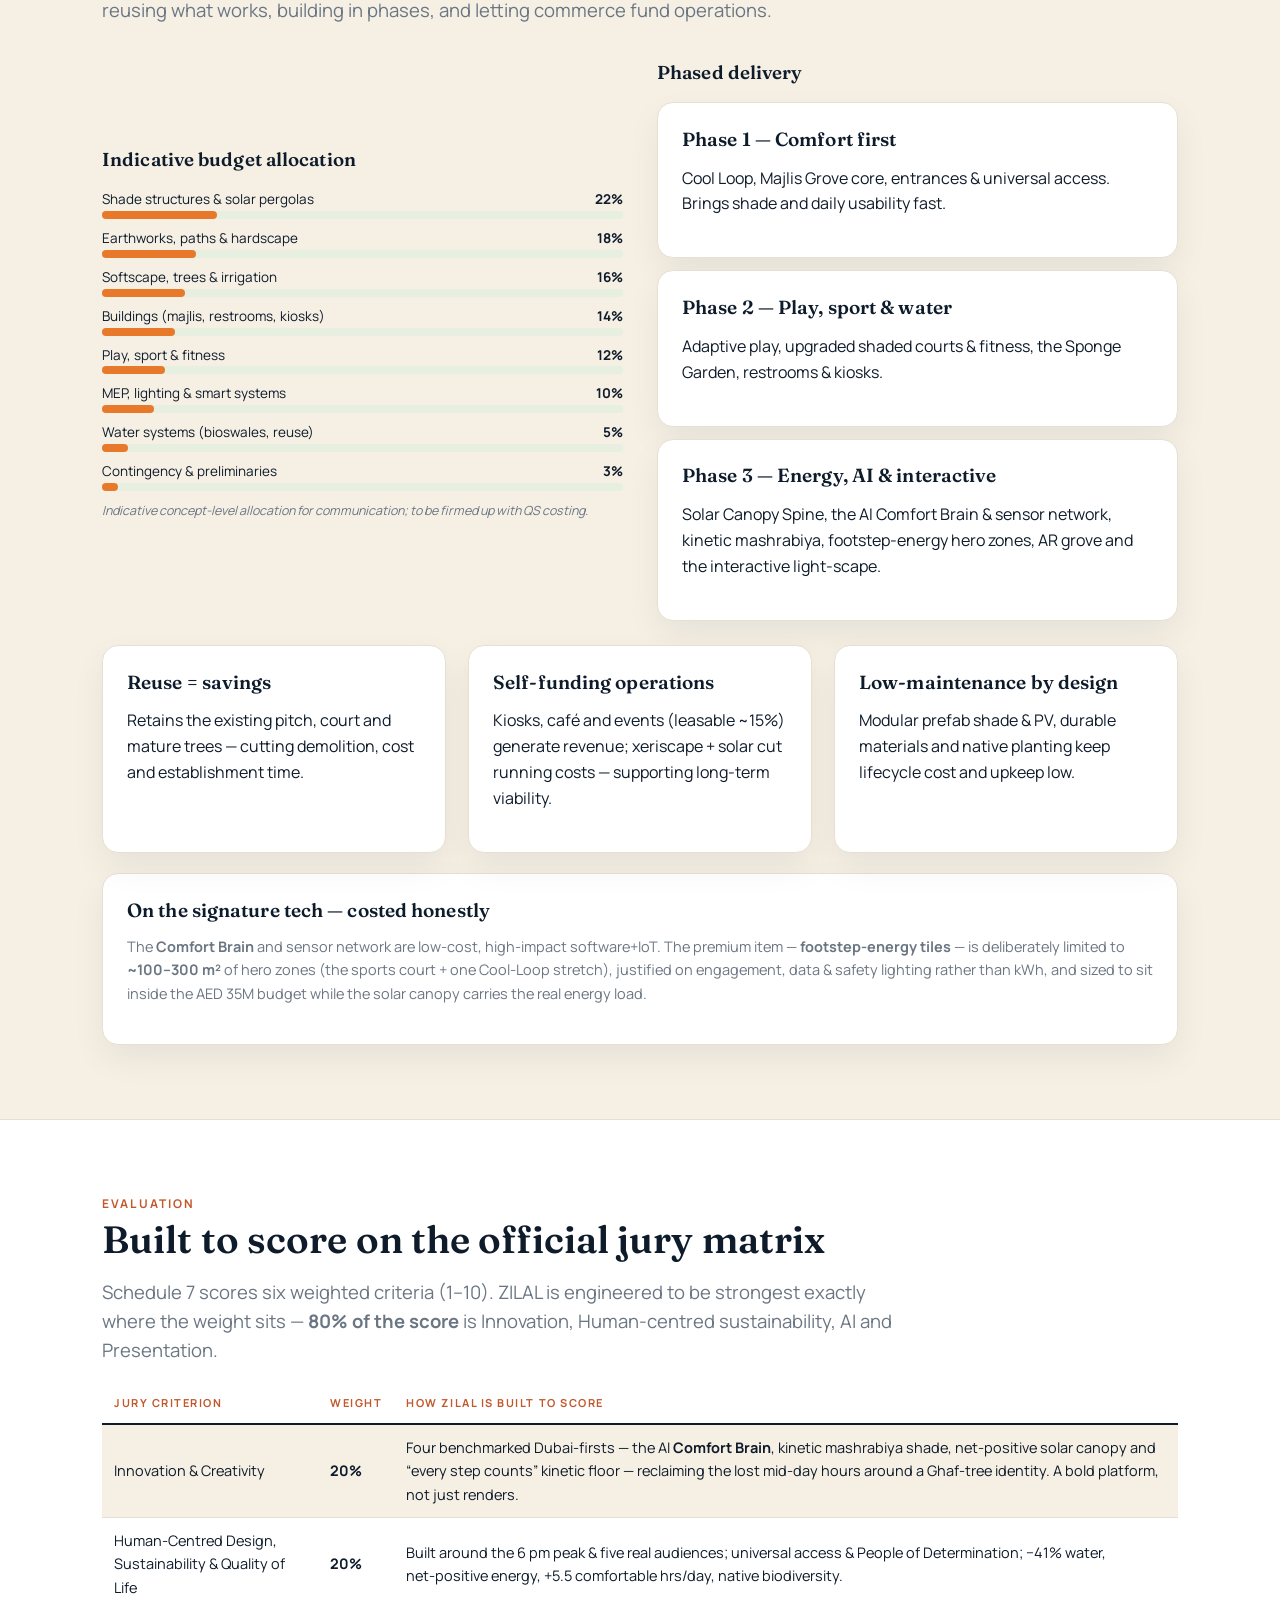
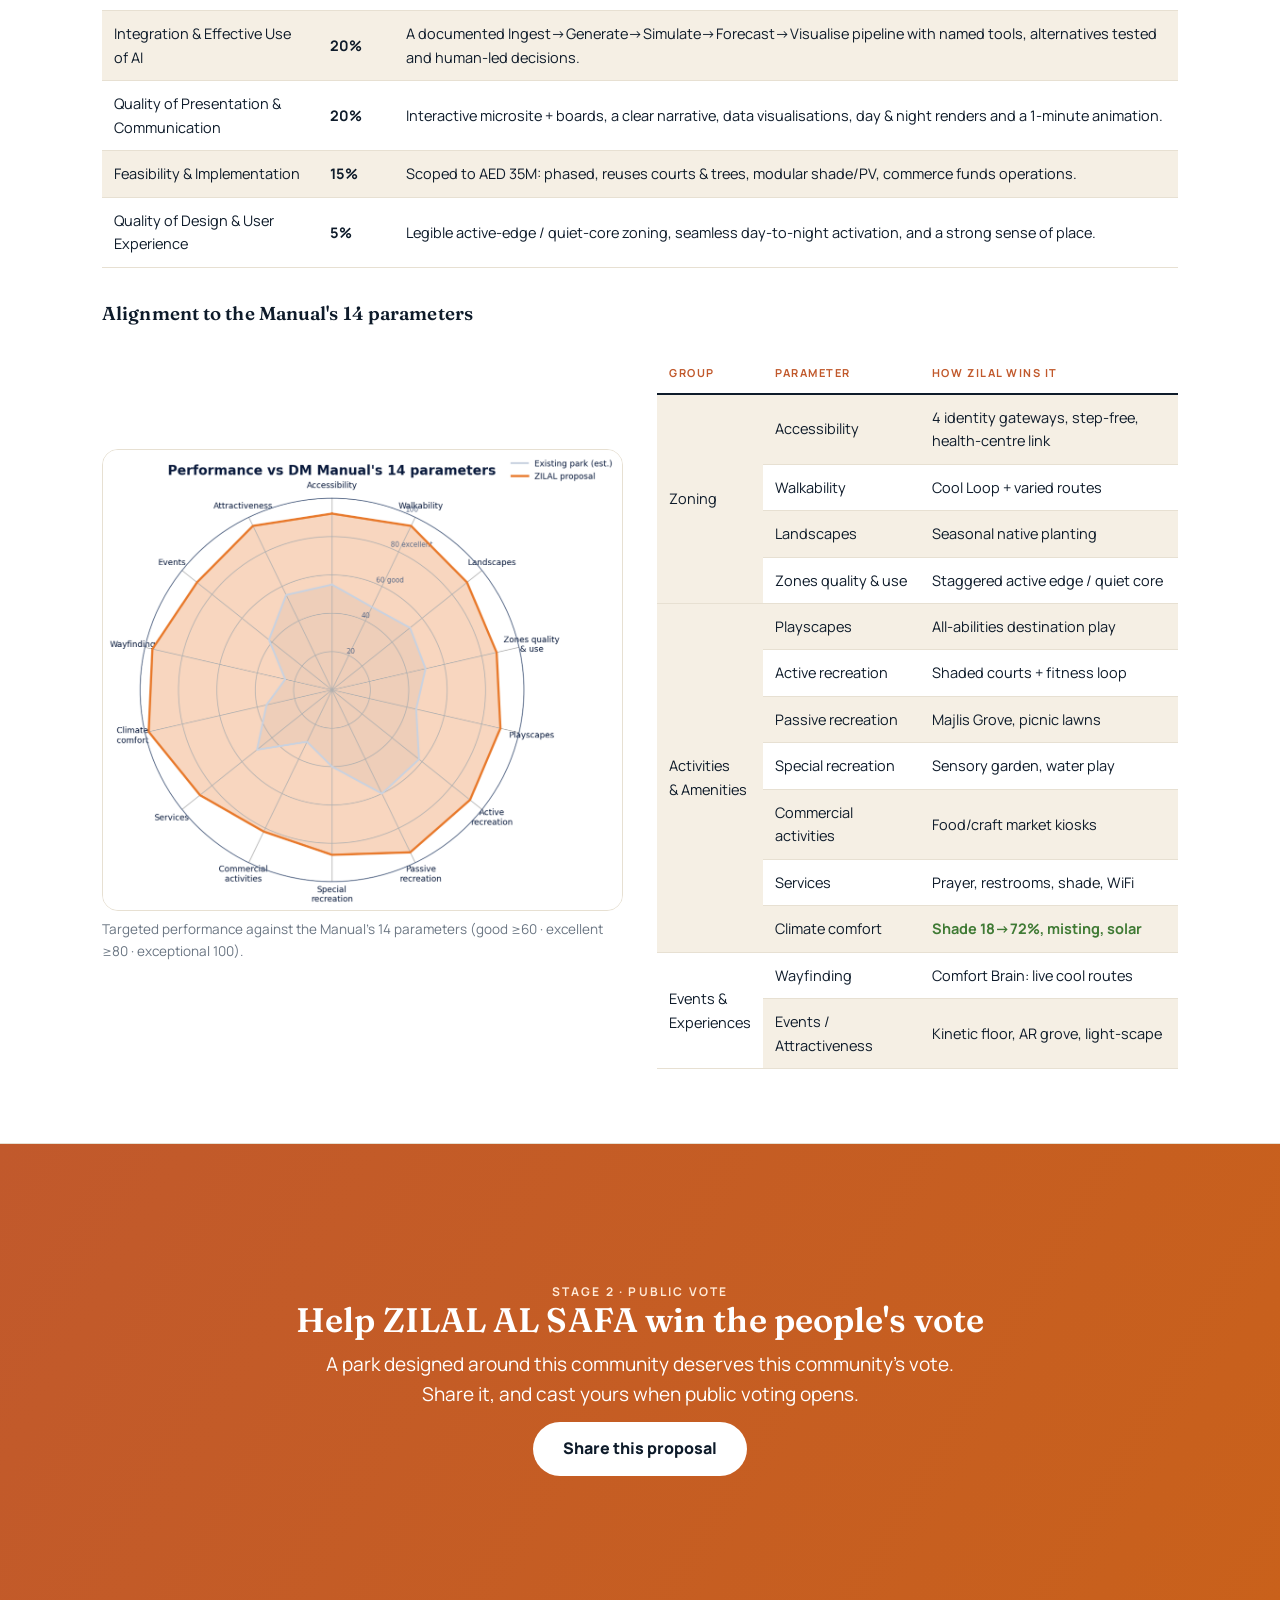
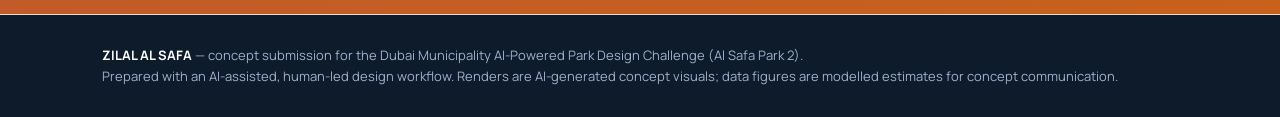
==== commit 018ea43a: "Premium visual redesign: Fraunces/Manrope typography, ink/sand/terracotta palette, glassmorphism acr" ====
--- a/ZILAL_AL_SAFA_package/site/index.html
+++ b/ZILAL_AL_SAFA_package/site/index.html
@@ -5,41 +5,49 @@
 <meta name="viewport" content="width=device-width, initial-scale=1.0">
 <title>ZILAL AL SAFA — AI-designed regeneration of Al Safa Park 2</title>
 <style>
+  @import url('../assets/fonts/fonts.css');
   :root{
-    --navy:#0a1b3d; --navy2:#12294f; --sand:#f3ece1; --sand2:#e7dcc8;
-    --orange:#E8792B; --teal:#2fb6a8; --green:#5F9E4B; --ink:#0a1b3d;
-    --muted:#5b6b88; --line:#dfe5ef;
+    --navy:#0E1B2A; --navy2:#17324a; --sand:#F5EFE4; --sand2:#EBE2D1;
+    --orange:#C1592C; --teal:#2F6F5E; --green:#3f7a34; --ink:#0E1B2A;
+    --muted:#6b7683; --line:#E7E0D2;
   }
   *{box-sizing:border-box}
   html{scroll-behavior:smooth}
-  body{margin:0;font-family:'Segoe UI',system-ui,-apple-system,Helvetica,Arial,sans-serif;color:var(--ink);background:#fff;line-height:1.6}
-  h1,h2,h3{line-height:1.15;letter-spacing:-.01em}
+  body{margin:0;font-family:'Manrope',system-ui,-apple-system,Helvetica,Arial,sans-serif;color:var(--ink);background:#fff;line-height:1.62;-webkit-font-smoothing:antialiased}
+  h1,h2,h3,h4{font-family:'Fraunces',Georgia,serif;line-height:1.08;letter-spacing:.1px;font-weight:600}
   a{color:var(--orange);text-decoration:none}
+  /* glass */
+  .glass{background:rgba(255,255,255,.10);border:1px solid rgba(255,255,255,.28);
+    backdrop-filter:blur(16px) saturate(150%);-webkit-backdrop-filter:blur(16px) saturate(150%);
+    box-shadow:0 18px 50px rgba(0,0,0,.30), inset 0 1.5px 0 rgba(255,255,255,.5)}
   .wrap{max-width:1120px;margin:0 auto;padding:0 22px}
   .eyebrow{text-transform:uppercase;letter-spacing:.18em;font-size:12px;font-weight:700;color:var(--orange)}
   /* top nav */
-  nav{position:sticky;top:0;z-index:50;background:rgba(10,27,61,.96);backdrop-filter:blur(6px)}
+  nav{position:sticky;top:0;z-index:50;background:rgba(14,27,42,.72);backdrop-filter:blur(16px) saturate(150%);-webkit-backdrop-filter:blur(16px) saturate(150%);border-bottom:1px solid rgba(255,255,255,.10)}
   nav .wrap{display:flex;align-items:center;justify-content:space-between;height:60px}
-  nav .brand{color:#fff;font-weight:800;letter-spacing:.02em;font-size:15px}
+  nav .brand{color:#fff;font-family:'Fraunces',Georgia,serif;font-weight:600;letter-spacing:.04em;font-size:18px}
   nav .brand span{color:var(--orange)}
   nav ul{display:flex;gap:22px;list-style:none;margin:0;padding:0}
   nav ul a{color:#cfe;opacity:.85;color:#e7edf7;font-size:14px;font-weight:600}
   nav ul a:hover{color:var(--orange)}
   @media(max-width:820px){nav ul{display:none}}
   /* hero */
-  .hero{position:relative;min-height:88vh;display:flex;align-items:flex-end;color:#fff;
-    background:linear-gradient(180deg,rgba(10,27,61,.15),rgba(10,27,61,.55) 55%,rgba(10,27,61,.92)),url('img/aerial.jpg') center/cover}
-  .hero .wrap{padding-bottom:52px;padding-top:80px}
-  .hero .ar{font-size:20px;letter-spacing:.3em;color:#ffd9b0;font-weight:600}
-  .hero h1{font-size:64px;margin:.12em 0 .1em;font-weight:800}
-  .hero .tag{font-size:22px;max-width:720px;color:#eaf0fb;font-weight:400}
-  .hero .pill{display:inline-block;margin-top:18px;background:rgba(255,255,255,.14);border:1px solid rgba(255,255,255,.3);
-    padding:7px 14px;border-radius:40px;font-size:13px;font-weight:600}
+  .hero{position:relative;min-height:92vh;display:flex;align-items:flex-end;color:#fff;
+    background:linear-gradient(160deg,rgba(14,27,42,.30),rgba(14,27,42,.55) 55%,rgba(11,20,34,.92)),url('img/aerial.jpg') center/cover}
+  .hero .wrap{padding-bottom:56px;padding-top:80px}
+  .hero .panel{display:inline-block;max-width:760px;padding:34px 40px 38px;border-radius:22px}
+  .hero .ar{font-family:'Fraunces',Georgia,serif;font-size:22px;letter-spacing:.22em;color:#eebf9c;font-weight:400}
+  .hero h1{font-size:66px;margin:.14em 0 .12em;font-weight:600;letter-spacing:.3px}
+  .hero h1 em{font-style:italic;color:#eebf9c;font-weight:500}
+  .hero .tag{font-size:21px;max-width:640px;color:#e7edf5;font-weight:400;line-height:1.5}
+  .hero .rule{width:64px;height:3px;background:var(--orange);margin:20px 0 0;border-radius:3px;box-shadow:0 0 14px rgba(193,89,44,.6)}
+  .hero .pill{display:inline-block;margin-top:18px;background:rgba(255,255,255,.14);border:1px solid rgba(255,255,255,.32);
+    padding:8px 16px;border-radius:40px;font-size:13px;font-weight:600}
   @media(max-width:720px){.hero h1{font-size:40px}.hero .tag{font-size:18px}}
   /* stat strip */
   .stats{background:var(--navy);color:#fff}
   .stats .wrap{display:grid;grid-template-columns:repeat(6,1fr);gap:12px;padding:26px 22px}
-  .stat b{display:block;font-size:30px;color:var(--orange);font-weight:800}
+  .stat b{display:block;font-family:'Fraunces',Georgia,serif;font-size:32px;color:#eebf9c;font-weight:600}
   .stat small{color:#b9c6de;font-size:12.5px;line-height:1.35;display:block}
   @media(max-width:820px){.stats .wrap{grid-template-columns:repeat(2,1fr)}}
   /* sections */
@@ -47,16 +55,16 @@
   section.alt{background:var(--sand)}
   section.dark{background:var(--navy);color:#fff;border-bottom:none}
   section.dark h2,section.dark h3{color:#fff}
-  h2.title{font-size:34px;margin:.15em 0 .3em}
-  .lead{font-size:19px;color:var(--muted);max-width:820px}
+  h2.title{font-size:38px;margin:.15em 0 .32em;font-weight:600}
+  .lead{font-size:18.5px;color:var(--muted);max-width:820px;line-height:1.55}
   section.dark .lead{color:#c3cfe6}
   .grid2{display:grid;grid-template-columns:1fr 1fr;gap:34px;align-items:center}
   .grid3{display:grid;grid-template-columns:repeat(3,1fr);gap:22px}
   @media(max-width:820px){.grid2,.grid3{grid-template-columns:1fr}}
-  .card{background:#fff;border:1px solid var(--line);border-radius:16px;padding:24px;box-shadow:0 10px 30px rgba(10,27,61,.05)}
+  .card{background:#fff;border:1px solid var(--line);border-radius:16px;padding:24px;box-shadow:0 14px 34px rgba(14,27,42,.06)}
   section.alt .card{background:#fff}
   .card h3{margin:.1em 0 .35em;font-size:19px}
-  .card .n{width:38px;height:38px;border-radius:10px;background:var(--orange);color:#fff;display:flex;align-items:center;justify-content:center;font-weight:800;margin-bottom:12px}
+  .card .n{width:40px;height:40px;border-radius:11px;background:var(--orange);color:#fff;display:flex;align-items:center;justify-content:center;font-family:'Fraunces',Georgia,serif;font-weight:600;font-size:18px;margin-bottom:12px}
   figure{margin:0}
   figure img{width:100%;border-radius:16px;display:block;border:1px solid var(--line)}
   figcaption{color:var(--muted);font-size:13.5px;margin-top:8px}
@@ -64,8 +72,8 @@
   .chip{display:inline-block;background:var(--sand2);color:var(--navy2);border-radius:30px;padding:5px 12px;font-size:12.5px;font-weight:600;margin:3px 4px 3px 0}
   /* pipeline */
   .pipe{display:grid;grid-template-columns:repeat(6,1fr);gap:12px;margin-top:26px}
-  .pipe .step{background:var(--navy2);border:1px solid #24406e;border-radius:14px;padding:18px}
-  .pipe .step b{color:var(--orange);font-size:13px;letter-spacing:.05em}
+  .pipe .step{background:rgba(255,255,255,.06);border:1px solid rgba(255,255,255,.16);border-radius:16px;padding:18px;box-shadow:inset 0 1.5px 0 rgba(255,255,255,.22)}
+  .pipe .step b{color:#eebf9c;font-size:13px;letter-spacing:.05em}
   .pipe .step h4{margin:.35em 0 .3em;font-size:16px;color:#fff}
   .pipe .step p{margin:0;font-size:13px;color:#b9c6de}
   @media(max-width:820px){.pipe{grid-template-columns:1fr 1fr}}
@@ -73,7 +81,7 @@
   /* table */
   table{width:100%;border-collapse:collapse;font-size:14.5px;margin-top:10px}
   th,td{text-align:left;padding:11px 12px;border-bottom:1px solid var(--line)}
-  th{background:var(--navy);color:#fff;font-weight:600}
+  th{background:transparent;color:var(--orange);font-weight:700;font-size:11px;letter-spacing:.14em;text-transform:uppercase;border-bottom:2px solid var(--ink)}
   tr:nth-child(even){background:var(--sand)}
   .tag2{color:var(--green);font-weight:700}
   /* plan svg */
@@ -110,10 +118,13 @@
 
 <!-- HERO -->
 <header class="hero"><div class="wrap">
-  <div class="ar">ظِلال الصفا</div>
-  <h1>ZILAL AL SAFA</h1>
-  <div class="tag">An AI‑designed, self‑cooling neighbourhood oasis for <b>Al Safa Park 2</b> — the first Dubai park <b>designed, simulated <i>and</i> operated by an AI comfort brain</b>, where every path, canopy and tree is placed by data, and every step you take shapes the park.</div>
-  <div class="pill">Dubai Municipality · World's First AI‑Powered Park Design Challenge</div>
+  <div class="panel glass">
+    <div class="ar">ظِلال الصفا</div>
+    <h1>ZILAL <em>AL&nbsp;SAFA</em></h1>
+    <div class="tag">An AI‑designed, self‑cooling neighbourhood oasis for <b>Al Safa Park 2</b> — the first Dubai park <b>designed, simulated and operated by an AI comfort brain</b>, where every path, canopy and tree is placed by data, and every step you take shapes the park.</div>
+    <div class="rule"></div>
+    <div class="pill">Dubai Municipality · World's First AI‑Powered Park Design Challenge</div>
+  </div>
 </div></header>
 
 <!-- STAT STRIP -->
